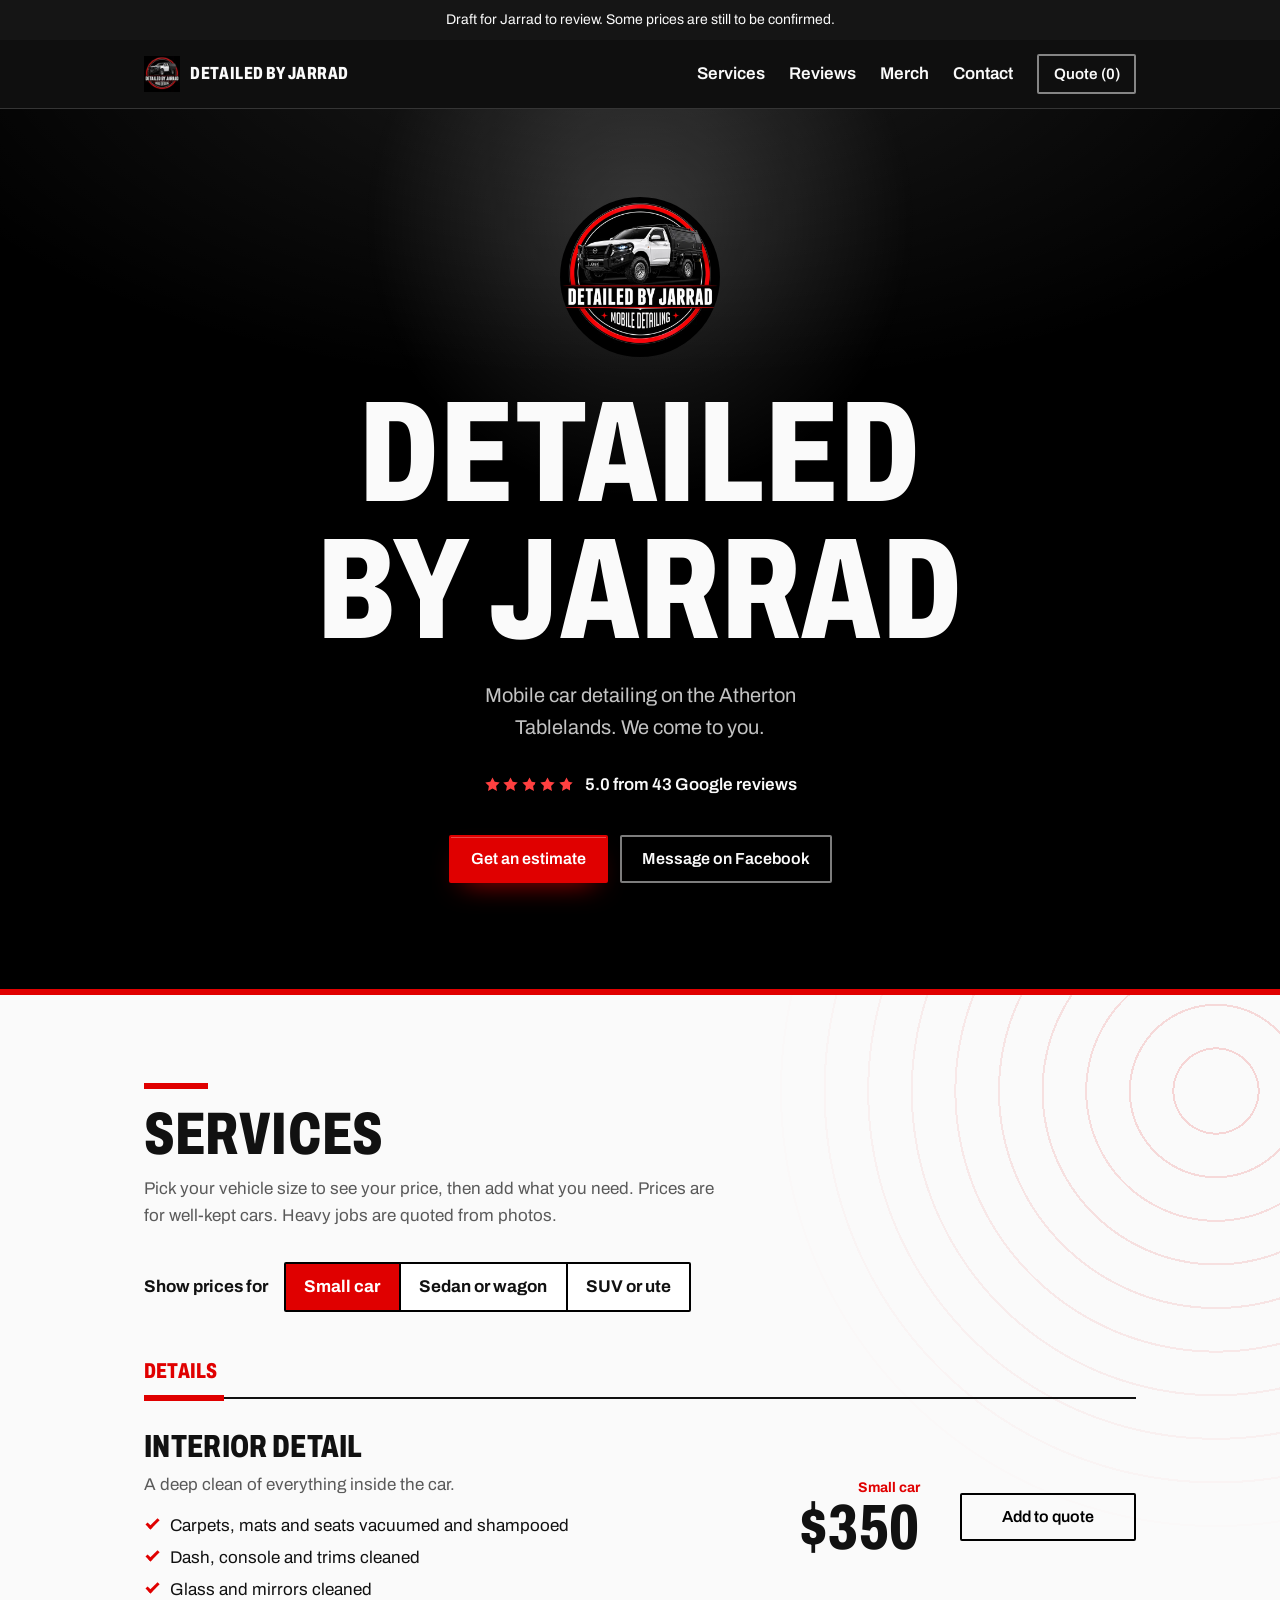
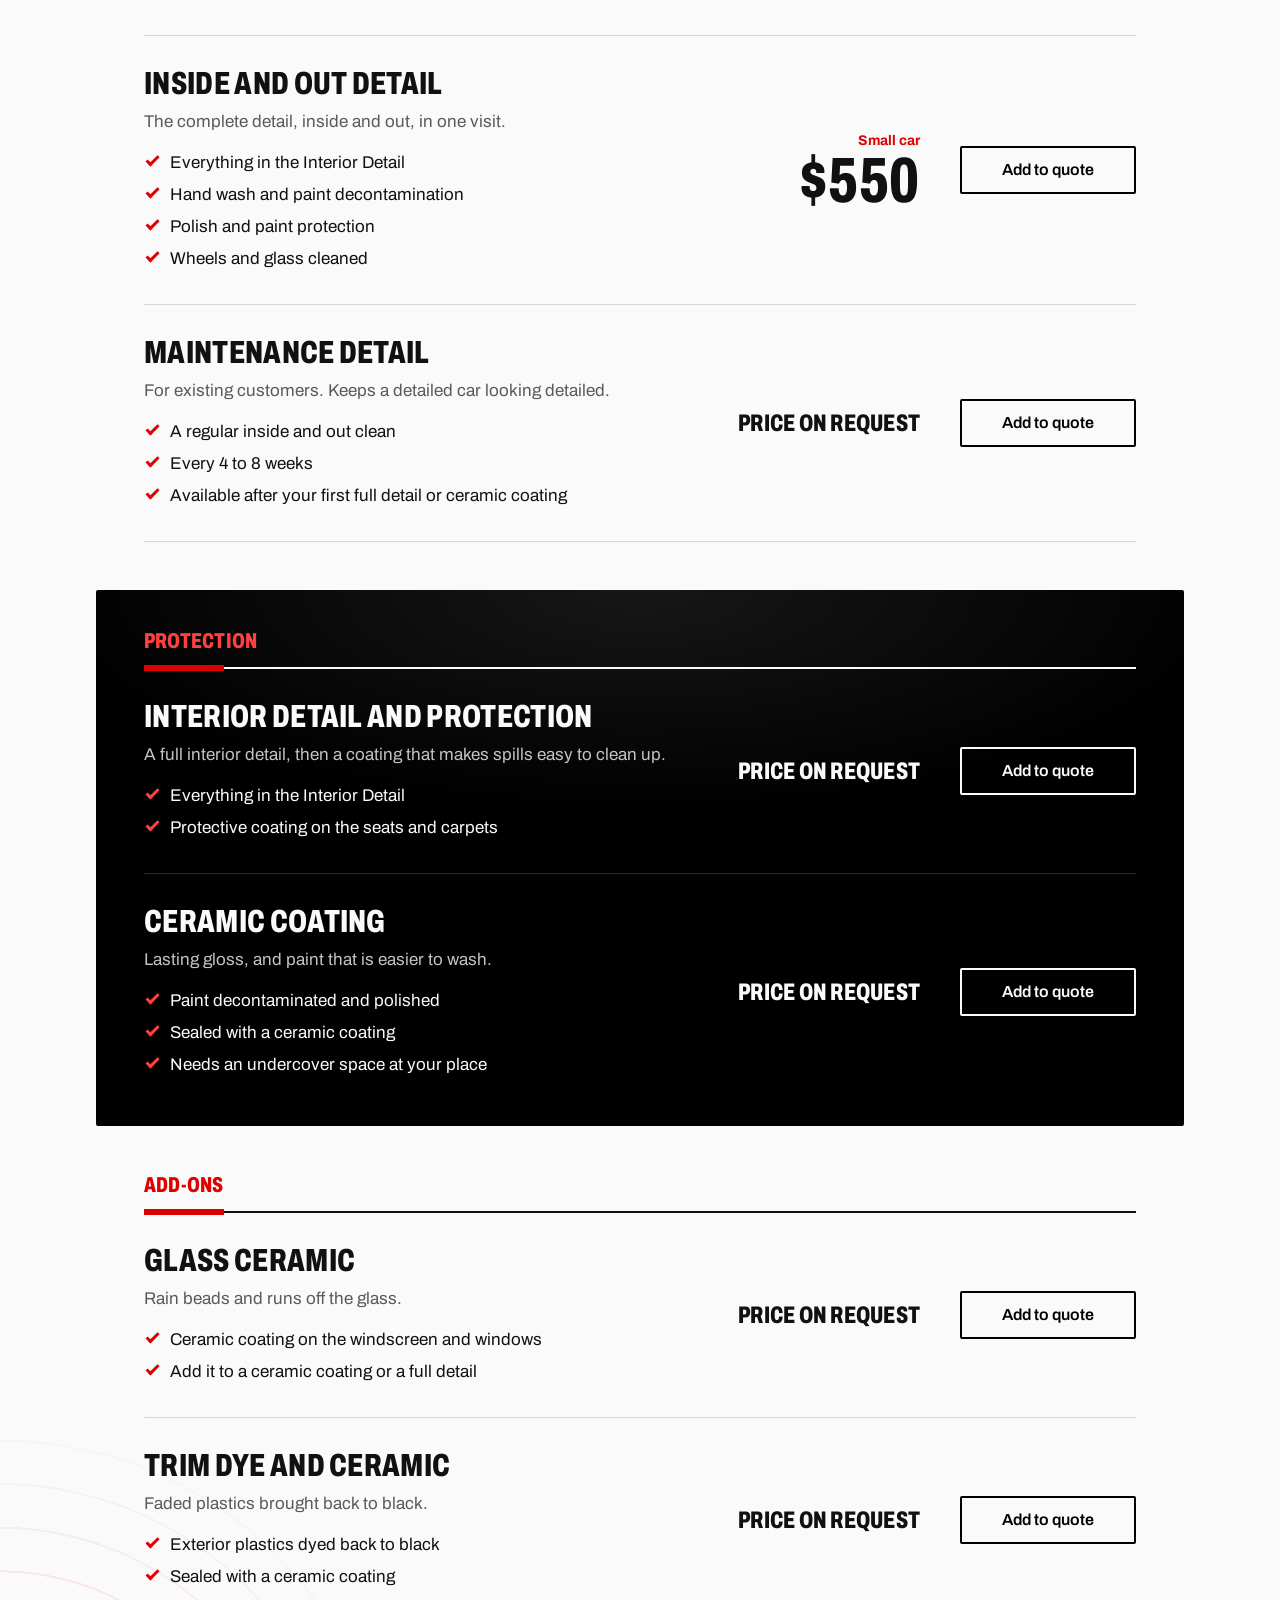
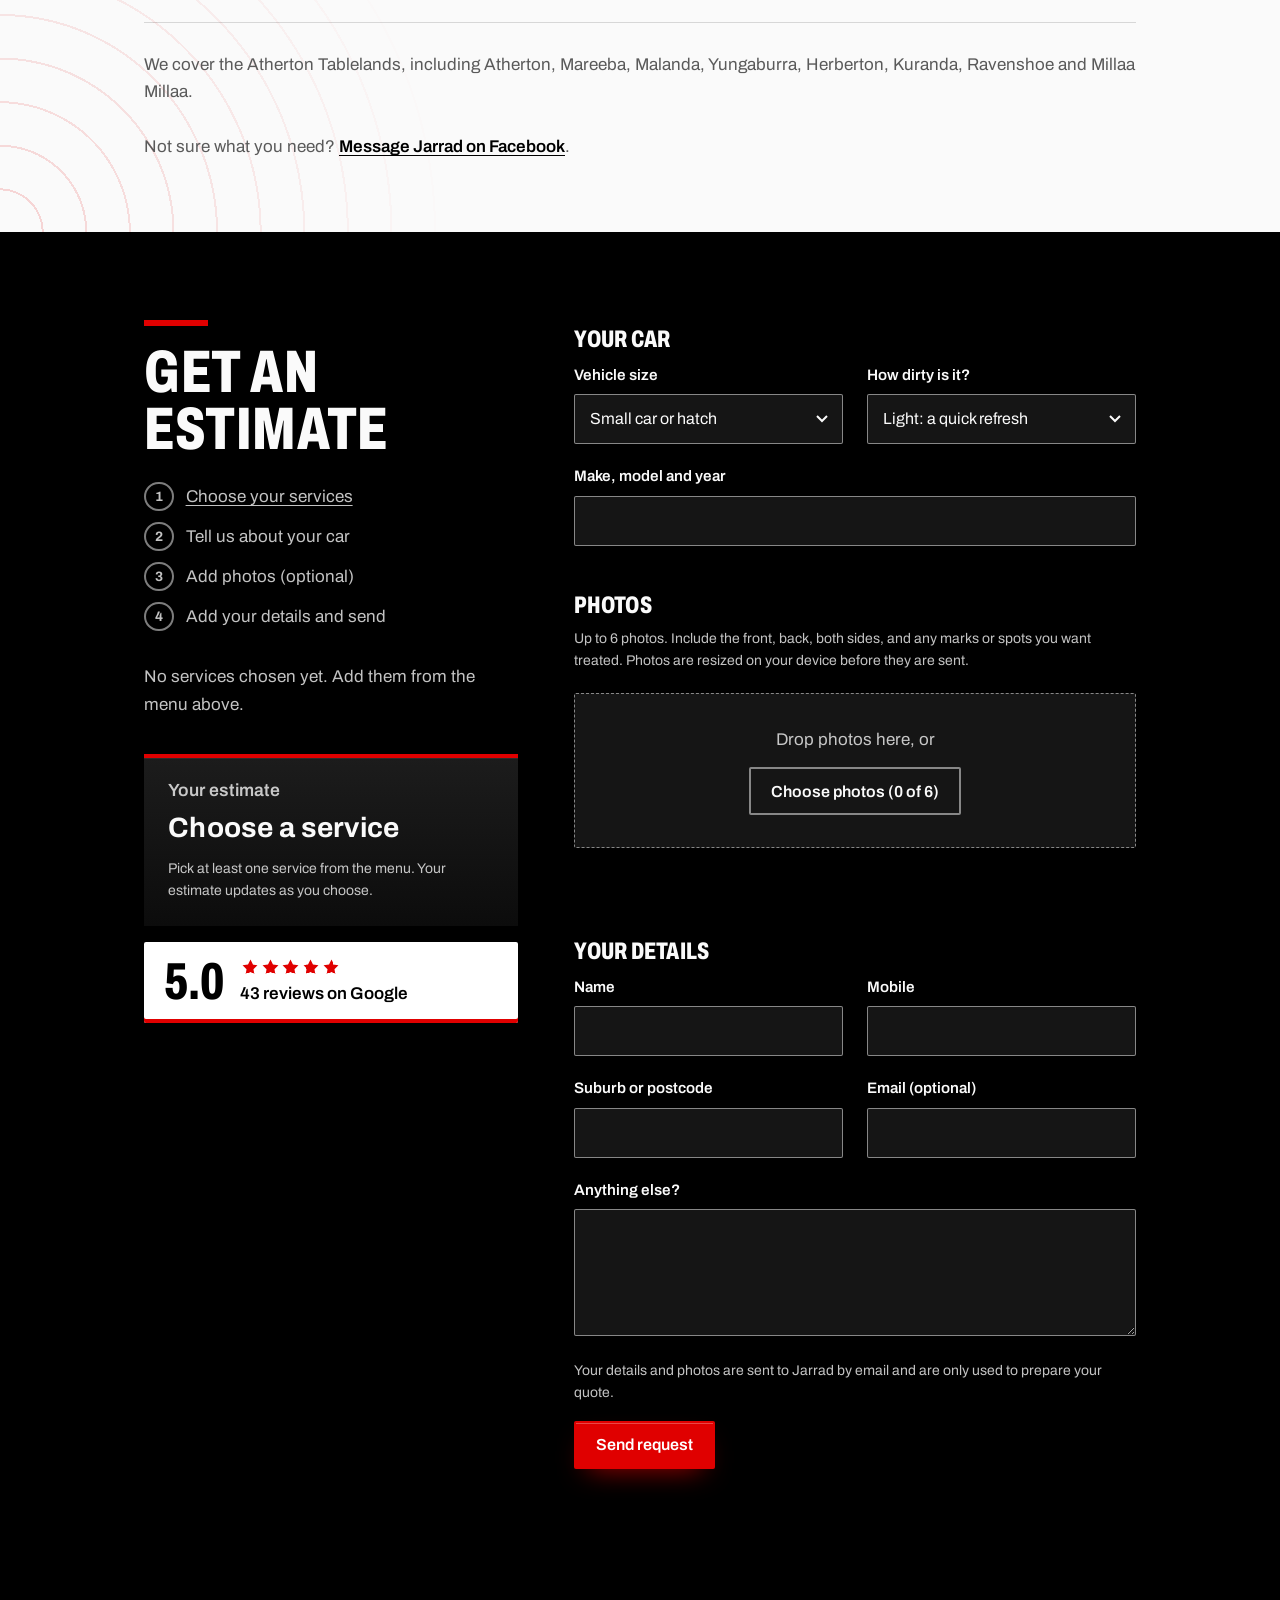
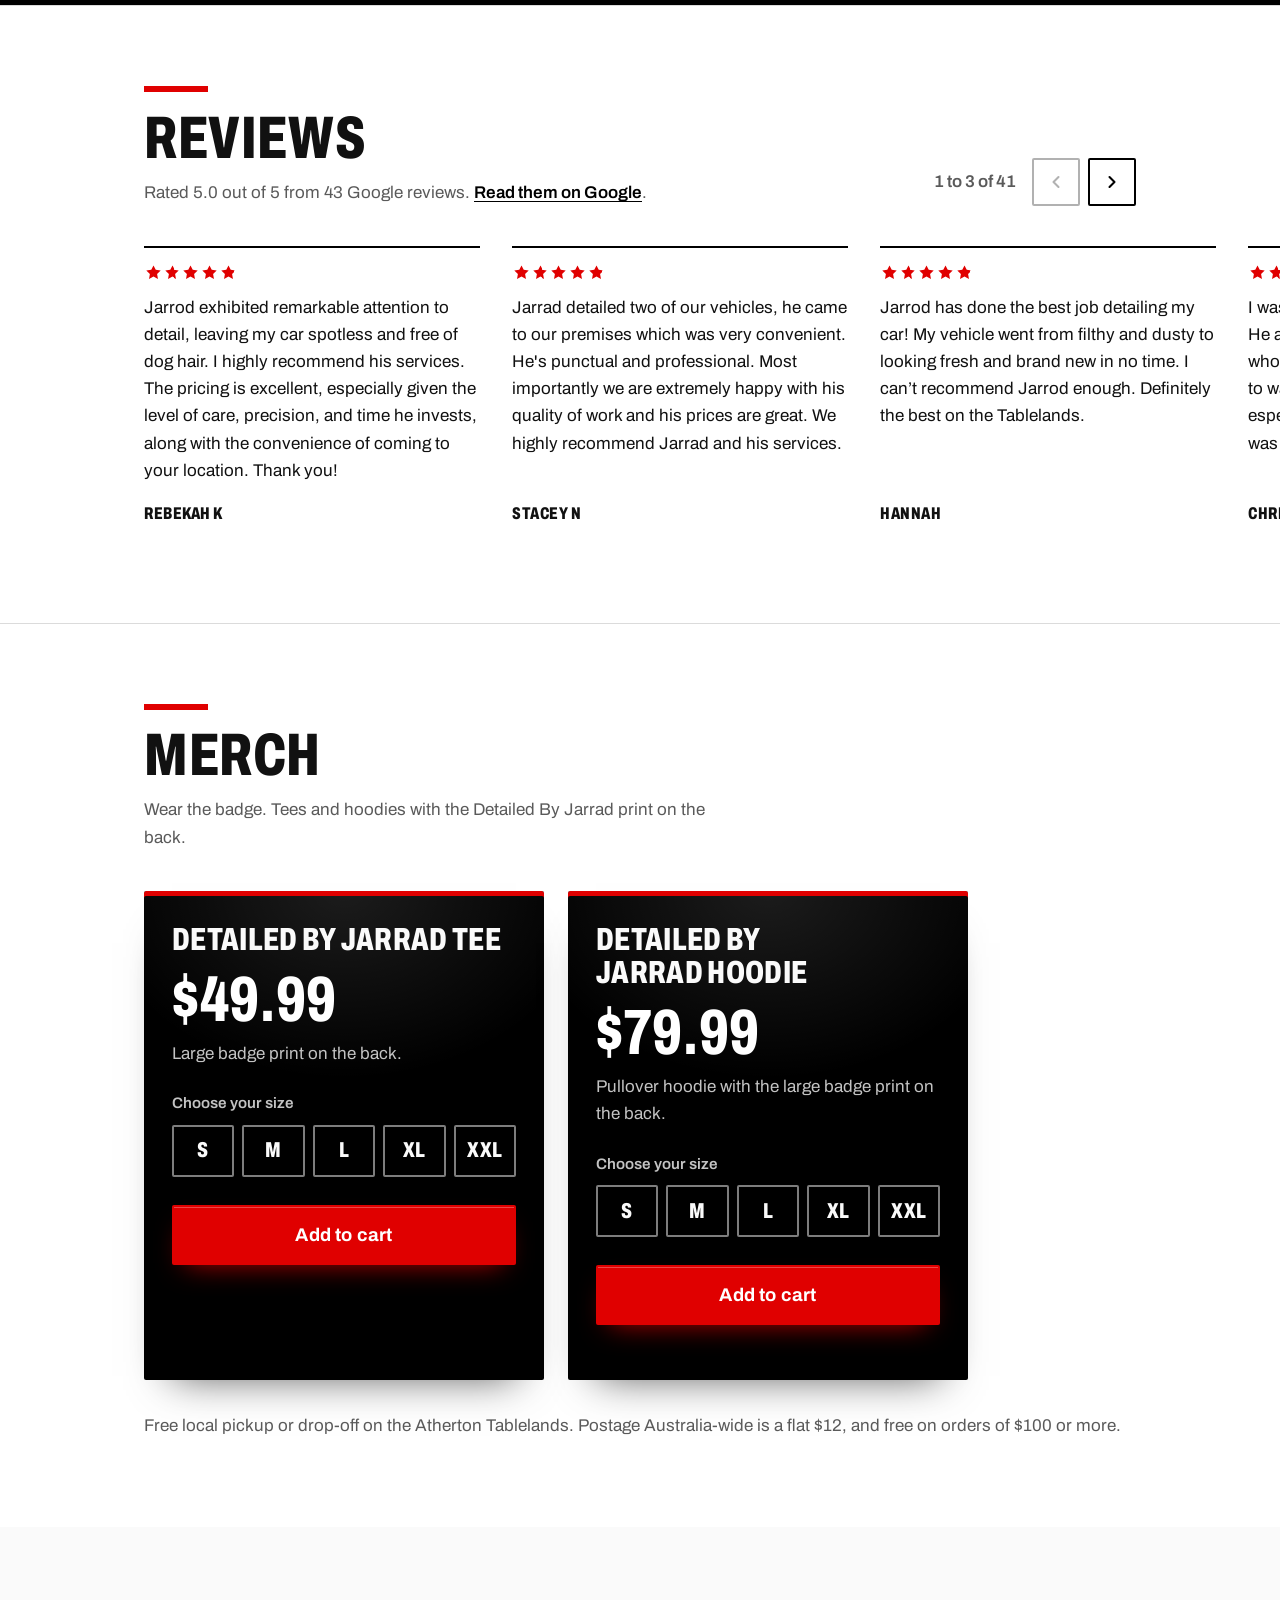
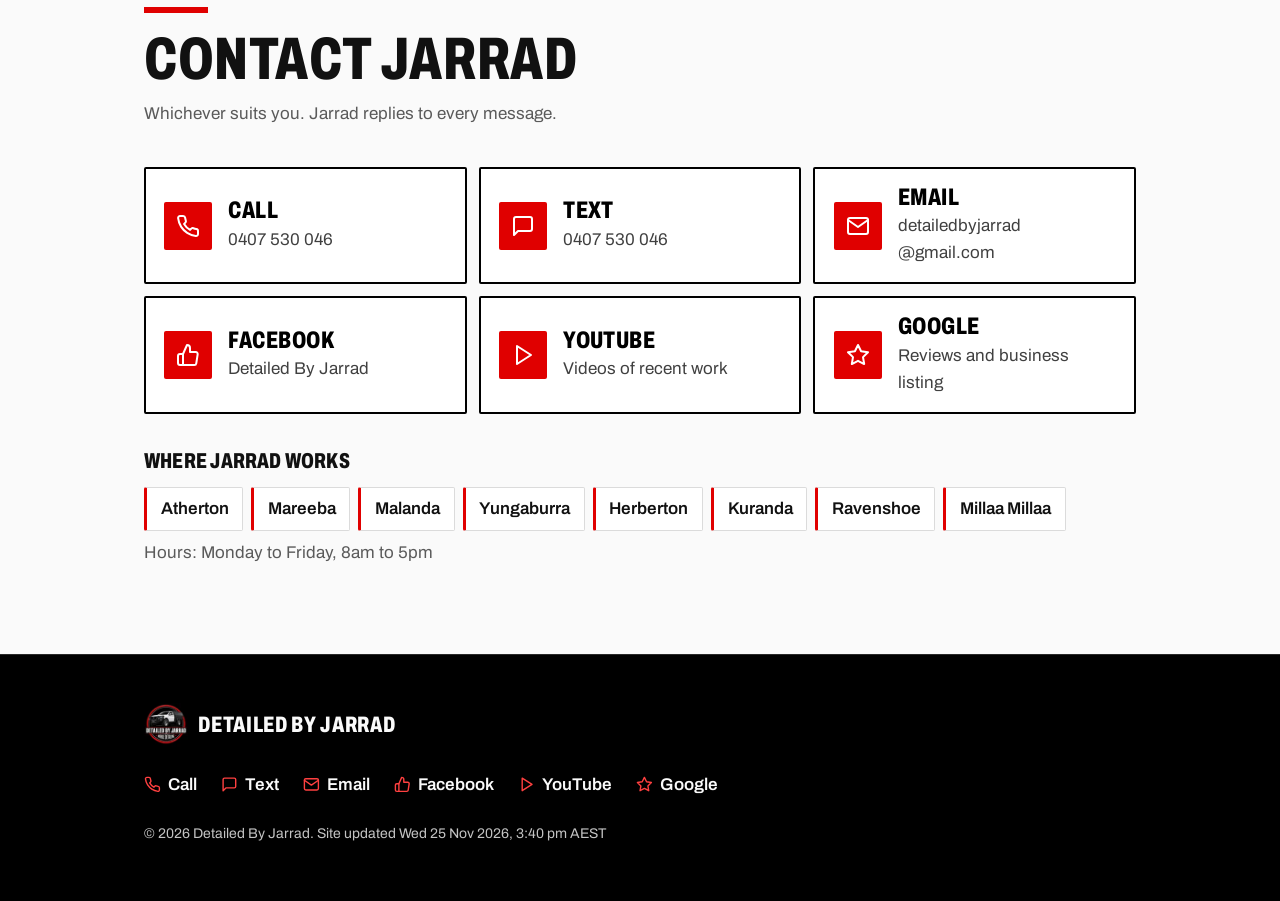
==== index.html @ 6f3851d8 "Remove the Meet Jarrad section and its three photos Co-Authored-By: Claude Fable 5.2 <noreply@anthro" ====
<!doctype html>
<html lang="en-AU">
<head>
<meta charset="utf-8">
<meta name="viewport" content="width=device-width, initial-scale=1">
<title>Detailed By Jarrad | Mobile car detailing, Atherton Tablelands</title>
<meta name="description" content="Mobile car detailing on the Atherton Tablelands by Jarrad. Choose your services, add photos of your car and get an estimate.">
<meta name="theme-color" content="#000000">
<meta property="og:type" content="website">
<meta property="og:url" content="https://detailedbyjarrad.com.au/">
<meta property="og:image" content="https://detailedbyjarrad.com.au/img/og.jpg">
<meta property="og:image:width" content="1200">
<meta property="og:image:height" content="630">
<meta name="twitter:card" content="summary_large_image">
<link rel="canonical" href="https://detailedbyjarrad.com.au/">
<meta property="og:title" content="Detailed By Jarrad">
<meta property="og:description" content="Mobile car detailing on the Atherton Tablelands by Jarrad. We come to you.">
<meta name="robots" content="noindex, nofollow">
<link rel="icon" type="image/png" sizes="64x64" href="[data-uri]">
<link rel="apple-touch-icon" sizes="180x180" href="[data-uri]">
<script type="application/ld+json">{
  "@context": "https://schema.org",
  "@type": "AutomotiveBusiness",
  "name": "Detailed By Jarrad",
  "description": "Mobile car detailing on the Atherton Tablelands. We come to you.",
  "sameAs": [
    "https://www.facebook.com/p/Detailed-By-Jarrad-61566429890680/",
    "https://www.youtube.com/channel/UCBm45BoEaUpCr5qCiUiTulg",
    "https://www.google.com.au/maps/place/Detailed+By+Jarrad/@-17.0990467,145.0296002,10z/data=!3m1!4b1!4m6!3m5!1s0x86856b624474c15:0x244f8d8d50b05dca!8m2!3d-17.0993132!4d145.3592438!16s%2Fg%2F11y7k8p_wx"
  ],
  "makesOffer": [
    {
      "@type": "Offer",
      "itemOffered": {
        "@type": "Service",
        "name": "Interior Detail"
      }
    },
    {
      "@type": "Offer",
      "itemOffered": {
        "@type": "Service",
        "name": "Inside and Out Detail"
      }
    },
    {
      "@type": "Offer",
      "itemOffered": {
        "@type": "Service",
        "name": "Maintenance Detail"
      }
    },
    {
      "@type": "Offer",
      "itemOffered": {
        "@type": "Service",
        "name": "Interior Detail and Protection"
      }
    },
    {
      "@type": "Offer",
      "itemOffered": {
        "@type": "Service",
        "name": "Ceramic Coating"
      }
    },
    {
      "@type": "Offer",
      "itemOffered": {
        "@type": "Service",
        "name": "Glass Ceramic"
      }
    },
    {
      "@type": "Offer",
      "itemOffered": {
        "@type": "Service",
        "name": "Trim Dye and Ceramic"
      }
    }
  ],
  "telephone": "0407 530 046",
  "email": "detailedbyjarrad@gmail.com",
  "areaServed": [
    "Atherton",
    "Mareeba",
    "Malanda",
    "Yungaburra",
    "Herberton",
    "Kuranda",
    "Ravenshoe",
    "Millaa Millaa"
  ],
  "openingHours": "Mo-Fr 08:00-17:00"
}</script>

<style>
/* Detailed By Jarrad. One stylesheet, inlined by build.py.
   Colours come from the logo: black, red and white. Headings use the
   condensed width of Archivo, in capitals, as the brand's voice. */

@font-face {
  font-family: "Archivo";
  src: url("[data-uri]") format("woff2");
  font-style: normal;
  font-weight: 100 900;
  font-stretch: 62% 125%;
  font-display: swap;
}

:root {
  --ink: #000000;
  --ink-raise: #151515;
  --paper: #fafafa;
  --red: #e00000;
  --red-hover: #b80000;
  --grey: #5a5a5a;
  --line-light: rgb(0 0 0 / 0.14);
  --line-dark: rgb(250 250 250 / 0.16);
  --line-dark-strong: rgb(250 250 250 / 0.5);
  --muted-dark: rgb(250 250 250 / 0.78);
  --ok: #9ff0b8;
  --alert: #ff8a80;

  --fs-small: 0.875rem;
  --fs-body: 1.0625rem;
  --fs-lead: 1.25rem;
  --fs-h3: 1.5rem;
  --fs-h2: clamp(2.25rem, 1.4rem + 3.2vw, 3.75rem);
  --fs-h1: clamp(3.25rem, 1.5rem + 11vw, 9rem);

  --pad: clamp(1.25rem, 4vw, 3rem);
  --max: 68rem;
  --radius: 2px;
  --fast: 120ms ease-out;
  --ease: cubic-bezier(0.2, 0.7, 0.2, 1);
}

*, *::before, *::after {
  box-sizing: border-box;
}

html {
  overflow-anchor: none;
  -webkit-text-size-adjust: 100%;
}

html.is-locked {
  overflow: hidden;
}

body {
  margin: 0;
  background: var(--paper);
  color: #111111;
  font-family: "Archivo", "Helvetica Neue", Arial, sans-serif;
  font-size: var(--fs-body);
  font-weight: 400;
  line-height: 1.6;
  overflow-wrap: break-word;
}

[hidden] {
  display: none !important;
}

h1,
h2,
h3,
p {
  margin: 0;
}

h1,
h2,
h3 {
  font-stretch: 70%;
  font-weight: 800;
  text-transform: uppercase;
  letter-spacing: 0.01em;
  line-height: 0.95;
  text-wrap: balance;
}

h1 {
  font-size: var(--fs-h1);
}

h2 {
  font-size: var(--fs-h2);
}

h3 {
  font-size: var(--fs-h3);
  line-height: 1.05;
}

a {
  color: inherit;
}

/* Anchors stop exactly under the sticky header (its height plus its border). */
section[id],
main[id] {
  scroll-margin-top: calc(4.25rem + 1px);
}

:focus-visible {
  outline: 3px solid var(--red);
  outline-offset: 3px;
}

#quote:focus {
  outline: none;
}

.skip-link {
  position: absolute;
  left: 1rem;
  top: -3rem;
  z-index: 50;
  padding: 0.6rem 1rem;
  border-radius: var(--radius);
  background: var(--red);
  color: #ffffff;
  font-weight: 600;
  text-decoration: none;
}

.skip-link:focus {
  top: 1rem;
}

.wrap {
  max-width: var(--max);
  margin: 0 auto;
  padding: 0 var(--pad);
}

.on-dark {
  background: var(--ink);
  color: var(--paper);
  color-scheme: dark;
}

/* Buttons. Red is the action colour: a red fill with white text. */

.btn {
  position: relative;
  overflow: hidden;
  isolation: isolate;
  display: inline-flex;
  align-items: center;
  justify-content: center;
  min-height: 3rem;
  padding: 0.7rem 1.25rem;
  border: 2px solid transparent;
  border-radius: var(--radius);
  font: inherit;
  font-size: 1rem;
  font-weight: 600;
  line-height: 1.2;
  text-align: center;
  text-decoration: none;
  cursor: pointer;
  transition: background-color var(--fast), color var(--fast), border-color var(--fast);
}

.btn-primary {
  background: var(--red);
  color: #ffffff;
  box-shadow: inset 0 1px 0 rgb(255 255 255 / 0.28), 0 12px 28px -14px rgb(224 0 0 / 0.9);
}

.btn-primary:hover {
  background: var(--red-hover);
}

/* A single sheen crosses the button on hover. Transform-free: only the position moves. */
.btn::before {
  content: "";
  position: absolute;
  top: 0;
  bottom: 0;
  left: -75%;
  width: 50%;
  background: linear-gradient(100deg, transparent, rgb(255 255 255 / 0.32), transparent);
  transform: skewX(-18deg);
  transition: left 700ms cubic-bezier(0.2, 0.7, 0.2, 1);
  pointer-events: none;
  z-index: -1;
}

.btn:hover::before {
  left: 130%;
}

.btn-ghost {
  background: transparent;
  color: var(--paper);
  border-color: var(--line-dark-strong);
}

.btn-ghost:hover {
  border-color: var(--paper);
}

.btn-line {
  background: transparent;
  color: #000000;
  border-color: #000000;
}

.btn-line:hover,
.btn-line[aria-pressed="true"] {
  background: #000000;
  color: var(--paper);
}

.btn:disabled {
  opacity: 0.55;
  cursor: not-allowed;
}

.btn-sm {
  min-height: 2.5rem;
  padding: 0.45rem 0.9rem;
  font-size: 0.95rem;
}

/* Header */

.site-head {
  position: sticky;
  top: 0;
  z-index: 20;
  background: rgb(0 0 0 / 0.94);
  -webkit-backdrop-filter: blur(14px) saturate(140%);
  backdrop-filter: blur(14px) saturate(140%);
  color: var(--paper);
  border-bottom: 1px solid var(--line-dark);
}

.site-head__inner {
  display: flex;
  align-items: center;
  justify-content: space-between;
  gap: 1rem;
  min-height: 4.25rem;
  max-width: var(--max);
  margin: 0 auto;
  padding: 0 var(--pad);
}

.wordmark {
  display: inline-flex;
  align-items: center;
  gap: 0.65rem;
  font-stretch: 70%;
  font-weight: 800;
  font-size: 1.1rem;
  text-transform: uppercase;
  letter-spacing: 0.03em;
  color: inherit;
  text-decoration: none;
  white-space: nowrap;
}

.wordmark__badge {
  display: block;
  width: 2.25rem;
  height: 2.25rem;
}

.site-nav {
  display: flex;
  align-items: center;
  gap: 1.5rem;
}

.site-nav > a {
  font-weight: 600;
  text-decoration: none;
}

/* A red line marks the link under the pointer and the section in view. */
.site-nav > a:not(.head-call) {
  position: relative;
}

.site-nav > a:not(.head-call)::after {
  content: "";
  position: absolute;
  left: 0;
  right: 0;
  bottom: 0.4rem;
  height: 2px;
  background: var(--red);
  transform: scaleX(0);
  transform-origin: left center;
  transition: transform 220ms var(--ease);
}

.site-nav > a:not(.head-call):hover::after,
.site-nav > a[aria-current="true"]::after {
  transform: none;
}

@media (min-width: 40.01rem) {
  .site-nav > a:not(.head-call) {
    display: inline-flex;
    align-items: center;
    min-height: 2.75rem;
  }
}

/* Hero: the logo, the name in capitals, and a red edge that echoes the badge. */

.hero {
  position: relative;
  isolation: isolate;
  overflow: hidden;
  display: flex;
  align-items: center;
  justify-content: center;
  min-height: 34rem;
  min-height: min(92svh, 46rem);
  padding: 5.5rem var(--pad) 7rem;
  background:
    radial-gradient(90% 60% at 50% -10%, rgb(255 255 255 / 0.11), transparent 70%),
    var(--ink);
  color: var(--paper);
  text-align: center;
}

.hero::after {
  content: "";
  position: absolute;
  left: 0;
  right: 0;
  bottom: 0;
  height: 6px;
  background: var(--red);
  transform-origin: left center;
  animation: edge-in 1.1s cubic-bezier(0.2, 0.7, 0.2, 1) both;
}

/* Load sequence: the logo, then the name, tagline and actions, then the red edge.
   One sequence only, and every effect moves transform or opacity only. */

@keyframes lift-in {
  from {
    opacity: 0;
    transform: translateY(14px);
  }
  to {
    opacity: 1;
    transform: none;
  }
}

@keyframes edge-in {
  from {
    transform: scaleX(0);
  }
  to {
    transform: scaleX(1);
  }
}

@keyframes sheen {
  from {
    transform: translateX(-120%);
  }
  to {
    transform: translateX(120%);
  }
}

.hero__inner > * {
  animation: lift-in 800ms cubic-bezier(0.2, 0.7, 0.2, 1) both;
}

.hero__inner > :nth-child(2) {
  animation-delay: 140ms;
}

.hero__inner > :nth-child(3) {
  animation-delay: 260ms;
}

.hero__inner > :nth-child(4) {
  animation-delay: 380ms;
}

.hero__inner > :nth-child(5) {
  animation-delay: 480ms;
}

.hero__inner {
  display: grid;
  justify-items: center;
  gap: 1.25rem;
  max-width: 56rem;
}

.hero__mark {
  position: relative;
  width: clamp(7rem, 5.5rem + 6vw, 10rem);
  margin-bottom: 0.5rem;
  border-radius: 50%;
  overflow: hidden;
}

/* One light sweep across the badge, after it has settled. */
.hero__mark::after {
  content: "";
  position: absolute;
  inset: 0;
  background: linear-gradient(105deg, transparent 40%, rgb(255 255 255 / 0.4) 50%, transparent 60%);
  transform: translateX(-120%);
  animation: sheen 1.5s ease-in-out 1s both;
  pointer-events: none;
}

.hero__badge {
  display: block;
  width: 100%;
  height: auto;
}

.lead {
  max-width: 34rem;
  text-wrap: balance;
  font-size: var(--fs-lead);
  color: var(--muted-dark);
}

.actions {
  display: flex;
  flex-wrap: wrap;
  justify-content: center;
  gap: 0.75rem;
  margin-top: 0.5rem;
}

/* Services: a price board. Black rules, one per item. */

.services {
  position: relative;
  isolation: isolate;
  overflow: hidden;
  padding: 5.5rem 0 4.5rem;
  background: var(--paper);
}

/* Red rings echoing the badge, spreading from two corners and fading out.
   Pure CSS, no image, and it sits behind the content. */
.services::before,
.services::after {
  content: "";
  position: absolute;
  z-index: -1;
  width: 60rem;
  height: 60rem;
  pointer-events: none;
  background: repeating-radial-gradient(circle at center, transparent 0 2.6rem, rgb(224 0 0 / 0.16) 2.6rem calc(2.6rem + 2px));
  -webkit-mask-image: radial-gradient(circle at center, #000 0, transparent 68%);
  mask-image: radial-gradient(circle at center, #000 0, transparent 68%);
}

.services::before {
  top: -24rem;
  right: -26rem;
}

.services::after {
  bottom: -30rem;
  left: -30rem;
}

/* On phones the rings sit further off the corner, so they stay clear of the text. */
@media (max-width: 40rem) {
  .services::before {
    top: -39rem;
    right: -40rem;
  }

  .services::after {
    bottom: -40rem;
    left: -42rem;
  }
}

.intro {
  max-width: 36rem;
  margin-top: 0.75rem;
  color: var(--grey);
}

.menu-group {
  margin-top: 3rem;
}

.menu-group--dark {
  margin-left: calc(var(--pad) * -1);
  margin-right: calc(var(--pad) * -1);
  padding: 2.5rem var(--pad) 1rem;
  border-radius: var(--radius);
  background:
    radial-gradient(80% 60% at 50% 0%, rgb(255 255 255 / 0.09), transparent 70%),
    var(--ink);
  color: var(--paper);
  color-scheme: dark;
}

.menu__group {
  color: var(--red);
  font-size: 1.35rem;
}

.menu-group--dark .menu__group {
  color: #ff4040;
}

.menu {
  position: relative;
  margin: 0.9rem 0 0;
  padding: 0;
  list-style: none;
  border-top: 2px solid currentColor;
}

/* The rule under each group heading starts with a red block. */
.menu::before {
  content: "";
  position: absolute;
  left: 0;
  top: -4px;
  width: 5rem;
  height: 6px;
  background: var(--red);
}

.menu__item {
  position: relative;
  display: grid;
  grid-template-columns: minmax(0, 1fr) auto auto;
  align-items: center;
  gap: 1rem 2.5rem;
  padding: 2rem 0;
  border-bottom: 1px solid var(--line-light);
}

.menu-group--dark .menu__item {
  border-bottom-color: var(--line-dark);
}

.menu-group--dark .menu__item:last-child {
  border-bottom: 0;
}

.menu__text {
  display: grid;
  gap: 0.5rem;
}

.menu__text h4 {
  margin: 0;
  font-stretch: 70%;
  font-weight: 800;
  font-size: 2rem;
  line-height: 1;
  text-transform: uppercase;
  letter-spacing: 0.01em;
}

.menu__text p {
  max-width: 38rem;
  color: var(--grey);
}

.menu-group--dark .menu__text p {
  color: var(--muted-dark);
}

/* What you get: short lines with a red tick. */
.menu__includes {
  display: grid;
  gap: 0.3rem;
  margin: 0.35rem 0 0;
  padding: 0;
  list-style: none;
}

.menu__includes li {
  position: relative;
  padding-left: 1.6rem;
}

.menu__includes li::before {
  content: "";
  position: absolute;
  left: 0.15rem;
  top: 0.42em;
  width: 0.8rem;
  height: 0.42rem;
  border-left: 3px solid var(--red);
  border-bottom: 3px solid var(--red);
  transform: rotate(-45deg);
}

.menu-group--dark .menu__includes li::before {
  border-color: #ff4040;
}

/* The headline price: the loudest thing in the row. */
.menu__price {
  display: grid;
  justify-items: end;
  min-width: 8.5rem;
  text-align: right;
}

.menu__from {
  font-size: var(--fs-small);
  font-weight: 700;
  color: var(--red);
}

.menu__figure {
  font-stretch: 70%;
  font-weight: 800;
  font-size: 4rem;
  line-height: 0.9;
  letter-spacing: 0.01em;
}

.menu__figure--ask {
  font-size: 1.5rem;
  line-height: 1.1;
  text-transform: uppercase;
}

.menu__add {
  min-width: 11rem;
}

.menu-group--dark .btn-line {
  color: var(--paper);
  border-color: var(--paper);
}

.menu-group--dark .btn-line:hover,
.menu-group--dark .btn-line[aria-pressed="true"] {
  background: var(--paper);
  color: #000000;
}

.menu-group--dark :focus-visible {
  outline-color: #ffffff;
}

/* A red rule grows down the left edge of the item being looked at. */
.menu__item::before {
  content: "";
  position: absolute;
  left: -1rem;
  top: 0;
  bottom: 0;
  width: 3px;
  background: var(--red);
  transform: scaleY(0);
  transform-origin: top;
  transition: transform 240ms ease-out;
}

.menu__item:hover::before,
.menu__item:focus-within::before {
  transform: scaleY(1);
}

.areas,
.note {
  margin-top: 1.75rem;
  color: var(--grey);
}

.services a,
.reviews .intro a {
  color: #000000;
  font-weight: 600;
  text-decoration: underline;
  text-decoration-thickness: 1px;
  text-underline-offset: 0.2em;
}

/* Reviews: one row to swipe or step through. Every review is in it. */

.reviews {
  container-type: inline-size;
  padding: 5rem 0 5.5rem;
  background: #ffffff;
  border-top: 1px solid var(--line-light);
}

.reviews__head {
  display: flex;
  flex-wrap: wrap;
  align-items: flex-end;
  justify-content: space-between;
  gap: 1.25rem 2rem;
}

.reviews__controls {
  display: none;
  align-items: center;
  gap: 0.5rem;
}

.js .reviews__controls {
  display: flex;
}

.reviews__count {
  margin-right: 0.5rem;
  color: var(--grey);
  font-weight: 600;
  font-variant-numeric: tabular-nums;
}

.reviews__btn {
  width: 3rem;
  min-height: 3rem;
  padding: 0;
}

.reviews__btn:disabled {
  opacity: 0.3;
  cursor: default;
}

.reviews__track {
  --edge: max(var(--pad), calc((100vw - var(--max)) / 2 + var(--pad)));
  --edge: max(var(--pad), calc((100cqw - var(--max)) / 2 + var(--pad)));
  display: grid;
  grid-auto-flow: column;
  grid-auto-columns: clamp(16.5rem, 29cqw, 21rem);
  gap: 2rem;
  margin: 2.5rem 0 0;
  padding: 0 var(--edge) 0.5rem;
  list-style: none;
  overflow-x: auto;
  overscroll-behavior-x: contain;
  scroll-snap-type: x proximity;
  scroll-padding-inline: var(--edge);
  scrollbar-width: none;
}

.reviews__track::-webkit-scrollbar {
  display: none;
}

.reviews__track:focus-visible {
  outline-offset: -3px;
}

.review {
  display: grid;
  grid-template-rows: auto 1fr auto;
  align-content: start;
  margin: 0;
  padding-top: 1rem;
  border-top: 2px solid #000000;
  scroll-snap-align: start;
}

.review blockquote {
  margin: 0.8rem 0 1rem;
}

.review__name {
  font-stretch: 70%;
  font-weight: 800;
  text-transform: uppercase;
  letter-spacing: 0.03em;
}

@media (max-width: 40rem) {
  .reviews__track {
    grid-auto-columns: min(80cqw, 20rem);
    gap: 1.25rem;
  }
}

/* Merch: a small product grid. Appears only when merch.json has products. */

.merch {
  padding: 5rem 0 5.5rem;
  background: #ffffff;
  border-top: 1px solid var(--line-light);
}

.products {
  display: grid;
  grid-template-columns: repeat(auto-fill, minmax(17rem, 25rem));
  gap: 1.5rem;
  margin: 2.5rem 0 0;
  padding: 0;
  list-style: none;
}

/* Each product is a black card: name, big price, size chips, one large button. */
.product {
  display: grid;
  grid-template-rows: auto 1fr;
  overflow: hidden;
  border-radius: var(--radius);
  background:
    radial-gradient(90% 55% at 50% 0%, rgb(255 255 255 / 0.11), transparent 70%),
    var(--ink);
  color: var(--paper);
  box-shadow: inset 0 5px 0 var(--red), 0 24px 40px -28px rgb(0 0 0 / 0.7);
}

.product__img {
  display: block;
  width: 100%;
  height: auto;
  aspect-ratio: 1 / 1;
  object-fit: cover;
  background: #ececec;
}

.product__body {
  display: grid;
  gap: 0.5rem;
  align-content: start;
  padding: 2rem 1.75rem 1.5rem;
}

.product__body h3 {
  font-size: 2rem;
}

.product__body p {
  color: var(--muted-dark);
}

.product__body .product__price {
  margin: 0.4rem 0 0.2rem;
  color: #ffffff;
  font-stretch: 70%;
  font-weight: 800;
  font-size: 4rem;
  line-height: 0.9;
  letter-spacing: 0.01em;
}

.product__fact {
  font-size: var(--fs-small);
}

/* Size chips: tap one. The chosen size turns red. */
.sizes {
  min-width: 0;
  margin: 1rem 0 0;
  padding: 0;
  border: 0;
}

.sizes legend {
  padding: 0;
  margin-bottom: 0.6rem;
  font-size: 0.95rem;
  font-weight: 600;
  color: var(--muted-dark);
}

.sizes__row {
  display: flex;
  gap: 0.5rem;
}

.size-chip {
  position: relative;
  flex: 1 1 0;
  max-width: 4.5rem;
  cursor: pointer;
}

.size-chip input {
  position: absolute;
  inset: 0;
  width: 100%;
  height: 100%;
  margin: 0;
  opacity: 0;
  cursor: pointer;
}

.size-chip span {
  display: grid;
  place-items: center;
  min-width: 2.75rem;
  min-height: 3.25rem;
  padding: 0 0.3rem;
  border: 2px solid var(--line-dark-strong);
  border-radius: var(--radius);
  font-stretch: 70%;
  font-weight: 800;
  font-size: 1.35rem;
  letter-spacing: 0.02em;
  transition: background-color var(--fast), border-color var(--fast), color var(--fast), transform var(--fast);
}

.size-chip:hover span {
  border-color: #ffffff;
}

.size-chip input:checked + span {
  border-color: var(--red);
  background: var(--red);
  color: #ffffff;
  transform: translateY(-2px);
  box-shadow: 0 10px 20px -10px rgb(224 0 0 / 0.9);
}

.size-chip input:focus-visible + span {
  outline: 3px solid #ffffff;
  outline-offset: 3px;
}

.sizes.is-missing .size-chip span {
  border-color: #ff6b61;
}

.product__add {
  width: 100%;
  min-height: 3.75rem;
  margin-top: 1.25rem;
  font-size: 1.15rem;
  font-weight: 700;
  letter-spacing: 0.01em;
}

.product__add.is-added {
  background: #ffffff;
  color: #000000;
  box-shadow: none;
}

.product__add.is-off {
  opacity: 0.55;
  cursor: default;
}

.product__body .product__msg {
  min-height: 1.4rem;
  font-size: var(--fs-small);
  color: #ff8a80;
}

.product__body .product__msg[data-tone="ok"] {
  color: var(--ok);
}

.visually-hidden {
  position: absolute;
  width: 1px;
  height: 1px;
  overflow: hidden;
  clip-path: inset(50%);
  white-space: nowrap;
}

/* Cart: a floating button once something is in it, and a drawer. */

.cart-fab {
  position: fixed;
  right: 1rem;
  bottom: 1rem;
  z-index: 40;
  min-height: 3rem;
  padding: 0.6rem 1.2rem;
  border: 2px solid #ffffff;
  border-radius: var(--radius);
  background: var(--red);
  color: #ffffff;
  font: inherit;
  font-weight: 700;
  cursor: pointer;
  box-shadow: 0 10px 30px -10px rgb(0 0 0 / 0.6);
}

@keyframes cart-bump {
  0% {
    transform: scale(1);
  }
  40% {
    transform: scale(1.14);
  }
  100% {
    transform: scale(1);
  }
}

.cart-fab.is-bumped {
  animation: cart-bump 380ms ease-out;
}

.cart-items {
  display: grid;
  margin: 0;
  padding: 0;
  list-style: none;
}

.cart-items li {
  display: grid;
  grid-template-columns: minmax(0, 1fr) auto;
  gap: 0.4rem 1rem;
  align-items: center;
  padding: 0.9rem 0;
  border-bottom: 1px solid var(--line-dark);
}

.cart-line__name {
  font-weight: 600;
}

.cart-line__price {
  font-weight: 700;
  text-align: right;
}

.cart-line__controls {
  display: flex;
  align-items: center;
  gap: 0.4rem;
  grid-column: 1 / -1;
}

.cart-line__controls span {
  min-width: 1.6rem;
  text-align: center;
  font-weight: 700;
}

.cart-qty {
  width: 2.5rem;
  min-height: 2.5rem;
  border: 1px solid var(--line-dark-strong);
  border-radius: var(--radius);
  background: transparent;
  color: var(--paper);
  font: inherit;
  font-size: 1.1rem;
  font-weight: 700;
  cursor: pointer;
}

.cart-qty:hover {
  border-color: var(--paper);
}

.cart-line__controls .chip-remove {
  margin-left: auto;
}

.cart-delivery {
  display: grid;
  gap: 0.6rem;
  margin: 0.25rem 0 0;
  padding: 0;
  border: 0;
}

.cart-delivery legend {
  padding: 0;
  margin-bottom: 0.5rem;
  font-weight: 700;
}

.cart-delivery label {
  display: flex;
  gap: 0.6rem;
  align-items: flex-start;
  cursor: pointer;
}

.cart-delivery input {
  width: 1.15rem;
  height: 1.15rem;
  margin-top: 0.2rem;
  accent-color: var(--red);
}

.cart-totals {
  display: grid;
  gap: 0.35rem;
  margin: 1.25rem 0 0;
}

.cart-totals div {
  display: flex;
  justify-content: space-between;
  gap: 1rem;
}

.cart-totals dd {
  margin: 0;
  font-weight: 600;
}

.cart-totals .cart-total {
  margin-top: 0.4rem;
  padding-top: 0.7rem;
  border-top: 2px solid var(--paper);
  font-stretch: 70%;
  font-weight: 800;
  font-size: 1.9rem;
  text-transform: uppercase;
}

.cart-totals .cart-total dd {
  font-weight: 800;
}

#cart-checkout .help {
  margin-top: 1rem;
}

.cart-actions {
  display: flex;
  flex-wrap: wrap;
  gap: 0.6rem;
  margin-top: 1rem;
}

.merch .note {
  margin-top: 2rem;
}

/* Contact: every way to reach the owner, as large tap targets. */

.contact {
  padding: 5rem 0 5.5rem;
  background: var(--paper);
}

.ways {
  display: grid;
  grid-template-columns: repeat(auto-fill, minmax(15rem, 1fr));
  gap: 0.75rem;
  margin: 2.5rem 0 0;
  padding: 0;
  list-style: none;
}

.way {
  display: flex;
  align-items: center;
  gap: 1rem;
  min-height: 5.25rem;
  height: 100%;
  padding: 1rem 1.15rem;
  border: 2px solid #000000;
  border-radius: var(--radius);
  background: #ffffff;
  color: #000000;
  text-decoration: none;
  transition: background-color var(--fast), color var(--fast);
}

.way:hover {
  background: #000000;
  color: var(--paper);
}

/* Symbol tile: red with a white line icon. */
.way__badge {
  display: grid;
  place-items: center;
  flex: none;
  width: 3rem;
  height: 3rem;
  border-radius: var(--radius);
  background: var(--red);
  color: #ffffff;
}

.way__icon {
  display: block;
  width: 1.5rem;
  height: 1.5rem;
}

.way__words {
  display: grid;
  gap: 0.2rem;
  min-width: 0;
}

.foot-links a {
  display: inline-flex;
  align-items: center;
  gap: 0.45rem;
}

.foot-links .way__icon {
  width: 1.05rem;
  height: 1.05rem;
  color: #ff4040;
}

.way__label {
  font-stretch: 70%;
  font-weight: 800;
  font-size: 1.5rem;
  line-height: 1;
  text-transform: uppercase;
  letter-spacing: 0.02em;
}

.way__detail {
  color: inherit;
  opacity: 0.75;
  overflow-wrap: anywhere;
}

.contact .areas {
  max-width: 44rem;
}

.contact .small {
  margin-top: 0.5rem;
  font-size: var(--fs-body);
  color: var(--grey);
}

.head-call {
  display: none;
}

/* Quote: summary and estimate on the left, the form on the right. */

.quote {
  padding: 5.5rem 0 6rem;
  background: var(--ink);
  color: var(--paper);
}

.quote .intro {
  color: var(--muted-dark);
}

.quote__layout {
  display: grid;
  grid-template-columns: minmax(0, 1fr) minmax(0, 1.5fr);
  gap: 3.5rem;
  align-items: start;
}

.quote__summary {
  display: grid;
  gap: 0;
}

/* On roomy screens the summary stays in view while the form is filled in. */
@media (min-width: 52.01rem) and (min-height: 50rem) {
  .quote__summary {
    position: sticky;
    top: 5.75rem;
  }
}

.chosen {
  display: flex;
  flex-wrap: wrap;
  align-items: center;
  gap: 0.6rem;
  min-height: 2.5rem;
  margin-top: 2rem;
}

.chosen-empty {
  color: var(--muted-dark);
}

.chip {
  display: inline-flex;
  align-items: center;
  gap: 0.5rem;
  padding: 0.3rem 0.3rem 0.3rem 0.85rem;
  border: 1px solid var(--line-dark-strong);
  border-radius: var(--radius);
  background: var(--ink-raise);
}

.chip-remove {
  min-height: 2.25rem;
  padding: 0.2rem 0.7rem;
  border: 0;
  border-radius: var(--radius);
  background: transparent;
  color: var(--paper);
  font: inherit;
  font-size: 0.9rem;
  font-weight: 600;
  cursor: pointer;
}

.chip-remove:hover {
  background: rgb(250 250 250 / 0.12);
}

/* Estimate: the figure is the largest type on the page after the name. */

.estimate {
  margin-top: 2.25rem;
  padding: 1.5rem;
  background: linear-gradient(180deg, #1c1c1c 0%, #0c0c0c 100%);
  box-shadow: inset 0 1px 0 rgb(255 255 255 / 0.07);
  border-top: 4px solid var(--red);
}

.estimate h3 {
  font-size: 1.1rem;
  font-stretch: 100%;
  font-weight: 600;
  text-transform: none;
  letter-spacing: 0;
  color: var(--muted-dark);
}

.estimate__figure {
  margin-top: 0.6rem;
  font-stretch: 70%;
  font-weight: 800;
  font-size: clamp(3rem, 2rem + 4vw, 4.5rem);
  line-height: 1;
  letter-spacing: 0.01em;
  text-transform: uppercase;
}

.estimate__figure.is-pending {
  font-size: 1.75rem;
  font-stretch: 100%;
  font-weight: 700;
  text-transform: none;
  line-height: 1.25;
}

.estimate__note {
  margin-top: 0.8rem;
  font-size: var(--fs-small);
  color: var(--muted-dark);
}

/* Google rating: a small white card under the estimate. */

.rating {
  display: flex;
  align-items: center;
  gap: 1rem;
  margin-top: 1rem;
  padding: 1rem 1.25rem;
  border-radius: var(--radius);
  background: #ffffff;
  color: #000000;
  text-decoration: none;
  box-shadow: inset 0 -4px 0 var(--red);
}

a.rating:hover .rating__count {
  text-decoration: underline;
}

.rating__score {
  font-stretch: 70%;
  font-weight: 800;
  font-size: 3.25rem;
  line-height: 0.9;
}

.rating__text {
  display: grid;
  gap: 0.2rem;
}

.rating__stars {
  color: var(--red);
  font-size: 1.15rem;
  letter-spacing: 0.15em;
  line-height: 1;
}

.rating__count {
  font-weight: 600;
}

/* Form */

.quote-form {
  display: grid;
  gap: 2.5rem;
  margin: 0;
}

.group {
  display: grid;
  gap: 1.25rem;
  min-width: 0;
  margin: 0;
  padding: 0;
  border: 0;
}

.group legend {
  padding: 0;
  margin-bottom: 0.25rem;
  font-stretch: 70%;
  font-weight: 800;
  font-size: 1.5rem;
  text-transform: uppercase;
  letter-spacing: 0.01em;
}

.group__grid {
  display: grid;
  grid-template-columns: repeat(2, minmax(0, 1fr));
  gap: 1.25rem 1.5rem;
}

.field {
  display: grid;
  gap: 0.45rem;
  min-width: 0;
}

.field--wide {
  grid-column: 1 / -1;
}

.field label {
  font-size: 0.95rem;
  font-weight: 600;
}

.field input,
.field select,
.field textarea {
  width: 100%;
  min-height: 3rem;
  padding: 0.7rem 0.9rem;
  border: 1px solid var(--line-dark-strong);
  border-radius: var(--radius);
  background-color: var(--ink-raise);
  color: var(--paper);
  font: inherit;
  font-size: 1rem;
}

.field select {
  appearance: none;
  padding-right: 2.6rem;
  background-image: url("data:image/svg+xml,%3Csvg xmlns='http://www.w3.org/2000/svg' viewBox='0 0 12 8'%3E%3Cpath d='M1 1l5 5 5-5' fill='none' stroke='%23fafafa' stroke-width='2'/%3E%3C/svg%3E");
  background-repeat: no-repeat;
  background-position: right 0.9rem center;
  background-size: 0.75rem auto;
  cursor: pointer;
}

.field select option {
  background: #000000;
  color: var(--paper);
}

.field textarea {
  min-height: 6.5rem;
  resize: vertical;
}

.field input:focus,
.field select:focus,
.field textarea:focus {
  outline: none;
  border-color: var(--red);
  box-shadow: 0 0 0 3px rgb(224 0 0 / 0.35);
}

/* Photo dropbox */

.help {
  color: var(--muted-dark);
  font-size: var(--fs-small);
}

.dropzone {
  display: grid;
  justify-items: center;
  gap: 0.9rem;
  padding: 2rem 1.25rem;
  text-align: center;
  border: 1px dashed var(--line-dark-strong);
  border-radius: var(--radius);
  background: var(--ink-raise);
}

.dropzone.is-over {
  border-style: solid;
  border-color: var(--red);
  background: #1d1d1d;
}

.dropzone p {
  color: var(--muted-dark);
}

.photos {
  display: grid;
  grid-template-columns: repeat(3, minmax(0, 1fr));
  gap: 0.6rem;
  margin: 0;
  padding: 0;
  list-style: none;
}

.photos li {
  position: relative;
}

.photos img {
  display: block;
  width: 100%;
  aspect-ratio: 4 / 3;
  object-fit: cover;
  border-radius: var(--radius);
  background: var(--ink-raise);
}

.photo-remove {
  position: absolute;
  top: 0.4rem;
  right: 0.4rem;
  min-height: 2.25rem;
  padding: 0.2rem 0.65rem;
  border: 0;
  border-radius: var(--radius);
  background: #000000;
  color: var(--paper);
  font: inherit;
  font-size: 0.85rem;
  font-weight: 600;
  cursor: pointer;
}

.photo-remove:hover {
  background: var(--red);
}

.form-end {
  display: grid;
  gap: 1rem;
  margin-top: -1rem;
}

.form-actions {
  display: flex;
  flex-wrap: wrap;
  align-items: center;
  gap: 1rem;
}

.status {
  min-height: 1.5rem;
  color: var(--paper);
}

.status[data-tone="ok"] {
  color: var(--ok);
}

.status[data-tone="error"] {
  color: var(--alert);
}

.status[data-tone="info"] {
  color: var(--muted-dark);
}

/* Footer */

.site-foot {
  padding: 3rem 0 3.5rem;
  background: var(--ink);
  color: var(--paper);
  border-top: 1px solid var(--line-dark);
}

.site-foot__inner {
  display: grid;
  gap: 1rem;
}

.wordmark--foot {
  font-size: 1.4rem;
}

.wordmark--foot .wordmark__badge {
  width: 2.75rem;
  height: 2.75rem;
}

.foot-links {
  display: flex;
  flex-wrap: wrap;
  gap: 0.5rem 1.5rem;
  margin: 0;
  padding: 0;
  list-style: none;
}

.foot-links a {
  font-weight: 600;
  text-decoration: none;
}

.foot-links a:hover {
  text-decoration: underline;
  text-decoration-color: var(--red);
  text-decoration-thickness: 2px;
  text-underline-offset: 0.3em;
}

.site-foot__inner > .small:first-of-type {
  margin-top: 0.5rem;
}

.site-foot .small {
  font-size: var(--fs-small);
  color: var(--muted-dark);
}

/* Quote list drawer */

.drawer {
  width: min(36rem, calc(100vw - 2rem));
  max-height: min(82vh, 42rem);
  margin: auto;
  padding: 0;
  border: 0;
  border-radius: var(--radius);
  background: var(--ink);
  color: var(--paper);
  color-scheme: dark;
  overflow: auto;
}

.drawer::backdrop {
  background: rgb(0 0 0 / 0.75);
}

.drawer__inner {
  display: grid;
  gap: 1.25rem;
  padding: 1.5rem;
}

.drawer__head {
  display: flex;
  align-items: center;
  justify-content: space-between;
  gap: 1rem;
}

.drawer__head h2 {
  font-size: var(--fs-h3);
}

.ql-items {
  display: grid;
  margin: 0;
  padding: 0;
  list-style: none;
}

.ql-items li {
  display: flex;
  align-items: center;
  justify-content: space-between;
  gap: 1rem;
  padding: 0.85rem 0;
  border-bottom: 1px solid var(--line-dark);
}

.drawer .note {
  margin-top: 0;
  color: var(--muted-dark);
}

.drawer__actions {
  display: flex;
  justify-content: flex-end;
}

/* Narrow phones with a Call button: the header shows the badge only; the hero carries the name. */
@media (max-width: 25rem) {
  .site-head:has(.head-call) .wordmark__name {
    display: none;
  }

  .site-head:has(.head-call) .wordmark__badge {
    width: 2.5rem;
    height: 2.5rem;
  }
}

/* Quick actions only show on phones; the phone block below sets them to grid. */

.sticky-bar {
  display: none;
}

/* Tablet and below: the quote stacks, the summary is no longer sticky. */

@media (max-width: 52rem) {
  .quote__layout {
    grid-template-columns: minmax(0, 1fr);
    gap: 2.5rem;
  }
}

/* Phone: stacked menu, single-column fields, sticky quick actions. */

@media (max-width: 40rem) {
  .site-nav > a {
    display: none;
  }

  .site-nav {
    gap: 0.5rem;
  }

  .site-nav .btn,
  .site-nav > a.head-call {
    white-space: nowrap;
  }

  .site-nav > a.head-call {
    display: inline-flex;
    align-items: center;
    min-height: 2.5rem;
    padding: 0 0.9rem;
    border-radius: var(--radius);
    background: var(--red);
    color: #ffffff;
  }

  .wordmark {
    font-size: 0.95rem;
    min-width: 0;
  }

  .wordmark__badge {
    width: 2rem;
    height: 2rem;
  }

  .menu__item {
    grid-template-columns: minmax(0, 1fr) auto;
    gap: 1.25rem 1rem;
  }

  .menu__text {
    grid-column: 1 / -1;
  }

  .menu__price {
    justify-items: start;
    min-width: 0;
    text-align: left;
  }

  .menu__figure {
    font-size: 3.25rem;
  }

  .menu__figure--ask {
    font-size: 1.3rem;
  }

  .menu__add {
    min-width: 0;
  }

  .menu__sizes div {
    min-width: 0;
    flex: 1 1 0;
  }

  .group__grid {
    grid-template-columns: minmax(0, 1fr);
  }

  .photos {
    grid-template-columns: repeat(2, minmax(0, 1fr));
  }
}

@media (max-width: 47.99rem) {
  body {
    padding-bottom: 5rem;
  }

  .cart-fab {
    bottom: 5.25rem;
  }

  .sticky-bar {
    position: fixed;
    left: 0;
    right: 0;
    bottom: 0;
    z-index: 30;
    display: grid;
    grid-template-columns: repeat(2, minmax(0, 1fr));
    gap: 0.5rem;
    padding: 0.6rem 0.75rem calc(0.6rem + env(safe-area-inset-bottom));
    background: var(--ink);
    border-top: 1px solid var(--line-dark);
  }

  .sticky-bar .btn {
    min-height: 2.75rem;
    padding: 0.5rem 0.75rem;
  }
}

/* Draft preview only. */

.draft-bar {
  padding: 0.55rem var(--pad);
  background: var(--ink-raise);
  color: var(--paper);
  font-size: var(--fs-small);
  text-align: center;
}

/* ---------------------------------------------------------------------------
   Interaction layer. One rhythm for everything: quick, eased, transform-only.
   --------------------------------------------------------------------------- */

a,
button,
select,
summary,
label {
  touch-action: manipulation;
}

@media (prefers-reduced-motion: no-preference) {
  html {
    scroll-behavior: smooth;
  }
}

.btn {
  transition: background-color var(--fast), color var(--fast), border-color var(--fast), transform 120ms var(--ease);
}

.btn:active {
  transform: scale(0.97);
}

.btn:disabled:active,
.btn.is-off:active {
  transform: none;
}

/* Five stars, drawn as one shape. */
.stars {
  display: inline-block;
  flex: none;
  width: 5.5em;
  height: 1em;
  background: var(--red);
  -webkit-mask: url("data:image/svg+xml,%3Csvg xmlns='http://www.w3.org/2000/svg' viewBox='0 0 24 24'%3E%3Cpath d='M12 2l3.09 6.26L22 9.27l-5 4.87 1.18 6.88L12 17.77l-6.18 3.25L7 14.14 2 9.27l6.91-1.01z'/%3E%3C/svg%3E") left center / 1.1em 1em repeat-x;
  mask: url("data:image/svg+xml,%3Csvg xmlns='http://www.w3.org/2000/svg' viewBox='0 0 24 24'%3E%3Cpath d='M12 2l3.09 6.26L22 9.27l-5 4.87 1.18 6.88L12 17.77l-6.18 3.25L7 14.14 2 9.27l6.91-1.01z'/%3E%3C/svg%3E") left center / 1.1em 1em repeat-x;
}

/* Header: reading progress, and the running total once a price is known. */
.scroll-line {
  position: absolute;
  left: 0;
  right: 0;
  bottom: -2px;
  height: 3px;
  background: var(--red);
  transform: scaleX(0);
  transform-origin: left center;
  pointer-events: none;
}

.quote-total {
  margin-left: 0.5rem;
  padding: 0.1rem 0.4rem;
  border-radius: var(--radius);
  background: var(--red);
  color: #ffffff;
  font-weight: 700;
  font-variant-numeric: tabular-nums;
}

/* Hero: a soft light on the black, like a lamp over polished paint. It drifts
   on its own and follows a mouse. */
.hero__light {
  position: absolute;
  z-index: -1;
  left: 0;
  top: 0;
  width: 48rem;
  height: 48rem;
  margin: -24rem 0 0 -24rem;
  border-radius: 50%;
  background: radial-gradient(closest-side, rgb(255 255 255 / 0.17), rgb(255 255 255 / 0.06) 45%, transparent 72%);
  transform: translate3d(50vw, 7rem, 0);
  pointer-events: none;
  animation: light-drift 16s ease-in-out infinite alternate;
}

@keyframes light-drift {
  from {
    transform: translate3d(20vw, 4rem, 0);
  }
  to {
    transform: translate3d(80vw, 22rem, 0);
  }
}

.hero__light.is-tracking {
  animation: none;
  transition: transform 260ms var(--ease);
}

.hero.is-off .hero__light {
  animation-play-state: paused;
}

.hero__rating {
  display: inline-flex;
  align-items: center;
  gap: 0.65rem;
  min-height: 2.75rem;
  color: var(--paper);
  font-weight: 600;
  text-decoration: none;
}

.hero__rating .stars {
  background: #ff4040;
  font-size: 1.05rem;
}

.hero__rating:hover span:last-child {
  text-decoration: underline;
  text-underline-offset: 0.25em;
}

/* Section headings: a red bar draws in as the section arrives. */
main h2::before {
  content: "";
  display: block;
  width: 4rem;
  height: 6px;
  margin-bottom: 1.1rem;
  background: var(--red);
  transform-origin: left center;
}

.js main h2::before {
  transform: scaleX(0);
  transition: transform 650ms var(--ease) 60ms;
}

.js main h2.is-in::before {
  transform: none;
}

/* Vehicle size switch. */
.size-switch {
  display: flex;
  flex-wrap: wrap;
  align-items: center;
  gap: 0.75rem 1rem;
  margin-top: 2rem;
}

.size-switch__label {
  font-weight: 700;
}

.seg-group {
  display: inline-flex;
  border: 2px solid #000000;
  border-radius: var(--radius);
  background: #ffffff;
}

.seg {
  position: relative;
  cursor: pointer;
}

.seg + .seg {
  border-left: 2px solid #000000;
}

.seg input {
  position: absolute;
  inset: 0;
  width: 100%;
  height: 100%;
  margin: 0;
  opacity: 0;
  cursor: pointer;
}

.seg span {
  display: grid;
  place-items: center;
  min-height: 2.9rem;
  padding: 0 1.15rem;
  font-weight: 700;
  text-align: center;
  transition: background-color var(--fast), color var(--fast);
}

.seg:hover span {
  background: #f0f0f0;
}

.seg input:checked + span {
  background: var(--red);
  color: #ffffff;
}

.seg input:focus-visible + span {
  outline: 3px solid #000000;
  outline-offset: 3px;
}

.menu__figure {
  font-variant-numeric: tabular-nums;
}

@media (max-width: 40rem) {
  .size-switch {
    display: grid;
  }

  .seg-group {
    display: grid;
    grid-template-columns: repeat(3, minmax(0, 1fr));
  }

  .seg span {
    min-height: 3.25rem;
    padding: 0.3rem 0.4rem;
    font-size: 0.95rem;
    line-height: 1.2;
  }
}

/* Estimate steps: each one turns red and ticks itself off. */
.steps {
  display: grid;
  gap: 0.65rem;
  margin: 1.5rem 0 0;
  padding: 0;
  list-style: none;
  counter-reset: step;
}

.steps li {
  display: flex;
  align-items: center;
  gap: 0.75rem;
  color: var(--muted-dark);
  counter-increment: step;
  transition: color var(--fast);
}

.steps a {
  color: inherit;
  text-underline-offset: 0.2em;
}

.steps__dot {
  display: grid;
  place-items: center;
  flex: none;
  width: 1.85rem;
  height: 1.85rem;
  border: 2px solid var(--line-dark-strong);
  border-radius: 50%;
  font-size: 0.85rem;
  font-weight: 700;
  transition: background-color 200ms var(--ease), border-color 200ms var(--ease);
}

.steps__dot::before {
  content: counter(step);
}

.steps li[data-done="true"] {
  color: #ffffff;
}

.steps li[data-done="true"] .steps__dot {
  border-color: var(--red);
  background: var(--red);
}

.steps li[data-done="true"] .steps__dot::before {
  content: "";
  width: 0.7rem;
  height: 0.38rem;
  margin-top: -0.15rem;
  border-left: 2.5px solid #ffffff;
  border-bottom: 2.5px solid #ffffff;
  transform: rotate(-45deg);
}

/* Towns covered. */
.towns-block {
  margin-top: 2.25rem;
}

.towns-title {
  font-size: 1.35rem;
}

.towns {
  display: flex;
  flex-wrap: wrap;
  gap: 0.5rem;
  margin: 0.9rem 0 0;
  padding: 0;
  list-style: none;
}

.towns li {
  padding: 0.45rem 0.85rem;
  border: 1px solid var(--line-light);
  border-left: 3px solid var(--red);
  border-radius: var(--radius);
  background: #ffffff;
  font-weight: 600;
}

/* Tap targets: footer links and the logo link are at least 44px tall. */
.foot-links a {
  min-height: 2.75rem;
}

.site-head .wordmark {
  min-width: 2.75rem;
  min-height: 2.75rem;
}

@media (prefers-reduced-motion: reduce) {
  *,
  *::before,
  *::after {
    animation: none !important;
    transition: none !important;
  }
}

</style>
</head>
<body>
<div class="draft-bar" role="note">Draft for Jarrad to review. Some prices are still to be confirmed.</div>
<a class="skip-link" href="#services">Skip to services</a>

<header class="site-head">
  <div class="site-head__inner">
    <a class="wordmark" href="#top" aria-label="Detailed By Jarrad, back to top"><img class="wordmark__badge" src="[data-uri]" alt="" width="36" height="36"><span class="wordmark__name">Detailed By Jarrad</span></a>
    <nav class="site-nav" aria-label="Main">
      <a href="#services">Services</a>
      <a href="#reviews">Reviews</a>
      <a href="#merch">Merch</a>
      <a href="#contact">Contact</a>
      <a class="head-call" href="tel:0407530046">Call</a>
      <button class="btn btn-ghost btn-sm" id="quote-open" type="button" aria-haspopup="dialog"><span id="quote-count">Quote (0)</span><span class="quote-total" id="quote-total" hidden></span></button>
    </nav>
  </div>
  <div class="scroll-line" id="scroll-line" aria-hidden="true"></div>
</header>

<main id="top">
  <section class="hero">
    <div class="hero__light" aria-hidden="true"></div>
    <div class="hero__inner">
      <div class="hero__mark"><img class="hero__badge" src="[data-uri]" alt="Detailed By Jarrad logo" width="560" height="560"></div>
      <h1>Detailed By Jarrad</h1>
      <p class="lead">Mobile car detailing on the Atherton Tablelands. We come to you.</p>
      <a class="hero__rating" href="#reviews" aria-label="Rated 5.0 out of 5 from 43 reviews on Google. Read the reviews"><span class="stars" aria-hidden="true"></span><span>5.0 from 43 Google reviews</span></a>
      <div class="actions">
        <a class="btn btn-primary" href="#quote">Get an estimate</a>
        <a class="btn btn-ghost" href="https://www.facebook.com/p/Detailed-By-Jarrad-61566429890680/" target="_blank" rel="noopener">Message on Facebook</a>
      </div>
    </div>
  </section>

  <section class="services" id="services" aria-labelledby="services-title">
    <div class="wrap">
      <h2 id="services-title">Services</h2>
      <p class="intro">Pick your vehicle size to see your price, then add what you need. Prices are for well-kept cars. Heavy jobs are quoted from photos.</p>
      <div class="size-switch"><span class="size-switch__label" id="size-switch-label">Show prices for</span><div class="seg-group" role="radiogroup" aria-labelledby="size-switch-label"><label class="seg"><input type="radio" name="menu-size" value="small" checked><span>Small car</span></label><label class="seg"><input type="radio" name="menu-size" value="medium"><span>Sedan or wagon</span></label><label class="seg"><input type="radio" name="menu-size" value="large"><span>SUV or ute</span></label></div></div>
      <div class="menu-group"><h3 class="menu__group">Details</h3>
      <ul class="menu">
      <li class="menu__item"><div class="menu__text"><h4>Interior Detail</h4><p>A deep clean of everything inside the car.</p><ul class="menu__includes"><li>Carpets, mats and seats vacuumed and shampooed</li><li>Dash, console and trims cleaned</li><li>Glass and mirrors cleaned</li></ul></div><div class="menu__price" data-prices="{&quot;small&quot;: 350, &quot;medium&quot;: 450, &quot;large&quot;: 550}"><span class="menu__from">Small car</span><span class="menu__figure" data-value="350">$350</span></div><button class="btn btn-line menu__add" type="button" data-service="interior" data-name="Interior Detail" aria-pressed="false">Add to quote</button></li>
      <li class="menu__item"><div class="menu__text"><h4>Inside and Out Detail</h4><p>The complete detail, inside and out, in one visit.</p><ul class="menu__includes"><li>Everything in the Interior Detail</li><li>Hand wash and paint decontamination</li><li>Polish and paint protection</li><li>Wheels and glass cleaned</li></ul></div><div class="menu__price" data-prices="{&quot;small&quot;: 550, &quot;medium&quot;: 650, &quot;large&quot;: 750}"><span class="menu__from">Small car</span><span class="menu__figure" data-value="550">$550</span></div><button class="btn btn-line menu__add" type="button" data-service="full" data-name="Inside and Out Detail" aria-pressed="false">Add to quote</button></li>
      <li class="menu__item"><div class="menu__text"><h4>Maintenance Detail</h4><p>For existing customers. Keeps a detailed car looking detailed.</p><ul class="menu__includes"><li>A regular inside and out clean</li><li>Every 4 to 8 weeks</li><li>Available after your first full detail or ceramic coating</li></ul></div><div class="menu__price"><span class="menu__figure menu__figure--ask">Price on request</span></div><button class="btn btn-line menu__add" type="button" data-service="maintenance" data-name="Maintenance Detail" aria-pressed="false">Add to quote</button></li>
      </ul></div>
      <div class="menu-group menu-group--dark"><h3 class="menu__group">Protection</h3>
      <ul class="menu">
      <li class="menu__item"><div class="menu__text"><h4>Interior Detail and Protection</h4><p>A full interior detail, then a coating that makes spills easy to clean up.</p><ul class="menu__includes"><li>Everything in the Interior Detail</li><li>Protective coating on the seats and carpets</li></ul></div><div class="menu__price"><span class="menu__figure menu__figure--ask">Price on request</span></div><button class="btn btn-line menu__add" type="button" data-service="interior-protect" data-name="Interior Detail and Protection" aria-pressed="false">Add to quote</button></li>
      <li class="menu__item"><div class="menu__text"><h4>Ceramic Coating</h4><p>Lasting gloss, and paint that is easier to wash.</p><ul class="menu__includes"><li>Paint decontaminated and polished</li><li>Sealed with a ceramic coating</li><li>Needs an undercover space at your place</li></ul></div><div class="menu__price"><span class="menu__figure menu__figure--ask">Price on request</span></div><button class="btn btn-line menu__add" type="button" data-service="ceramic" data-name="Ceramic Coating" aria-pressed="false">Add to quote</button></li>
      </ul></div>
      <div class="menu-group"><h3 class="menu__group">Add-ons</h3>
      <ul class="menu">
      <li class="menu__item"><div class="menu__text"><h4>Glass Ceramic</h4><p>Rain beads and runs off the glass.</p><ul class="menu__includes"><li>Ceramic coating on the windscreen and windows</li><li>Add it to a ceramic coating or a full detail</li></ul></div><div class="menu__price"><span class="menu__figure menu__figure--ask">Price on request</span></div><button class="btn btn-line menu__add" type="button" data-service="glass" data-name="Glass Ceramic" aria-pressed="false">Add to quote</button></li>
      <li class="menu__item"><div class="menu__text"><h4>Trim Dye and Ceramic</h4><p>Faded plastics brought back to black.</p><ul class="menu__includes"><li>Exterior plastics dyed back to black</li><li>Sealed with a ceramic coating</li></ul></div><div class="menu__price"><span class="menu__figure menu__figure--ask">Price on request</span></div><button class="btn btn-line menu__add" type="button" data-service="trim" data-name="Trim Dye and Ceramic" aria-pressed="false">Add to quote</button></li>
      </ul></div>
      <p class="areas">We cover the Atherton Tablelands, including Atherton, Mareeba, Malanda, Yungaburra, Herberton, Kuranda, Ravenshoe and Millaa Millaa.</p>
      <p class="note">Not sure what you need? <a href="https://www.facebook.com/p/Detailed-By-Jarrad-61566429890680/" target="_blank" rel="noopener">Message Jarrad on Facebook</a>.</p>
    </div>
  </section>

  <section class="quote" id="quote" tabindex="-1" aria-labelledby="quote-title">
    <div class="wrap quote__layout">
      <div class="quote__summary">
        <h2 id="quote-title">Get an estimate</h2>
        <ol class="steps" id="steps" aria-label="Steps to get your estimate">
          <li data-step="services"><span class="steps__dot" aria-hidden="true"></span><span><span class="visually-hidden steps__state"></span><a href="#services">Choose your services</a></span></li>
          <li data-step="car"><span class="steps__dot" aria-hidden="true"></span><span><span class="visually-hidden steps__state"></span>Tell us about your car</span></li>
          <li data-step="photos"><span class="steps__dot" aria-hidden="true"></span><span><span class="visually-hidden steps__state"></span>Add photos (optional)</span></li>
          <li data-step="details"><span class="steps__dot" aria-hidden="true"></span><span><span class="visually-hidden steps__state"></span>Add your details and send</span></li>
        </ol>
        <div class="chosen" id="chosen"></div>
        <section class="estimate" aria-labelledby="est-title">
          <h3 id="est-title">Your estimate</h3>
          <p class="estimate__figure" id="est-figure" aria-live="polite"></p>
          <p class="estimate__note" id="est-note"></p>
        </section>
        <a class="rating" href="https://www.google.com.au/maps/place/Detailed+By+Jarrad/@-17.0990467,145.0296002,10z/data=!3m1!4b1!4m6!3m5!1s0x86856b624474c15:0x244f8d8d50b05dca!8m2!3d-17.0993132!4d145.3592438!16s%2Fg%2F11y7k8p_wx" target="_blank" rel="noopener" aria-label="Rated 5.0 out of 5 from 43 reviews on Google. Read them on Google"><span class="rating__score">5.0</span><span class="rating__text"><span class="stars rating__stars" aria-hidden="true"></span><span class="rating__count">43 reviews on Google</span></span></a>


      </div>

      <div class="quote__form">
        <form class="quote-form" id="quote-form" method="post">
          <fieldset class="group">
            <legend>Your car</legend>
            <div class="group__grid">
              <div class="field">
                <label for="f-vehicle">Vehicle size</label>
                <select id="f-vehicle" name="vehicle"><option value="small">Small car or hatch</option><option value="medium">Sedan or wagon</option><option value="large">SUV, ute or people mover</option></select>
              </div>
              <div class="field">
                <label for="f-dirt">How dirty is it?</label>
                <select id="f-dirt" name="dirt"><option value="light">Light: a quick refresh</option><option value="normal">Normal: everyday dirt</option><option value="heavy">Heavy: pet hair, mud or sand</option></select>
              </div>
              <div class="field field--wide">
                <label for="f-car">Make, model and year</label>
                <input id="f-car" name="car" type="text" autocomplete="off" required>
              </div>
            </div>
          </fieldset>

          <fieldset class="group">
            <legend>Photos</legend>
            <p class="help">Up to 6 photos. Include the front, back, both sides, and any marks or spots you want treated. Photos are resized on your device before they are sent.</p>
            <div class="dropzone" id="dropzone">
              <p>Drop photos here, or</p>
              <button class="btn btn-ghost" type="button" id="photo-pick">Choose photos</button>
              <input type="file" id="f-photos" accept="image/*" multiple hidden aria-label="Choose photos of your car">
            </div>
            <ul class="photos" id="photos" hidden></ul>
            <p class="status" id="photo-status" role="status" aria-live="polite"></p>
          </fieldset>

          <fieldset class="group">
            <legend>Your details</legend>
            <div class="group__grid">
              <div class="field">
                <label for="f-name">Name</label>
                <input id="f-name" name="name" type="text" autocomplete="name" required>
              </div>
              <div class="field">
                <label for="f-mobile">Mobile</label>
                <input id="f-mobile" name="mobile" type="tel" autocomplete="tel" required>
              </div>
              <div class="field">
                <label for="f-suburb">Suburb or postcode</label>
                <input id="f-suburb" name="suburb" type="text" autocomplete="address-level2">
              </div>
              <div class="field">
                <label for="f-email">Email (optional)</label>
                <input id="f-email" name="email" type="email" autocomplete="email">
              </div>
              <div class="field field--wide">
                <label for="f-message">Anything else?</label>
                <textarea id="f-message" name="message" rows="4"></textarea>
              </div>
            </div>
          </fieldset>

          <input type="hidden" id="f-services" name="services" value="">
          <div class="form-end">
            <p class="help">Your details and photos are sent to Jarrad by email and are only used to prepare your quote.</p>
            <div class="form-actions">
              <button class="btn btn-primary" type="submit">Send request</button>
            </div>
            <p class="status" id="form-status" role="status" aria-live="polite"></p>
          </div>
        </form>
        <noscript><p class="chosen-empty">Turn on JavaScript to send a quote request, or message Jarrad on Facebook.</p></noscript>
      </div>
    </div>
  </section>

  <section class="reviews" id="reviews" aria-labelledby="reviews-title">
    <div class="wrap reviews__head">
      <div>
        <h2 id="reviews-title">Reviews</h2>
        <p class="intro">Rated 5.0 out of 5 from 43 Google reviews. <a href="https://www.google.com.au/maps/place/Detailed+By+Jarrad/@-17.0990467,145.0296002,10z/data=!3m1!4b1!4m6!3m5!1s0x86856b624474c15:0x244f8d8d50b05dca!8m2!3d-17.0993132!4d145.3592438!16s%2Fg%2F11y7k8p_wx" target="_blank" rel="noopener">Read them on Google</a>.</p>
      </div>
      <div class="reviews__controls">
        <span class="reviews__count" id="reviews-count"></span>
        <button class="btn btn-line reviews__btn" type="button" id="reviews-prev" aria-label="Previous reviews"><svg viewBox="0 0 24 24" width="20" height="20" fill="none" stroke="currentColor" stroke-width="2.5" stroke-linecap="round" stroke-linejoin="round" aria-hidden="true"><path d="M15 18l-6-6 6-6"/></svg></button>
        <button class="btn btn-line reviews__btn" type="button" id="reviews-next" aria-label="Next reviews"><svg viewBox="0 0 24 24" width="20" height="20" fill="none" stroke="currentColor" stroke-width="2.5" stroke-linecap="round" stroke-linejoin="round" aria-hidden="true"><path d="M9 18l6-6-6-6"/></svg></button>
      </div>
    </div>
    <ul class="reviews__track" id="reviews-track" tabindex="0" aria-label="Customer reviews. Scroll sideways for more.">
      <li class="review"><span class="stars" role="img" aria-label="5 out of 5 stars"></span><blockquote>Jarrod exhibited remarkable attention to detail, leaving my car spotless and free of dog hair. I highly recommend his services. The pricing is excellent, especially given the level of care, precision, and time he invests, along with the convenience of coming to your location. Thank you!</blockquote><p class="review__name">Rebekah K</p></li>
      <li class="review"><span class="stars" role="img" aria-label="5 out of 5 stars"></span><blockquote>Jarrad detailed two of our vehicles, he came to our premises which was very convenient. He&#x27;s punctual and professional. Most importantly we are extremely happy with his quality of work and his prices are great. We highly recommend Jarrad and his services.</blockquote><p class="review__name">Stacey N</p></li>
      <li class="review"><span class="stars" role="img" aria-label="5 out of 5 stars"></span><blockquote>Jarrod has done the best job detailing my car! My vehicle went from filthy and dusty to looking fresh and brand new in no time. I can’t recommend Jarrod enough. Definitely the best on the Tablelands.</blockquote><p class="review__name">Hannah</p></li>
      <li class="review"><span class="stars" role="img" aria-label="5 out of 5 stars"></span><blockquote>I was very impressed in Detailed by Jarrad. He arrived on time. Worked solidly the whole time he was here. The detail he went to was way beyond my expectations especially after having other detailers. Price was very reasonable. Thank you.</blockquote><p class="review__name">Chris K</p></li>
      <li class="review"><span class="stars" role="img" aria-label="5 out of 5 stars"></span><blockquote>Jarrad did an amazing job on my work Ute made it look not only brand new but smell brand new highly recommend!</blockquote><p class="review__name">Oliver</p></li>
      <li class="review"><span class="stars" role="img" aria-label="5 out of 5 stars"></span><blockquote>HIGHLY RECOMMENDED- Had Jarrad do both mine and my daughter’s car and to say it was amazing is an understatement. Jarrad did an awesome job and paid so much attention to detail. His pricing is very reasonable and he is such a nice guy. Highly recommended.</blockquote><p class="review__name">Indra V</p></li>
      <li class="review"><span class="stars" role="img" aria-label="5 out of 5 stars"></span><blockquote>I’d heard great things about Jarrad’s car detailing expertise, and he didn’t disappoint! He made my father’s 16yo Toyota look like new—we were so impressed. His attention to detail and meticulous efforts are like no other.</blockquote><p class="review__name">Nikki W</p></li>
      <li class="review"><span class="stars" role="img" aria-label="5 out of 5 stars"></span><blockquote>My car was in desperate need of some attention and Jarrad did an incredible job! The transformation was amazing and I have had compliments from strangers on how clean my car is following his work!</blockquote><p class="review__name">Jade C</p></li>
      <li class="review"><span class="stars" role="img" aria-label="5 out of 5 stars"></span><blockquote>Jarrad does an excellent job and is such a pleasure to deal with!! My car looks amazing!! Thank you Jarrad 😊</blockquote><p class="review__name">Katie C</p></li>
      <li class="review"><span class="stars" role="img" aria-label="5 out of 5 stars"></span><blockquote>My car was covered in mould inside and Jarrad did a great job getting rid of the mould. I would definitely recommend him and have him back again.</blockquote><p class="review__name">Aj M</p></li>
      <li class="review"><span class="stars" role="img" aria-label="5 out of 5 stars"></span><blockquote>Jarrad did an amazing job. He was meticulous. The car looks fabulous and he is very reasonable so will definitely be booking the car in regularly.</blockquote><p class="review__name">Gail B</p></li>
      <li class="review"><span class="stars" role="img" aria-label="5 out of 5 stars"></span><blockquote>I had Jarrad do a pre sale detail for my car inside and out. He has amazing attention to detail and did an outstanding job! It&#x27;s never been so clean. And the turn around was fast (within a day).</blockquote><p class="review__name">Sharnie K</p></li>
      <li class="review"><span class="stars" role="img" aria-label="5 out of 5 stars"></span><blockquote>110 % Highly recommend Jarrad, amazing job, great communicator. Iam so so happy. Thank you Jarrad</blockquote><p class="review__name">Katrina M</p></li>
      <li class="review"><span class="stars" role="img" aria-label="5 out of 5 stars"></span><blockquote>Jarrad did a fantastic job detailing my car. He was thorough, professional and extremely friendly. I have an older vehicle and after Jarrad worked his magic it looked brand new again. Highly recommend Detailed by Jarrad!!!</blockquote><p class="review__name">Mel J</p></li>
      <li class="review"><span class="stars" role="img" aria-label="5 out of 5 stars"></span><blockquote>Jarrad did a great job of making my car look clean and fresh again. He was easy to deal with and took pride in ensuring he delivered a great service and a clean car! I would definitely recommend reaching out to Jarrad if your car needs a clean.</blockquote><p class="review__name">Cassy P</p></li>
      <li class="review"><span class="stars" role="img" aria-label="5 out of 5 stars"></span><blockquote>Jarrad is eager and very reliable when it comes to car detailing. He works around your working commitments to get his job done and does a great job every single time! Thank you Jarrad 😊</blockquote><p class="review__name">Shellie N</p></li>
      <li class="review"><span class="stars" role="img" aria-label="5 out of 5 stars"></span><blockquote>Thanks Jarrod. Very professional and great attention to detail as you peeled back several years of neglect with the Hilux outside without under cover storage. Also cleaned up all that Topaz red dirt mud buildup underneath.</blockquote><p class="review__name">Kevin H</p></li>
      <li class="review"><span class="stars" role="img" aria-label="5 out of 5 stars"></span><blockquote>Jarrad did an amazing job detailing my car inside and out, it looks like brand new. Jarrad was super friendly and professional. Would recommend</blockquote><p class="review__name">Sharon S</p></li>
      <li class="review"><span class="stars" role="img" aria-label="5 out of 5 stars"></span><blockquote>We were very impressed with Jarrad. He kept me updated on estimated time of arrival and worked hard for the time he was here. Very impressed with how much detail he put in. Looking at getting Jarrad back to do another car.</blockquote><p class="review__name">Allison G</p></li>
      <li class="review"><span class="stars" role="img" aria-label="5 out of 5 stars"></span><blockquote>Jarrad recently detailed two of our cars and did a brilliant job. Both cars look brand new, inside and out. The attention to detail is unmatched, and Jarrad was professional and friendly. Highly recommend!</blockquote><p class="review__name">Maddi K</p></li>
      <li class="review"><span class="stars" role="img" aria-label="5 out of 5 stars"></span><blockquote>Jarrad has done a fantastic job on detailing my car. Definitely recommend him. And a lovely young man. Thanks Jarrad.</blockquote><p class="review__name">Christine T</p></li>
      <li class="review"><span class="stars" role="img" aria-label="5 out of 5 stars"></span><blockquote>Did an excellent job for me couldnt have done better definitely saved me big time had some muddy passengers in the back but he brought it back to brand new. Couldnt recommend anyone better cheers jarrad.👍</blockquote><p class="review__name">Alexander E</p></li>
      <li class="review"><span class="stars" role="img" aria-label="5 out of 5 stars"></span><blockquote>Excellent work by Jarrad. He managed to turn our dear old Corolla into a thing of beauty. He was meticulous and thorough and was really pleasant to talk to. I highly recommend.</blockquote><p class="review__name">Ross R</p></li>
      <li class="review"><span class="stars" role="img" aria-label="5 out of 5 stars"></span><blockquote>Amazing service from a diligent friendly and honest young man. Very fair in his pricing. Always keen to do an excellent job. Goes above and beyond. We had him detail a 20yr old 4WD and he gave it a new life!</blockquote><p class="review__name">Julianne P</p></li>
      <li class="review"><span class="stars" role="img" aria-label="5 out of 5 stars"></span><blockquote>I had my car detailed by Jarrad, he did a brilliant job and his pricing is very reasonable. Thanks Jarrad, you&#x27;ve got my business from now on.</blockquote><p class="review__name">Mark A</p></li>
      <li class="review"><span class="stars" role="img" aria-label="5 out of 5 stars"></span><blockquote>Great work completed by Jarrad, really happy with the way the Ute turned out! He was great at organising a day that suited us both and worked in the heat to get the Ute sparkling clean again! Would highly recommend and will be using his services again!</blockquote><p class="review__name">Lillian B</p></li>
      <li class="review"><span class="stars" role="img" aria-label="5 out of 5 stars"></span><blockquote>Jarrad does some sweet detailing. He made my car look brand new fr.</blockquote><p class="review__name">Joshua-Tracy K</p></li>
      <li class="review"><span class="stars" role="img" aria-label="5 out of 5 stars"></span><blockquote>Highly Recommend! Jarrad did an amazing job of my car making it sparkle once again!! Will definitely use him again</blockquote><p class="review__name">Michelle R</p></li>
      <li class="review"><span class="stars" role="img" aria-label="5 out of 5 stars"></span><blockquote>Great service by Jarrad. Flexible to suit my timing. Car brilliantly clean when he’d finished.</blockquote><p class="review__name">Carrie L</p></li>
      <li class="review"><span class="stars" role="img" aria-label="5 out of 5 stars"></span><blockquote>Jarrad did an amazing job detailing my car. Highly recommend and will definately be back again.</blockquote><p class="review__name">Angela W</p></li>
      <li class="review"><span class="stars" role="img" aria-label="5 out of 5 stars"></span><blockquote>Had the pleasure of having Jarrod detail the inside of the car. Awesome work with such a friendly attitude 👏 would recommend Jarrod. Five star service.</blockquote><p class="review__name">Kay B</p></li>
      <li class="review"><span class="stars" role="img" aria-label="5 out of 5 stars"></span><blockquote>I cannot recommend anyone else for the job! Jarrod offers the best service and experience. He did an amazing job!!</blockquote><p class="review__name">Alisha R</p></li>
      <li class="review"><span class="stars" role="img" aria-label="5 out of 5 stars"></span><blockquote>Jarrad has made my car look new again. Very thorough job.</blockquote><p class="review__name">Cath T</p></li>
      <li class="review"><span class="stars" role="img" aria-label="5 out of 5 stars"></span><blockquote>Jarrad does fantastic job, very thorough and with a great work ethics. Absolutely recommended</blockquote><p class="review__name">Niilo G</p></li>
      <li class="review"><span class="stars" role="img" aria-label="5 out of 5 stars"></span><blockquote>Amazing service, very reasonable pricing and very professional. Easy to contact and book in for car detailing- flexible with days and times.</blockquote><p class="review__name">Monique P</p></li>
      <li class="review"><span class="stars" role="img" aria-label="5 out of 5 stars"></span><blockquote>Thanks Jarrad for saving my carpets in the back seat from all the oil that got spilt you did an exceptional job and I will definitely use your service again</blockquote><p class="review__name">Helen</p></li>
      <li class="review"><span class="stars" role="img" aria-label="5 out of 5 stars"></span><blockquote>Great service and a fantastic job. He has a good eye to detail. I highly recommend Jarrad.</blockquote><p class="review__name">Megan P</p></li>
      <li class="review"><span class="stars" role="img" aria-label="5 out of 5 stars"></span><blockquote>Fabulous job Jarrad. Very courteous, got straight back to me, nothing was a problem. Highly recommended 👏🏻</blockquote><p class="review__name">Jenni B</p></li>
      <li class="review"><span class="stars" role="img" aria-label="5 out of 5 stars"></span><blockquote>Great clean, efficient service.</blockquote><p class="review__name">Chris F</p></li>
      <li class="review"><span class="stars" role="img" aria-label="5 out of 5 stars"></span><blockquote>Highly recommend.</blockquote><p class="review__name">Hugo D</p></li>
      <li class="review"><span class="stars" role="img" aria-label="5 out of 5 stars"></span><blockquote>Best around !</blockquote><p class="review__name">Inscape Hair Artistry</p></li>
    </ul>
  </section>

  <section class="merch" id="merch" aria-labelledby="merch-title"><div class="wrap"><h2 id="merch-title">Merch</h2><p class="intro">Wear the badge. Tees and hoodies with the Detailed By Jarrad print on the back.</p><ul class="products"><li class="product" data-product="tee" data-name="Detailed By Jarrad Tee" data-price="4999"><div class="product__body"><h3>Detailed By Jarrad Tee</h3><p class="product__price">$49.99</p><p>Large badge print on the back.</p><fieldset class="sizes"><legend>Choose your size</legend><div class="sizes__row"><label class="size-chip"><input type="radio" name="size-tee" value="S"><span>S</span></label><label class="size-chip"><input type="radio" name="size-tee" value="M"><span>M</span></label><label class="size-chip"><input type="radio" name="size-tee" value="L"><span>L</span></label><label class="size-chip"><input type="radio" name="size-tee" value="XL"><span>XL</span></label><label class="size-chip"><input type="radio" name="size-tee" value="XXL"><span>XXL</span></label></div></fieldset><button class="btn btn-primary product__add" type="button">Add to cart</button><p class="product__msg" role="status" aria-live="polite"></p></div></li><li class="product" data-product="hoodie" data-name="Detailed By Jarrad Hoodie" data-price="7999"><div class="product__body"><h3>Detailed By Jarrad Hoodie</h3><p class="product__price">$79.99</p><p>Pullover hoodie with the large badge print on the back.</p><fieldset class="sizes"><legend>Choose your size</legend><div class="sizes__row"><label class="size-chip"><input type="radio" name="size-hoodie" value="S"><span>S</span></label><label class="size-chip"><input type="radio" name="size-hoodie" value="M"><span>M</span></label><label class="size-chip"><input type="radio" name="size-hoodie" value="L"><span>L</span></label><label class="size-chip"><input type="radio" name="size-hoodie" value="XL"><span>XL</span></label><label class="size-chip"><input type="radio" name="size-hoodie" value="XXL"><span>XXL</span></label></div></fieldset><button class="btn btn-primary product__add" type="button">Add to cart</button><p class="product__msg" role="status" aria-live="polite"></p></div></li></ul><p class="note">Free local pickup or drop-off on the Atherton Tablelands. Postage Australia-wide is a flat $12, and free on orders of $100 or more.</p></div></section>

  <section class="contact" id="contact" aria-labelledby="contact-title">
    <div class="wrap">
      <h2 id="contact-title">Contact Jarrad</h2>
      <p class="intro">Whichever suits you. Jarrad replies to every message.</p>
      <ul class="ways">
        <li><a class="way" href="tel:0407530046"><span class="way__badge"><svg class="way__icon" viewBox="0 0 24 24" width="24" height="24" fill="none" stroke="currentColor" stroke-width="2" stroke-linecap="round" stroke-linejoin="round" aria-hidden="true"><path d="M22 16.92v3a2 2 0 0 1-2.18 2 19.79 19.79 0 0 1-8.63-3.07 19.5 19.5 0 0 1-6-6 19.79 19.79 0 0 1-3.07-8.67A2 2 0 0 1 4.11 2h3a2 2 0 0 1 2 1.72c.13.96.36 1.9.7 2.81a2 2 0 0 1-.45 2.11L8.09 9.91a16 16 0 0 0 6 6l1.27-1.27a2 2 0 0 1 2.11-.45c.91.34 1.85.57 2.81.7A2 2 0 0 1 22 16.92z"/></svg></span><span class="way__words"><span class="way__label">Call</span><span class="way__detail">0407 530 046</span></span></a></li>
        <li><a class="way" href="sms:0407530046?&body=Hi%20Jarrad%2C%20I%27d%20like%20a%20quote%20for%20a%20car%20detail."><span class="way__badge"><svg class="way__icon" viewBox="0 0 24 24" width="24" height="24" fill="none" stroke="currentColor" stroke-width="2" stroke-linecap="round" stroke-linejoin="round" aria-hidden="true"><path d="M21 15a2 2 0 0 1-2 2H7l-4 4V5a2 2 0 0 1 2-2h14a2 2 0 0 1 2 2z"/></svg></span><span class="way__words"><span class="way__label">Text</span><span class="way__detail">0407 530 046</span></span></a></li>
        <li><a class="way" href="mailto:detailedbyjarrad@gmail.com?subject=Quote%20request"><span class="way__badge"><svg class="way__icon" viewBox="0 0 24 24" width="24" height="24" fill="none" stroke="currentColor" stroke-width="2" stroke-linecap="round" stroke-linejoin="round" aria-hidden="true"><rect x="2" y="4" width="20" height="16" rx="2"/><path d="M22 6l-10 7L2 6"/></svg></span><span class="way__words"><span class="way__label">Email</span><span class="way__detail">detailedbyjarrad<wbr>@gmail.com</span></span></a></li>
        <li><a class="way" href="https://www.facebook.com/p/Detailed-By-Jarrad-61566429890680/" target="_blank" rel="noopener"><span class="way__badge"><svg class="way__icon" viewBox="0 0 24 24" width="24" height="24" fill="none" stroke="currentColor" stroke-width="2" stroke-linecap="round" stroke-linejoin="round" aria-hidden="true"><path d="M14 9V5a3 3 0 0 0-3-3l-4 9v11h11.28a2 2 0 0 0 2-1.7l1.38-9a2 2 0 0 0-2-2.3z"/><path d="M7 22H4a2 2 0 0 1-2-2v-7a2 2 0 0 1 2-2h3"/></svg></span><span class="way__words"><span class="way__label">Facebook</span><span class="way__detail">Detailed By Jarrad</span></span></a></li>
        <li><a class="way" href="https://www.youtube.com/channel/UCBm45BoEaUpCr5qCiUiTulg" target="_blank" rel="noopener"><span class="way__badge"><svg class="way__icon" viewBox="0 0 24 24" width="24" height="24" fill="none" stroke="currentColor" stroke-width="2" stroke-linecap="round" stroke-linejoin="round" aria-hidden="true"><polygon points="6 3 20 12 6 21 6 3"/></svg></span><span class="way__words"><span class="way__label">YouTube</span><span class="way__detail">Videos of recent work</span></span></a></li>
        <li><a class="way" href="https://www.google.com.au/maps/place/Detailed+By+Jarrad/@-17.0990467,145.0296002,10z/data=!3m1!4b1!4m6!3m5!1s0x86856b624474c15:0x244f8d8d50b05dca!8m2!3d-17.0993132!4d145.3592438!16s%2Fg%2F11y7k8p_wx" target="_blank" rel="noopener"><span class="way__badge"><svg class="way__icon" viewBox="0 0 24 24" width="24" height="24" fill="none" stroke="currentColor" stroke-width="2" stroke-linecap="round" stroke-linejoin="round" aria-hidden="true"><polygon points="12 2 15.09 8.26 22 9.27 17 14.14 18.18 21.02 12 17.77 5.82 21.02 7 14.14 2 9.27 8.91 8.26 12 2"/></svg></span><span class="way__words"><span class="way__label">Google</span><span class="way__detail">Reviews and business listing</span></span></a></li>
      </ul>
      <div class="towns-block"><h3 class="towns-title">Where Jarrad works</h3><ul class="towns"><li>Atherton</li><li>Mareeba</li><li>Malanda</li><li>Yungaburra</li><li>Herberton</li><li>Kuranda</li><li>Ravenshoe</li><li>Millaa Millaa</li></ul></div>
      <p class="small">Hours: Monday to Friday, 8am to 5pm</p>
    </div>
  </section>
</main>

<footer class="site-foot">
  <div class="wrap site-foot__inner">
    <p class="wordmark wordmark--foot"><img class="wordmark__badge" src="[data-uri]" alt="" width="36" height="36">Detailed By Jarrad</p>
    <ul class="foot-links">
      <li><a href="tel:0407530046"><svg class="way__icon" viewBox="0 0 24 24" width="24" height="24" fill="none" stroke="currentColor" stroke-width="2" stroke-linecap="round" stroke-linejoin="round" aria-hidden="true"><path d="M22 16.92v3a2 2 0 0 1-2.18 2 19.79 19.79 0 0 1-8.63-3.07 19.5 19.5 0 0 1-6-6 19.79 19.79 0 0 1-3.07-8.67A2 2 0 0 1 4.11 2h3a2 2 0 0 1 2 1.72c.13.96.36 1.9.7 2.81a2 2 0 0 1-.45 2.11L8.09 9.91a16 16 0 0 0 6 6l1.27-1.27a2 2 0 0 1 2.11-.45c.91.34 1.85.57 2.81.7A2 2 0 0 1 22 16.92z"/></svg>Call</a></li>
      <li><a href="sms:0407530046?&body=Hi%20Jarrad%2C%20I%27d%20like%20a%20quote%20for%20a%20car%20detail."><svg class="way__icon" viewBox="0 0 24 24" width="24" height="24" fill="none" stroke="currentColor" stroke-width="2" stroke-linecap="round" stroke-linejoin="round" aria-hidden="true"><path d="M21 15a2 2 0 0 1-2 2H7l-4 4V5a2 2 0 0 1 2-2h14a2 2 0 0 1 2 2z"/></svg>Text</a></li>
      <li><a href="mailto:detailedbyjarrad@gmail.com?subject=Quote%20request"><svg class="way__icon" viewBox="0 0 24 24" width="24" height="24" fill="none" stroke="currentColor" stroke-width="2" stroke-linecap="round" stroke-linejoin="round" aria-hidden="true"><rect x="2" y="4" width="20" height="16" rx="2"/><path d="M22 6l-10 7L2 6"/></svg>Email</a></li>
      <li><a href="https://www.facebook.com/p/Detailed-By-Jarrad-61566429890680/" target="_blank" rel="noopener"><svg class="way__icon" viewBox="0 0 24 24" width="24" height="24" fill="none" stroke="currentColor" stroke-width="2" stroke-linecap="round" stroke-linejoin="round" aria-hidden="true"><path d="M14 9V5a3 3 0 0 0-3-3l-4 9v11h11.28a2 2 0 0 0 2-1.7l1.38-9a2 2 0 0 0-2-2.3z"/><path d="M7 22H4a2 2 0 0 1-2-2v-7a2 2 0 0 1 2-2h3"/></svg>Facebook</a></li>
      <li><a href="https://www.youtube.com/channel/UCBm45BoEaUpCr5qCiUiTulg" target="_blank" rel="noopener"><svg class="way__icon" viewBox="0 0 24 24" width="24" height="24" fill="none" stroke="currentColor" stroke-width="2" stroke-linecap="round" stroke-linejoin="round" aria-hidden="true"><polygon points="6 3 20 12 6 21 6 3"/></svg>YouTube</a></li>
      <li><a href="https://www.google.com.au/maps/place/Detailed+By+Jarrad/@-17.0990467,145.0296002,10z/data=!3m1!4b1!4m6!3m5!1s0x86856b624474c15:0x244f8d8d50b05dca!8m2!3d-17.0993132!4d145.3592438!16s%2Fg%2F11y7k8p_wx" target="_blank" rel="noopener"><svg class="way__icon" viewBox="0 0 24 24" width="24" height="24" fill="none" stroke="currentColor" stroke-width="2" stroke-linecap="round" stroke-linejoin="round" aria-hidden="true"><polygon points="12 2 15.09 8.26 22 9.27 17 14.14 18.18 21.02 12 17.77 5.82 21.02 7 14.14 2 9.27 8.91 8.26 12 2"/></svg>Google</a></li>
    </ul>
    <p class="small">&copy; 2026 Detailed By Jarrad. Site updated <time datetime="2026-11-25T15:40+10:00">Wed 25 Nov 2026, 3:40 pm AEST</time></p>
  </div>
</footer>

<nav class="sticky-bar" aria-label="Quick actions">
  <a class="btn btn-primary" href="#quote">Get an estimate</a>
  <a class="btn btn-ghost" href="tel:0407530046">Call</a>
</nav>

<button class="cart-fab" id="cart-fab" type="button" aria-haspopup="dialog" hidden>Cart (0)</button><dialog class="drawer" id="cart" aria-labelledby="cart-title"><div class="drawer__inner"><div class="drawer__head"><h2 id="cart-title">Your cart</h2><button class="btn btn-ghost btn-sm" type="button" data-close>Close</button></div><ul class="cart-items" id="cart-items"></ul><p class="note" id="cart-empty">Your cart is empty. Add a tee or hoodie from the Merch section.</p><div id="cart-checkout"><fieldset class="cart-delivery"><legend>Delivery</legend><label><input type="radio" name="cart-delivery" value="pickup" checked> Pickup or drop-off on the Atherton Tablelands (free)</label><label><input type="radio" name="cart-delivery" value="post"> Post, Australia-wide</label></fieldset><dl class="cart-totals"><div><dt>Items</dt><dd id="cart-sub"></dd></div><div><dt>Delivery</dt><dd id="cart-post"></dd></div><div class="cart-total"><dt>Total</dt><dd id="cart-total"></dd></div></dl><p class="help">Send your order to Jarrad. He replies to confirm it and arrange payment.</p><div class="cart-actions"><a class="btn btn-primary" id="cart-sms" href="#merch">Order by text</a><a class="btn btn-ghost" id="cart-email" href="#merch">Order by email</a></div></div></div></dialog>

<dialog class="drawer" id="quote-list" aria-labelledby="ql-title">
  <div class="drawer__inner">
    <div class="drawer__head">
      <h2 id="ql-title">Your services</h2>
      <button class="btn btn-ghost btn-sm" type="button" data-close>Close</button>
    </div>
    <ul class="ql-items" id="ql-items" hidden></ul>
    <p class="note" id="ql-empty">Nothing added yet. Add a service from the menu.</p>
    <div class="drawer__actions">
      <button class="btn btn-primary" type="button" id="ql-go">Get an estimate</button>
    </div>
  </div>
</dialog>

<script>window.SITE_CONFIG = {"owner": "Jarrad", "formEndpoint": "https://formsubmit.co/detailedbyjarrad@gmail.com", "formMode": "post", "email": "detailedbyjarrad@gmail.com", "currency": "$", "photoLimit": 6, "services": {"interior": {"small": 350, "medium": 450, "large": 550}, "full": {"small": 550, "medium": 650, "large": 750}, "maintenance": null, "interior-protect": null, "ceramic": null, "glass": null, "trim": null}, "dirts": [{"id": "light", "quote": false}, {"id": "normal", "quote": false}, {"id": "heavy", "quote": true}], "merch": {"postage": 1200, "freeOver": 10000, "phone": "0407530046", "area": "Atherton Tablelands"}};</script>
<script>
/* Detailed By Jarrad: menu picks, instant estimate, photo dropbox and the quote form.
   No dependencies, and no network calls until a request is sent. */
(function () {
  'use strict';

  var config = window.SITE_CONFIG || {};
  var root = document.documentElement;
  var reduceMotion = !!(window.matchMedia && window.matchMedia('(prefers-reduced-motion: reduce)').matches);
  root.classList.add('js');
  var picked = [];
  var photos = [];
  var photoLimit = config.photoLimit || 6;
  var maxSide = 1600;

  var prices = config.services || {};
  var dirts = config.dirts || [];
  var currency = config.currency || '$';

  var menuButtons = Array.prototype.slice.call(document.querySelectorAll('[data-service]'));
  var countButton = document.getElementById('quote-count');
  var quoteOpen = document.getElementById('quote-open');
  var quoteTotal = document.getElementById('quote-total');
  var chosenBox = document.getElementById('chosen');
  var form = document.getElementById('quote-form');
  var servicesField = document.getElementById('f-services');
  var vehicleField = document.getElementById('f-vehicle');
  var dirtField = document.getElementById('f-dirt');
  var messageField = document.getElementById('f-message');
  var statusLine = document.getElementById('form-status');
  var submitButton = form.querySelector('button[type="submit"]');
  var estFigure = document.getElementById('est-figure');
  var estNote = document.getElementById('est-note');
  var dropzone = document.getElementById('dropzone');
  var fileInput = document.getElementById('f-photos');
  var pickButton = document.getElementById('photo-pick');
  var photoList = document.getElementById('photos');
  var photoStatus = document.getElementById('photo-status');
  var drawer = document.getElementById('quote-list');
  var drawerItems = document.getElementById('ql-items');
  var drawerEmpty = document.getElementById('ql-empty');
  var drawerGo = document.getElementById('ql-go');
  var quoteSection = document.getElementById('quote');

  function byId(list, id) {
    for (var i = 0; i < list.length; i++) {
      if (list[i].id === id) {
        return list[i];
      }
    }
    return null;
  }

  function nameFor(id) {
    for (var i = 0; i < menuButtons.length; i++) {
      if (menuButtons[i].getAttribute('data-service') === id) {
        return menuButtons[i].getAttribute('data-name');
      }
    }
    return id;
  }

  function selectedLabel(select) {
    var option = select.options[select.selectedIndex];
    return option ? option.text : '';
  }

  function focusMenuButton(id) {
    menuButtons.forEach(function (button) {
      if (button.getAttribute('data-service') === id) {
        button.focus();
      }
    });
  }

  function isPicked(id) {
    return picked.indexOf(id) !== -1;
  }

  function pick(id) {
    if (!isPicked(id)) {
      picked.push(id);
    }
    render();
  }

  function unpick(id) {
    picked = picked.filter(function (item) {
      return item !== id;
    });
    render();
  }

  /* Estimate. A price stays pending (null) until Jarrad sets it in data.json. */

  function money(amount) {
    return currency + Math.round(amount).toLocaleString('en-AU');
  }

  function estimate() {
    if (picked.length === 0) {
      return { kind: 'empty' };
    }
    var dirt = byId(dirts, dirtField.value);
    if (dirt && dirt.quote) {
      return { kind: 'quote' };
    }
    var size = vehicleField.value;
    var total = 0;
    var pending = false;
    picked.forEach(function (id) {
      var price = prices[id] ? prices[id][size] : null;
      if (typeof price === 'number') {
        total += price;
      } else {
        pending = true;
      }
    });
    return pending ? { kind: 'pending' } : { kind: 'price', total: total };
  }

  function estimateSummary() {
    var state = estimate();
    if (state.kind === 'price') {
      return money(state.total) + ' (estimate, final price confirmed by ' + config.owner + ')';
    }
    if (state.kind === 'quote') {
      return 'Heavy job, to be quoted from photos by ' + config.owner;
    }
    return state.kind === 'pending' ? 'To be confirmed by ' + config.owner : 'No services chosen';
  }

  function renderEstimate() {
    var state = estimate();
    estFigure.classList.toggle('is-pending', state.kind !== 'price');
    if (state.kind === 'empty') {
      estFigure.textContent = 'Choose a service';
      estNote.textContent = 'Pick at least one service from the menu. Your estimate updates as you choose.';
    } else if (state.kind === 'quote') {
      estFigure.textContent = 'Quoted from your photos';
      estNote.textContent = 'Heavy jobs are priced one by one. Add photos and ' + config.owner + ' will send your price.';
    } else if (state.kind === 'pending') {
      estFigure.textContent = 'To be confirmed';
      estNote.textContent = 'One or more of your services is priced on request. ' + config.owner + ' will confirm your price.';
    } else {
      estFigure.textContent = money(state.total);
      estNote.textContent = 'Estimated total. ' + config.owner + ' confirms the final price after he reviews your photos.';
    }
    if (quoteTotal) {
      quoteTotal.hidden = state.kind !== 'price';
      quoteTotal.textContent = state.kind === 'price' ? money(state.total) : '';
    }
    updateSteps();
  }

  /* Drawer and header count */

  function removeButton(id) {
    var button = document.createElement('button');
    button.type = 'button';
    button.className = 'chip-remove';
    button.textContent = 'Remove';
    button.setAttribute('aria-label', 'Remove ' + nameFor(id) + ' from quote');
    button.addEventListener('click', function () {
      var inDrawer = drawer.open;
      unpick(id);
      if (inDrawer) {
        drawerGo.focus();
      } else {
        focusMenuButton(id);
      }
    });
    return button;
  }

  function render() {
    menuButtons.forEach(function (button) {
      var on = isPicked(button.getAttribute('data-service'));
      button.setAttribute('aria-pressed', on ? 'true' : 'false');
      button.textContent = on ? 'Remove from quote' : 'Add to quote';
    });

    countButton.textContent = 'Quote (' + picked.length + ')';

    drawerItems.textContent = '';
    picked.forEach(function (id) {
      var row = document.createElement('li');
      var label = document.createElement('span');
      label.textContent = nameFor(id);
      row.appendChild(label);
      row.appendChild(removeButton(id));
      drawerItems.appendChild(row);
    });
    drawerItems.hidden = picked.length === 0;
    drawerEmpty.hidden = picked.length > 0;

    chosenBox.textContent = '';
    if (picked.length === 0) {
      var empty = document.createElement('p');
      empty.className = 'chosen-empty';
      empty.textContent = 'No services chosen yet. Add them from the menu above.';
      chosenBox.appendChild(empty);
    } else {
      picked.forEach(function (id) {
        var chip = document.createElement('span');
        chip.className = 'chip';
        chip.appendChild(document.createTextNode(nameFor(id)));
        chip.appendChild(removeButton(id));
        chosenBox.appendChild(chip);
      });
    }

    servicesField.value = picked.map(nameFor).join(', ');
    renderEstimate();
  }

  menuButtons.forEach(function (button) {
    button.addEventListener('click', function () {
      var id = button.getAttribute('data-service');
      if (isPicked(id)) {
        unpick(id);
      } else {
        pick(id);
      }
    });
  });

  vehicleField.addEventListener('change', function () {
    applySize(false);
    renderEstimate();
  });
  dirtField.addEventListener('change', renderEstimate);

  quoteOpen.addEventListener('click', function () {
    if (typeof drawer.showModal === 'function') {
      drawer.showModal();
    } else {
      drawer.setAttribute('open', '');
    }
    root.classList.add('is-locked');
  });

  drawer.addEventListener('close', function () {
    root.classList.remove('is-locked');
  });

  Array.prototype.forEach.call(drawer.querySelectorAll('[data-close]'), function (button) {
    button.addEventListener('click', function () {
      drawer.close();
    });
  });

  drawerGo.addEventListener('click', function () {
    drawer.close();
    quoteSection.scrollIntoView();
    quoteSection.focus({ preventScroll: true });
  });

  /* Photo dropbox: resized on the device, then held in memory until sent. */

  function setPhotoStatus(text, tone) {
    photoStatus.textContent = text;
    photoStatus.setAttribute('data-tone', tone);
  }

  function isImageFile(file) {
    return file.type.indexOf('image/') === 0 || /\.(jpe?g|png|webp|gif|heic|heif)$/i.test(file.name || '');
  }

  function loadImage(file) {
    return new Promise(function (resolve, reject) {
      var url = URL.createObjectURL(file);
      var img = new Image();
      img.onload = function () {
        URL.revokeObjectURL(url);
        resolve(img);
      };
      img.onerror = function () {
        URL.revokeObjectURL(url);
        reject(new Error('Could not read the photo.'));
      };
      img.src = url;
    });
  }

  function resizePhoto(file) {
    return loadImage(file).then(function (img) {
      var width = img.naturalWidth;
      var height = img.naturalHeight;
      if (!width || !height) {
        throw new Error('Empty image.');
      }
      var scale = Math.min(1, maxSide / Math.max(width, height));
      var canvas = document.createElement('canvas');
      canvas.width = Math.max(1, Math.round(width * scale));
      canvas.height = Math.max(1, Math.round(height * scale));
      canvas.getContext('2d').drawImage(img, 0, 0, canvas.width, canvas.height);
      return new Promise(function (resolve, reject) {
        canvas.toBlob(function (blob) {
          if (blob) {
            resolve(blob);
          } else {
            reject(new Error('Could not encode the photo.'));
          }
        }, 'image/jpeg', 0.82);
      });
    }).then(function (blob) {
      return { blob: blob, url: URL.createObjectURL(blob) };
    }).catch(function () {
      return null;
    });
  }

  function renderPhotos() {
    photoList.textContent = '';
    photos.forEach(function (photo, index) {
      var item = document.createElement('li');
      var img = document.createElement('img');
      img.src = photo.url;
      img.alt = 'Car photo ' + (index + 1);
      var remove = document.createElement('button');
      remove.type = 'button';
      remove.className = 'photo-remove';
      remove.textContent = 'Remove';
      remove.setAttribute('aria-label', 'Remove car photo ' + (index + 1));
      remove.addEventListener('click', function () {
        URL.revokeObjectURL(photo.url);
        photos.splice(index, 1);
        renderPhotos();
        pickButton.focus();
      });
      item.appendChild(img);
      item.appendChild(remove);
      photoList.appendChild(item);
    });
    photoList.hidden = photos.length === 0;
    pickButton.disabled = photos.length >= photoLimit;
    pickButton.textContent = photos.length >= photoLimit
      ? 'All ' + photoLimit + ' photos added'
      : 'Choose photos (' + photos.length + ' of ' + photoLimit + ')';
    updateSteps();
  }

  function addFiles(fileList) {
    var files = Array.prototype.slice.call(fileList || []).filter(isImageFile);
    if (files.length === 0) {
      setPhotoStatus('Choose image files, such as JPEG, PNG or HEIC.', 'error');
      return;
    }
    var room = photoLimit - photos.length;
    if (room <= 0) {
      setPhotoStatus('You already have ' + photoLimit + ' photos. Remove one to add another.', 'error');
      return;
    }
    var chosen = files.slice(0, room);
    var extra = files.length - chosen.length;
    setPhotoStatus('Preparing ' + chosen.length + (chosen.length === 1 ? ' photo.' : ' photos.'), 'info');
    Promise.all(chosen.map(resizePhoto)).then(function (results) {
      var added = 0;
      results.forEach(function (photo) {
        if (photo) {
          photos.push(photo);
          added += 1;
        }
      });
      var failed = chosen.length - added;
      renderPhotos();
      var parts = [];
      if (added) {
        parts.push(added + (added === 1 ? ' photo added.' : ' photos added.'));
      }
      if (failed) {
        parts.push("Couldn't read " + failed + (failed === 1 ? ' photo' : ' photos') + '. Try a JPEG or PNG.');
      }
      if (extra) {
        parts.push('Only ' + photoLimit + ' photos fit. Remove one to add more.');
      }
      setPhotoStatus(parts.join(' '), failed || extra ? 'error' : 'ok');
    });
  }

  function clearPhotos() {
    photos.forEach(function (photo) {
      URL.revokeObjectURL(photo.url);
    });
    photos = [];
    renderPhotos();
    setPhotoStatus('', 'info');
  }

  pickButton.addEventListener('click', function () {
    fileInput.click();
  });

  fileInput.addEventListener('change', function () {
    addFiles(fileInput.files);
    fileInput.value = '';
  });

  ['dragenter', 'dragover'].forEach(function (type) {
    dropzone.addEventListener(type, function (event) {
      event.preventDefault();
      dropzone.classList.add('is-over');
    });
  });

  ['dragleave', 'drop'].forEach(function (type) {
    dropzone.addEventListener(type, function (event) {
      event.preventDefault();
      dropzone.classList.remove('is-over');
    });
  });

  dropzone.addEventListener('drop', function (event) {
    addFiles(event.dataTransfer && event.dataTransfer.files);
  });

  /* Sending */

  function buildRequest() {
    var values = new FormData(form);
    values.set('vehicle', selectedLabel(vehicleField));
    values.set('dirt', selectedLabel(dirtField));
    values.set('estimate', estimateSummary());
    values.set('photo_count', String(photos.length));
    photos.forEach(function (photo, index) {
      values.append('photos', photo.blob, 'car-photo-' + (index + 1) + '.jpg');
    });
    return values;
  }

  function requestText() {
    var values = new FormData(form);
    var lines = [
      'Quote request from the website',
      'Name: ' + values.get('name'),
      'Mobile: ' + values.get('mobile'),
      'Email: ' + values.get('email'),
      'Car: ' + values.get('car'),
      'Vehicle size: ' + selectedLabel(vehicleField),
      'How dirty: ' + selectedLabel(dirtField),
      'Suburb or postcode: ' + values.get('suburb'),
      'Services: ' + (picked.length ? picked.map(nameFor).join(', ') : 'none chosen'),
      'Estimate: ' + estimateSummary(),
      'Anything else: ' + values.get('message')
    ];
    if (photos.length) {
      lines.push('Photos: ' + photos.length + ' selected (not sent by this page, so attach them in your message)');
    }
    return lines.join('\n');
  }

  function sendToService() {
    submitButton.disabled = true;
    setStatus('Sending your request.', 'info');
    fetch(config.formEndpoint, {
      method: 'POST',
      headers: { Accept: 'application/json' },
      body: buildRequest()
    }).then(function (response) {
      if (!response.ok) {
        throw new Error('Send failed: ' + response.status);
      }
      form.reset();
      picked = [];
      clearPhotos();
      render();
      applySize(true);
      setStatus('Request sent. Thank you. ' + config.owner + ' will reply with your estimate.', 'ok');
    }).catch(function () {
      setStatus("Your request didn't send. Try again, or message " + config.owner + ' on Facebook.', 'error');
    }).then(function () {
      submitButton.disabled = false;
    });
  }

  /* Email delivery through a form-to-email service: a plain form post, so the
     photos travel as ordinary file attachments. The page returns with ?sent=1. */
  function sendByPost() {
    var total = photos.reduce(function (sum, photo) {
      return sum + photo.blob.size;
    }, 0);
    if (total > 9 * 1024 * 1024) {
      setStatus('Your photos are too large to send together. Remove one and try again.', 'error');
      return;
    }
    submitButton.disabled = true;
    setStatus('Sending your request.', 'info');
    var values = new FormData(form);
    var post = document.createElement('form');
    post.method = 'post';
    post.action = config.formEndpoint;
    post.enctype = 'multipart/form-data';
    post.hidden = true;
    function add(name, value) {
      var input = document.createElement('input');
      input.type = 'hidden';
      input.name = name;
      input.value = value === null || value === undefined ? '' : String(value);
      post.appendChild(input);
    }
    add('_subject', 'Quote request from ' + values.get('name'));
    add('_template', 'table');
    add('_captcha', 'false');
    add('_next', location.origin + location.pathname + '?sent=1#quote');
    add('Name', values.get('name'));
    add('Mobile', values.get('mobile'));
    if (String(values.get('email') || '').trim()) {
      add('email', values.get('email'));
    }
    add('Car', values.get('car'));
    add('Vehicle size', selectedLabel(vehicleField));
    add('Condition', selectedLabel(dirtField));
    add('Suburb or postcode', values.get('suburb'));
    add('Services', picked.length ? picked.map(nameFor).join(', ') : 'None chosen');
    add('Estimate', estimateSummary());
    add('Anything else', values.get('message'));
    var attached = 0;
    try {
      photos.forEach(function (photo, index) {
        var transfer = new DataTransfer();
        transfer.items.add(new File([photo.blob], 'car-photo-' + (index + 1) + '.jpg', { type: 'image/jpeg' }));
        var input = document.createElement('input');
        input.type = 'file';
        input.name = 'photo_' + (index + 1);
        input.files = transfer.files;
        if (input.files.length === 1) {
          post.appendChild(input);
          attached += 1;
        }
      });
    } catch (error) {
      attached = 0;
    }
    add('Photos', photos.length
      ? attached + ' of ' + photos.length + ' attached' + (attached < photos.length ? '. Ask the customer to text the rest.' : '')
      : 'None');
    document.body.appendChild(post);
    post.submit();
  }

  function setStatus(text, tone) {
    statusLine.textContent = text;
    statusLine.setAttribute('data-tone', tone);
  }

  function fallbackRequest() {
    var text = requestText();
    var copied = navigator.clipboard && navigator.clipboard.writeText
      ? navigator.clipboard.writeText(text)
      : Promise.reject(new Error('Clipboard unavailable'));
    var photoNote = photos.length
      ? ' Photos are not sent from this page yet, so attach them in the message.'
      : '';
    copied.then(function () {
      setStatus("Online quote requests aren't set up yet. Your details are copied. Paste them into a Facebook message to " + config.owner + '.' + photoNote, 'info');
    }, function () {
      setStatus("Online quote requests aren't set up yet. Message " + config.owner + ' on Facebook with your car and what you need.' + photoNote, 'info');
    });
  }

  form.addEventListener('submit', function (event) {
    event.preventDefault();
    var nothingChosen = picked.length === 0 && messageField.value.trim() === '' && photos.length === 0;
    messageField.setCustomValidity(nothingChosen ? 'Choose a service, add a photo, or describe what you need.' : '');
    if (!form.reportValidity()) {
      return;
    }
    if (config.formEndpoint && config.formMode === 'post') {
      sendByPost();
    } else if (config.formEndpoint) {
      sendToService();
    } else {
      fallbackRequest();
    }
  });

  /* Merch cart. Orders go to the owner by text or email; he confirms and arranges payment. */
  (function () {
    var dialog = document.getElementById('cart');
    if (!dialog) {
      return;
    }
    var shop = config.merch || {};
    var fab = document.getElementById('cart-fab');
    var list = document.getElementById('cart-items');
    var emptyNote = document.getElementById('cart-empty');
    var checkout = document.getElementById('cart-checkout');
    var subCell = document.getElementById('cart-sub');
    var postCell = document.getElementById('cart-post');
    var totalCell = document.getElementById('cart-total');
    var smsLink = document.getElementById('cart-sms');
    var emailLink = document.getElementById('cart-email');
    var deliveryInputs = Array.prototype.slice.call(dialog.querySelectorAll('input[name="cart-delivery"]'));
    var cards = Array.prototype.slice.call(document.querySelectorAll('[data-product]'));
    var catalogue = {};
    var cart = [];
    var KEY = 'dbj-cart-v1';

    cards.forEach(function (card) {
      catalogue[card.getAttribute('data-product')] = {
        name: card.getAttribute('data-name'),
        price: parseInt(card.getAttribute('data-price'), 10)
      };
    });

    function dollars(cents) {
      return currency + (cents / 100).toFixed(2);
    }

    function save() {
      try {
        localStorage.setItem(KEY, JSON.stringify(cart.map(function (line) {
          return { id: line.id, size: line.size, qty: line.qty };
        })));
      } catch (error) { /* storage is a convenience only */ }
    }

    function load() {
      try {
        var saved = JSON.parse(localStorage.getItem(KEY) || '[]');
        saved.forEach(function (line) {
          var qty = parseInt(line.qty, 10);
          if (catalogue[line.id] && qty > 0 && qty < 100) {
            cart.push({ id: String(line.id), size: String(line.size || ''), qty: qty });
          }
        });
      } catch (error) {
        cart = [];
      }
    }

    function delivery() {
      var chosen = deliveryInputs.filter(function (input) {
        return input.checked;
      })[0];
      return chosen ? chosen.value : 'pickup';
    }

    function totals() {
      var sub = 0;
      var count = 0;
      cart.forEach(function (line) {
        sub += catalogue[line.id].price * line.qty;
        count += line.qty;
      });
      var posting = delivery() === 'post';
      var postage = posting && sub < (shop.freeOver || Infinity) ? (shop.postage || 0) : 0;
      if (!shop.freeOver && posting) {
        postage = shop.postage || 0;
      }
      return { sub: sub, count: count, posting: posting, postage: postage, total: sub + postage };
    }

    function label(line) {
      return catalogue[line.id].name + (line.size ? ' (' + line.size + ')' : '');
    }

    function orderText() {
      var sum = totals();
      var lines = ['Hi ' + config.owner + ", I'd like to order:"];
      cart.forEach(function (line) {
        lines.push(line.qty + ' x ' + label(line) + ' ' + dollars(catalogue[line.id].price * line.qty));
      });
      lines.push('Delivery: ' + (sum.posting
        ? 'Post (' + (sum.postage ? dollars(sum.postage) : 'free') + ')'
        : 'Pickup or drop-off' + (shop.area ? ' on the ' + shop.area : '')));
      lines.push('Total: ' + dollars(sum.total));
      lines.push('My name: ');
      if (sum.posting) {
        lines.push('Post to: ');
      }
      return lines.join('\n');
    }

    function qtyButton(text, name, onClick) {
      var button = document.createElement('button');
      button.type = 'button';
      button.className = 'cart-qty';
      button.textContent = text;
      button.setAttribute('aria-label', name);
      button.addEventListener('click', onClick);
      return button;
    }

    function renderCart() {
      var sum = totals();
      fab.hidden = sum.count === 0;
      fab.textContent = 'Cart (' + sum.count + ')';
      list.textContent = '';
      cart.forEach(function (line, index) {
        var row = document.createElement('li');
        var name = document.createElement('span');
        name.className = 'cart-line__name';
        name.textContent = label(line);
        var price = document.createElement('span');
        price.className = 'cart-line__price';
        price.textContent = dollars(catalogue[line.id].price * line.qty);
        var controls = document.createElement('div');
        controls.className = 'cart-line__controls';
        var qty = document.createElement('span');
        qty.textContent = line.qty;
        controls.appendChild(qtyButton('\u2212', 'One fewer ' + label(line), function () {
          line.qty -= 1;
          if (line.qty < 1) {
            cart.splice(index, 1);
          }
          update();
        }));
        controls.appendChild(qty);
        controls.appendChild(qtyButton('+', 'One more ' + label(line), function () {
          if (line.qty < 20) {
            line.qty += 1;
          }
          update();
        }));
        var remove = document.createElement('button');
        remove.type = 'button';
        remove.className = 'chip-remove';
        remove.textContent = 'Remove';
        remove.setAttribute('aria-label', 'Remove ' + label(line) + ' from cart');
        remove.addEventListener('click', function () {
          cart.splice(index, 1);
          update();
        });
        controls.appendChild(remove);
        row.appendChild(name);
        row.appendChild(price);
        row.appendChild(controls);
        list.appendChild(row);
      });
      emptyNote.hidden = cart.length > 0;
      checkout.hidden = cart.length === 0;
      subCell.textContent = dollars(sum.sub);
      postCell.textContent = sum.posting ? (sum.postage ? dollars(sum.postage) : 'Free postage') : 'Free';
      totalCell.textContent = dollars(sum.total);
      var text = encodeURIComponent(orderText());
      smsLink.hidden = !shop.phone;
      smsLink.href = 'sms:' + shop.phone + '?&body=' + text;
      emailLink.hidden = !config.email;
      emailLink.href = 'mailto:' + config.email + '?subject=' + encodeURIComponent('Merch order') + '&body=' + text;
    }

    function update() {
      save();
      renderCart();
    }

    cards.forEach(function (card) {
      var button = card.querySelector('button.product__add');
      if (!button) {
        return;
      }
      var sizeGroup = card.querySelector('.sizes');
      var sizeInputs = Array.prototype.slice.call(card.querySelectorAll('.size-chip input'));
      var note = card.querySelector('.product__msg');
      var resetTimer = null;
      sizeInputs.forEach(function (input) {
        input.addEventListener('change', function () {
          sizeGroup.classList.remove('is-missing');
          note.textContent = '';
        });
      });
      button.addEventListener('click', function () {
        var id = card.getAttribute('data-product');
        var chosen = sizeInputs.filter(function (input) {
          return input.checked;
        })[0];
        var size = chosen ? chosen.value : '';
        if (sizeInputs.length && !size) {
          note.textContent = 'Choose a size first.';
          note.removeAttribute('data-tone');
          sizeGroup.classList.add('is-missing');
          sizeInputs[0].focus();
          return;
        }
        var existing = cart.filter(function (line) {
          return line.id === id && line.size === size;
        })[0];
        if (existing) {
          existing.qty = Math.min(20, existing.qty + 1);
        } else {
          cart.push({ id: id, size: size, qty: 1 });
        }
        note.textContent = 'Added to cart.';
        note.setAttribute('data-tone', 'ok');
        button.textContent = 'Added';
        button.classList.add('is-added');
        clearTimeout(resetTimer);
        resetTimer = setTimeout(function () {
          button.textContent = 'Add to cart';
          button.classList.remove('is-added');
        }, 1400);
        fab.classList.remove('is-bumped');
        void fab.offsetWidth;
        fab.classList.add('is-bumped');
        update();
      });
    });

    deliveryInputs.forEach(function (input) {
      input.addEventListener('change', renderCart);
    });

    fab.addEventListener('click', function () {
      if (typeof dialog.showModal === 'function') {
        dialog.showModal();
      } else {
        dialog.setAttribute('open', '');
      }
      root.classList.add('is-locked');
    });

    dialog.addEventListener('close', function () {
      root.classList.remove('is-locked');
    });

    Array.prototype.forEach.call(dialog.querySelectorAll('[data-close]'), function (button) {
      button.addEventListener('click', function () {
        dialog.close();
      });
    });

    load();
    renderCart();
  })();

  /* Vehicle size switch: reprices the menu and stays in step with the form. */
  var sizeInputs = Array.prototype.slice.call(document.querySelectorAll('input[name="menu-size"]'));
  var priceBlocks = Array.prototype.slice.call(document.querySelectorAll('.menu__price[data-prices]'));

  function sizeLabel(size) {
    for (var i = 0; i < sizeInputs.length; i++) {
      if (sizeInputs[i].value === size) {
        return sizeInputs[i].parentNode.textContent.trim();
      }
    }
    return '';
  }

  /* The final value is recorded at once; the count is only how it is shown. */
  function countTo(el, to, instant) {
    var from = parseFloat(el.getAttribute('data-value'));
    el.setAttribute('data-value', to);
    var token = (el.countToken || 0) + 1;
    el.countToken = token;
    if (instant || reduceMotion || isNaN(from) || from === to || !window.requestAnimationFrame) {
      el.textContent = money(to);
      return;
    }
    var start = null;
    function frame(now) {
      if (el.countToken !== token) {
        return;
      }
      if (start === null) {
        start = now;
      }
      var t = Math.min(1, (now - start) / 380);
      el.textContent = money(from + (to - from) * (1 - Math.pow(1 - t, 3)));
      if (t < 1) {
        window.requestAnimationFrame(frame);
      }
    }
    window.requestAnimationFrame(frame);
  }

  function applySize(instant) {
    var size = vehicleField.value;
    var label = sizeLabel(size);
    sizeInputs.forEach(function (input) {
      input.checked = input.value === size;
    });
    priceBlocks.forEach(function (block) {
      var table = {};
      try {
        table = JSON.parse(block.getAttribute('data-prices')) || {};
      } catch (error) {
        table = {};
      }
      if (typeof table[size] === 'number') {
        block.querySelector('.menu__from').textContent = label;
        countTo(block.querySelector('.menu__figure'), table[size], instant);
      }
    });
  }

  sizeInputs.forEach(function (input) {
    input.addEventListener('change', function () {
      if (input.checked) {
        vehicleField.value = input.value;
        applySize(false);
        renderEstimate();
      }
    });
  });

  /* Estimate steps tick off as each part is filled in. */
  var stepItems = Array.prototype.slice.call(document.querySelectorAll('#steps [data-step]'));

  function updateSteps() {
    if (!stepItems) {
      return;
    }
    var done = {
      services: picked.length > 0,
      car: form.elements.car.value.trim() !== '',
      photos: photos.length > 0,
      details: form.elements.name.value.trim() !== '' && form.elements.mobile.value.trim() !== ''
    };
    stepItems.forEach(function (item) {
      var isDone = !!done[item.getAttribute('data-step')];
      item.setAttribute('data-done', isDone ? 'true' : 'false');
      var state = item.querySelector('.steps__state');
      if (state) {
        state.textContent = isDone ? 'Done: ' : '';
      }
    });
  }

  form.addEventListener('input', updateSteps);

  /* Reviews row: previous and next, and a count of where you are. */
  (function () {
    var track = document.getElementById('reviews-track');
    var prev = document.getElementById('reviews-prev');
    var next = document.getElementById('reviews-next');
    var count = document.getElementById('reviews-count');
    if (!track || !prev || !next || !count || !track.children.length) {
      return;
    }
    var cards = track.children;
    var queued = false;

    function metrics() {
      var style = window.getComputedStyle(track);
      var gap = parseFloat(style.columnGap) || 0;
      var step = cards[0].getBoundingClientRect().width + gap;
      var room = track.clientWidth - (parseFloat(style.paddingLeft) || 0) + gap;
      return { step: step, visible: Math.max(1, Math.floor(room / step)) };
    }

    function paint() {
      queued = false;
      var m = metrics();
      var total = cards.length;
      var atEnd = track.scrollLeft + track.clientWidth >= track.scrollWidth - 4;
      var first = atEnd ? Math.max(1, total - m.visible + 1) : Math.min(total, Math.floor((track.scrollLeft + m.step / 2) / m.step) + 1);
      var last = Math.min(total, first + m.visible - 1);
      count.textContent = (first === last ? first : first + ' to ' + last) + ' of ' + total;
      prev.disabled = track.scrollLeft < 4;
      next.disabled = atEnd;
    }

    function move(direction) {
      var m = metrics();
      track.scrollBy({ left: direction * m.step * m.visible, behavior: reduceMotion ? 'auto' : 'smooth' });
    }

    prev.addEventListener('click', function () {
      move(-1);
    });
    next.addEventListener('click', function () {
      move(1);
    });
    track.addEventListener('scroll', function () {
      if (!queued) {
        queued = true;
        window.requestAnimationFrame(paint);
      }
    }, { passive: true });
    window.addEventListener('resize', paint);
    paint();
  })();

  /* Header: reading progress, and the section in view marked in the menu. */
  (function () {
    var line = document.getElementById('scroll-line');
    var links = Array.prototype.slice.call(document.querySelectorAll('.site-nav > a[href^="#"]'));
    var queued = false;

    function paint() {
      queued = false;
      var max = root.scrollHeight - window.innerHeight;
      var y = window.pageYOffset || root.scrollTop || 0;
      if (line) {
        line.style.transform = 'scaleX(' + (max > 0 ? Math.min(1, Math.max(0, y / max)) : 0) + ')';
      }
      var mark = window.innerHeight * 0.4;
      var current = '';
      links.forEach(function (link) {
        var target = document.getElementById(link.getAttribute('href').slice(1));
        if (target) {
          var box = target.getBoundingClientRect();
          if (box.top <= mark && box.bottom > mark) {
            current = link.getAttribute('href');
          }
        }
      });
      links.forEach(function (link) {
        if (link.getAttribute('href') === current) {
          link.setAttribute('aria-current', 'true');
        } else {
          link.removeAttribute('aria-current');
        }
      });
    }

    function request() {
      if (!queued) {
        queued = true;
        window.requestAnimationFrame(paint);
      }
    }

    window.addEventListener('scroll', request, { passive: true });
    window.addEventListener('resize', request);
    paint();
  })();

  /* Section headings: the red bar draws in once, when the heading arrives. */
  (function () {
    var heads = Array.prototype.slice.call(document.querySelectorAll('main h2'));
    if (!('IntersectionObserver' in window)) {
      heads.forEach(function (head) {
        head.classList.add('is-in');
      });
      return;
    }
    var watcher = new IntersectionObserver(function (entries) {
      entries.forEach(function (entry) {
        if (entry.isIntersecting) {
          entry.target.classList.add('is-in');
          watcher.unobserve(entry.target);
        }
      });
    }, { threshold: 0.6 });
    heads.forEach(function (head) {
      watcher.observe(head);
    });
  })();

  /* Hero light: follows a mouse; on touch screens it keeps its slow drift. */
  (function () {
    var hero = document.querySelector('.hero');
    var light = document.querySelector('.hero__light');
    if (!hero || !light || reduceMotion) {
      return;
    }
    var queued = false;
    var x = 0;
    var y = 0;
    hero.addEventListener('pointermove', function (event) {
      if (event.pointerType && event.pointerType !== 'mouse') {
        return;
      }
      var box = hero.getBoundingClientRect();
      x = event.clientX - box.left;
      y = event.clientY - box.top;
      if (!queued) {
        queued = true;
        window.requestAnimationFrame(function () {
          queued = false;
          light.classList.add('is-tracking');
          light.style.transform = 'translate3d(' + x + 'px,' + y + 'px,0)';
        });
      }
    });
    if ('IntersectionObserver' in window) {
      new IntersectionObserver(function (entries) {
        hero.classList.toggle('is-off', !entries[0].isIntersecting);
      }).observe(hero);
    }
  })();

  render();
  renderPhotos();
  applySize(true);

  if (/[?&]sent=1/.test(location.search)) {
    setStatus('Request sent. Thank you. ' + config.owner + ' will reply with your estimate.', 'ok');
    if (window.history && history.replaceState) {
      history.replaceState(null, '', location.pathname + '#quote');
    }
  }
})();

</script>
</body>
</html>
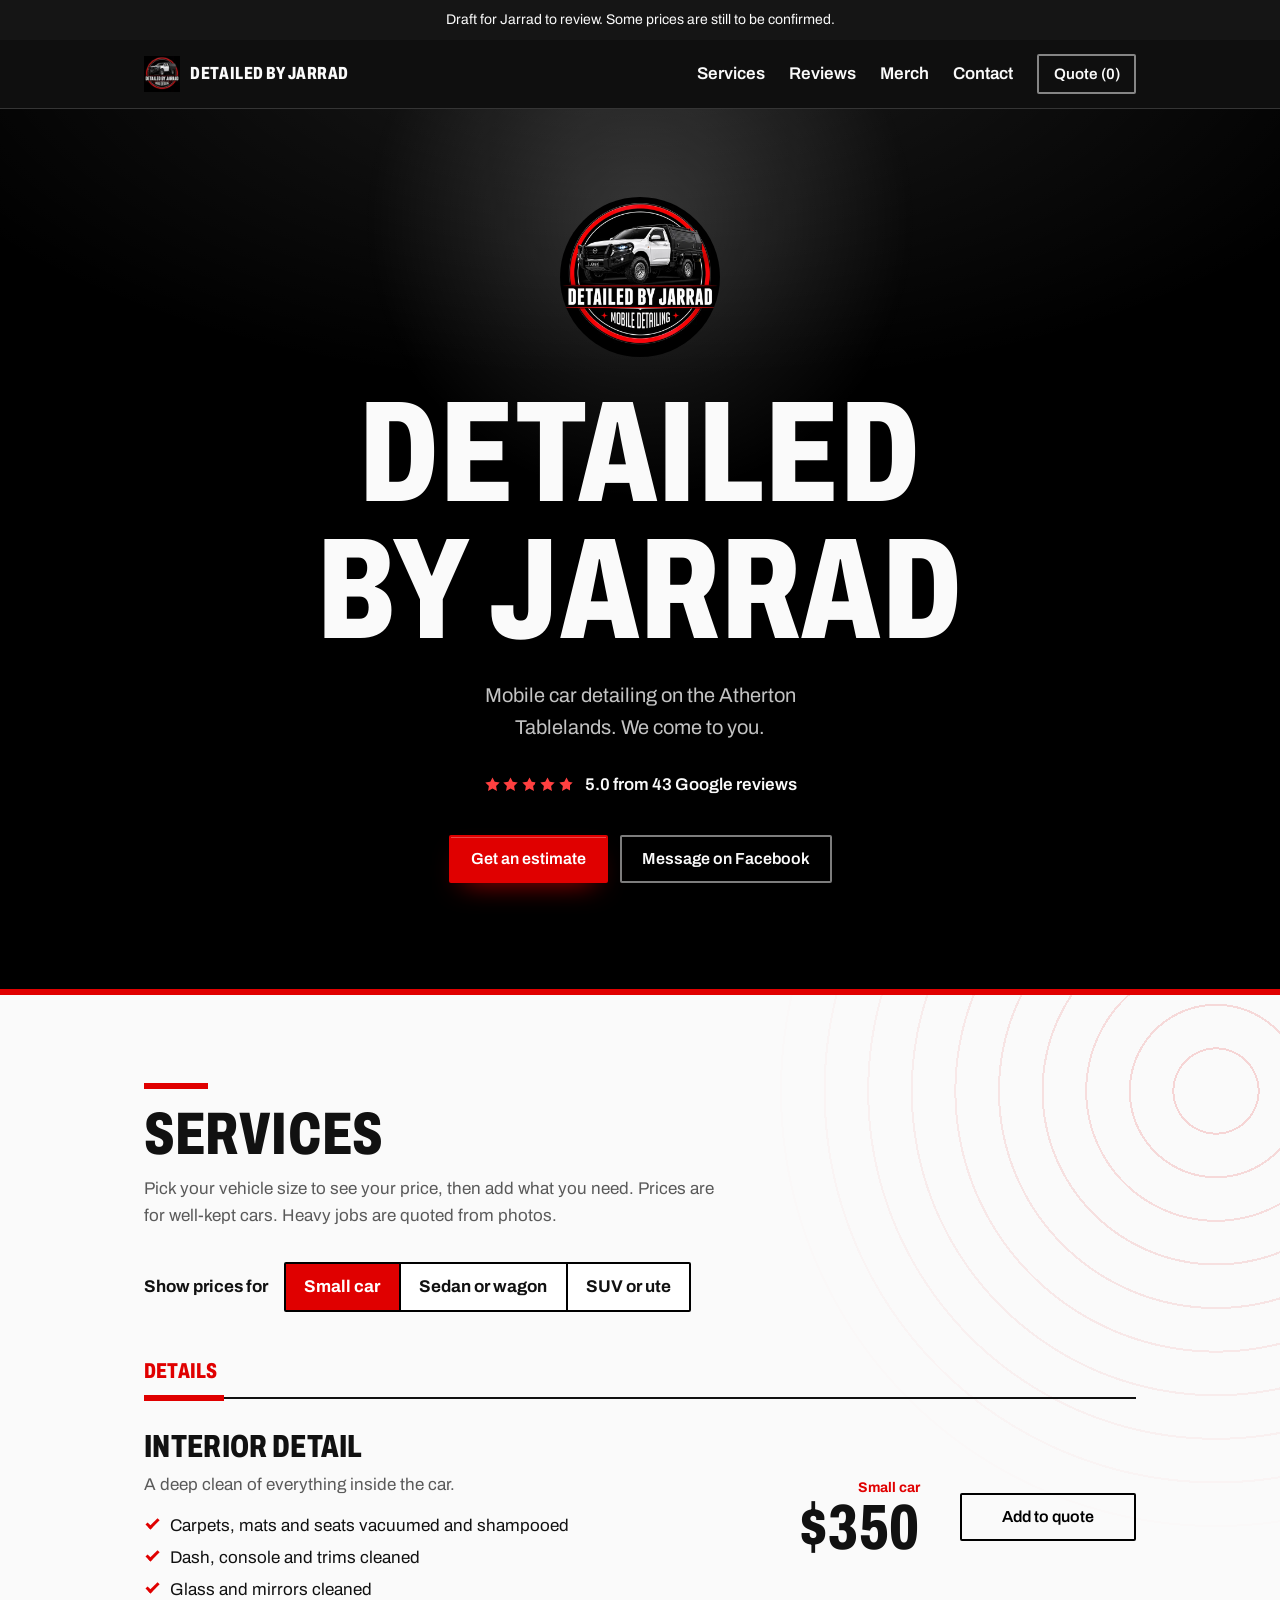
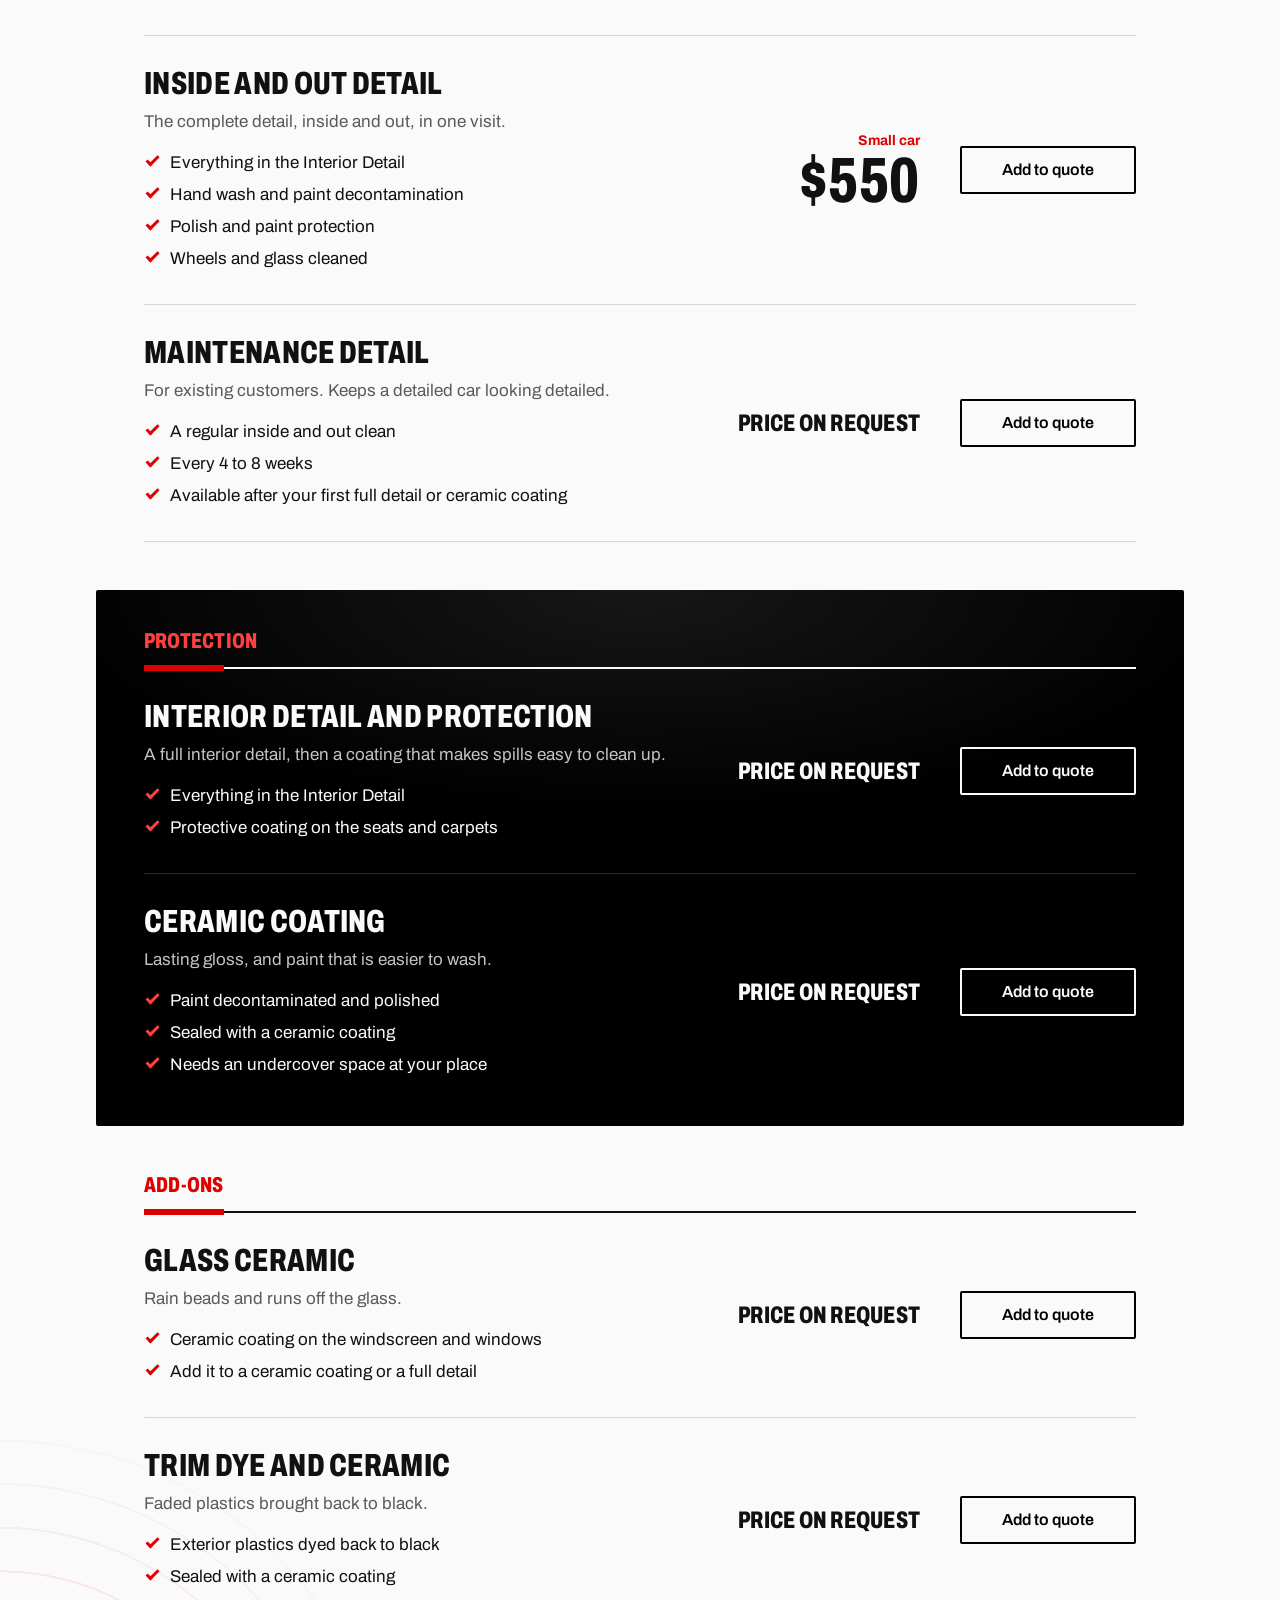
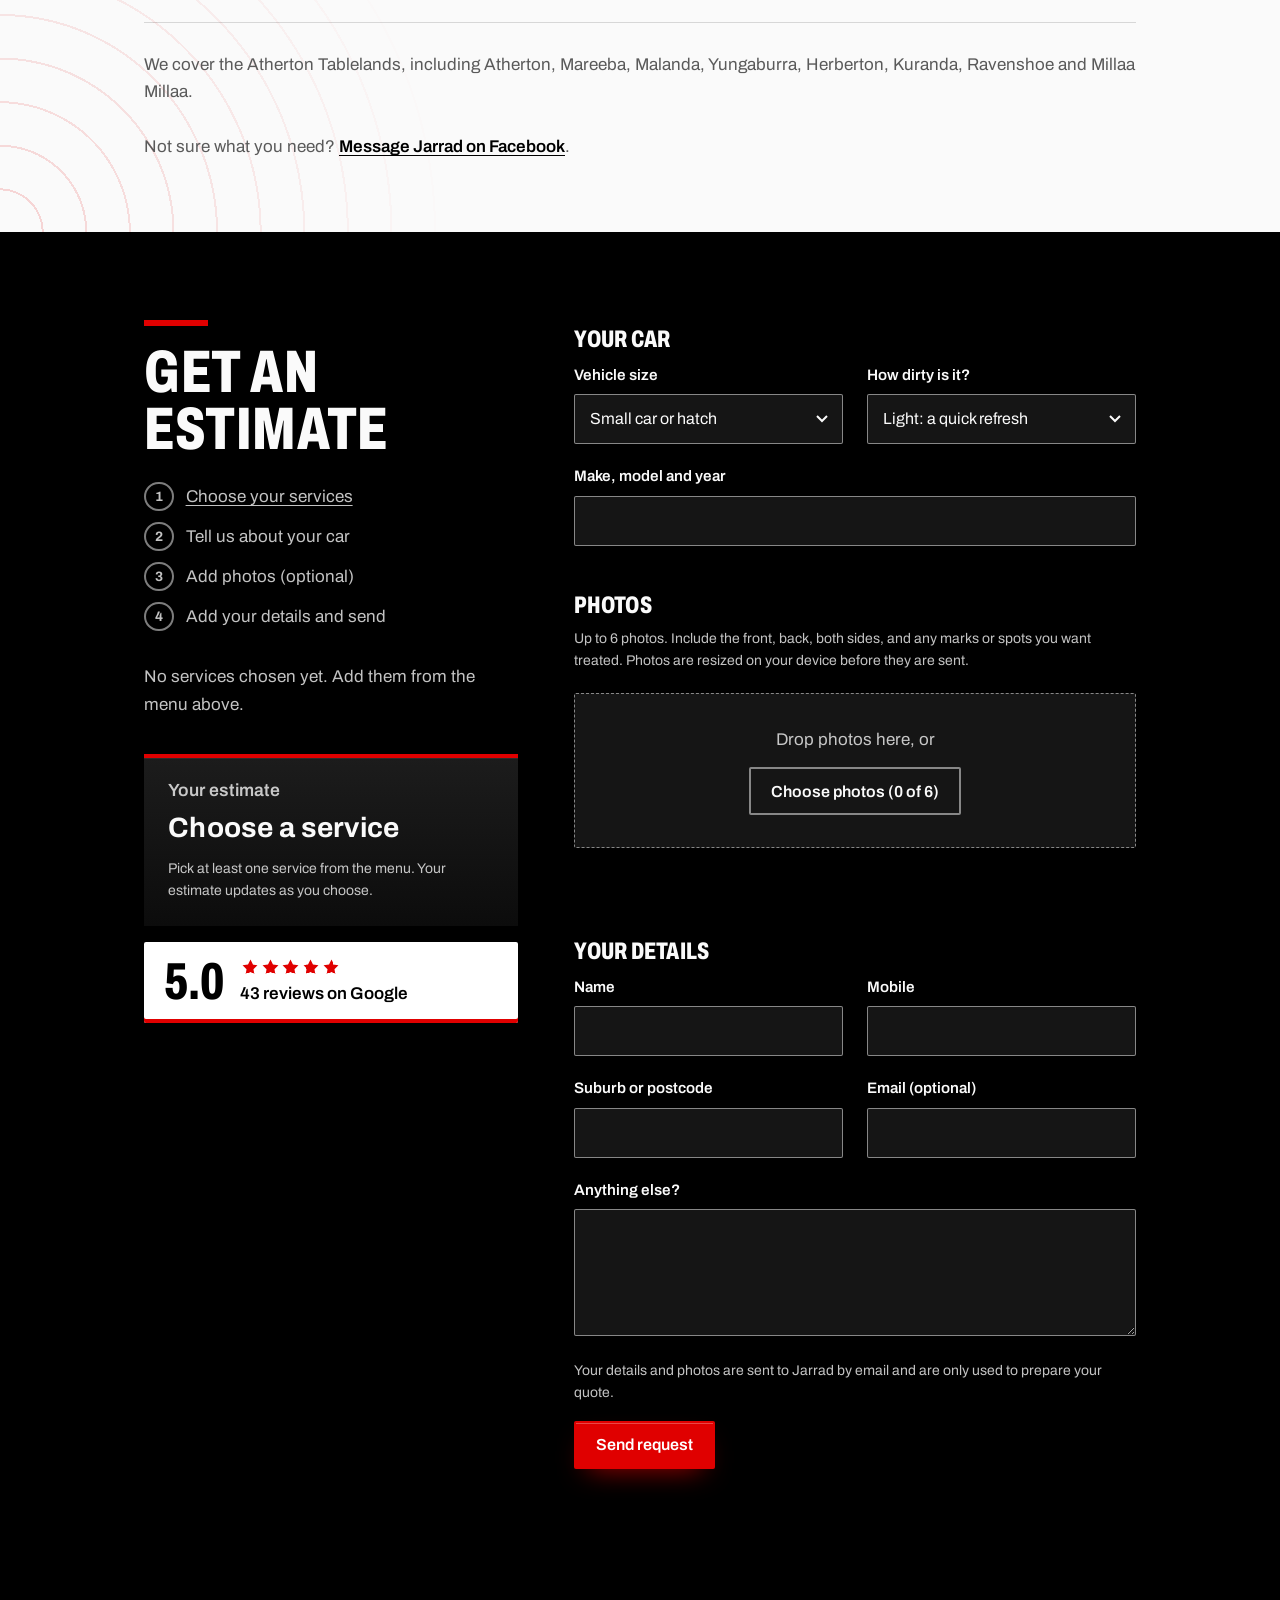
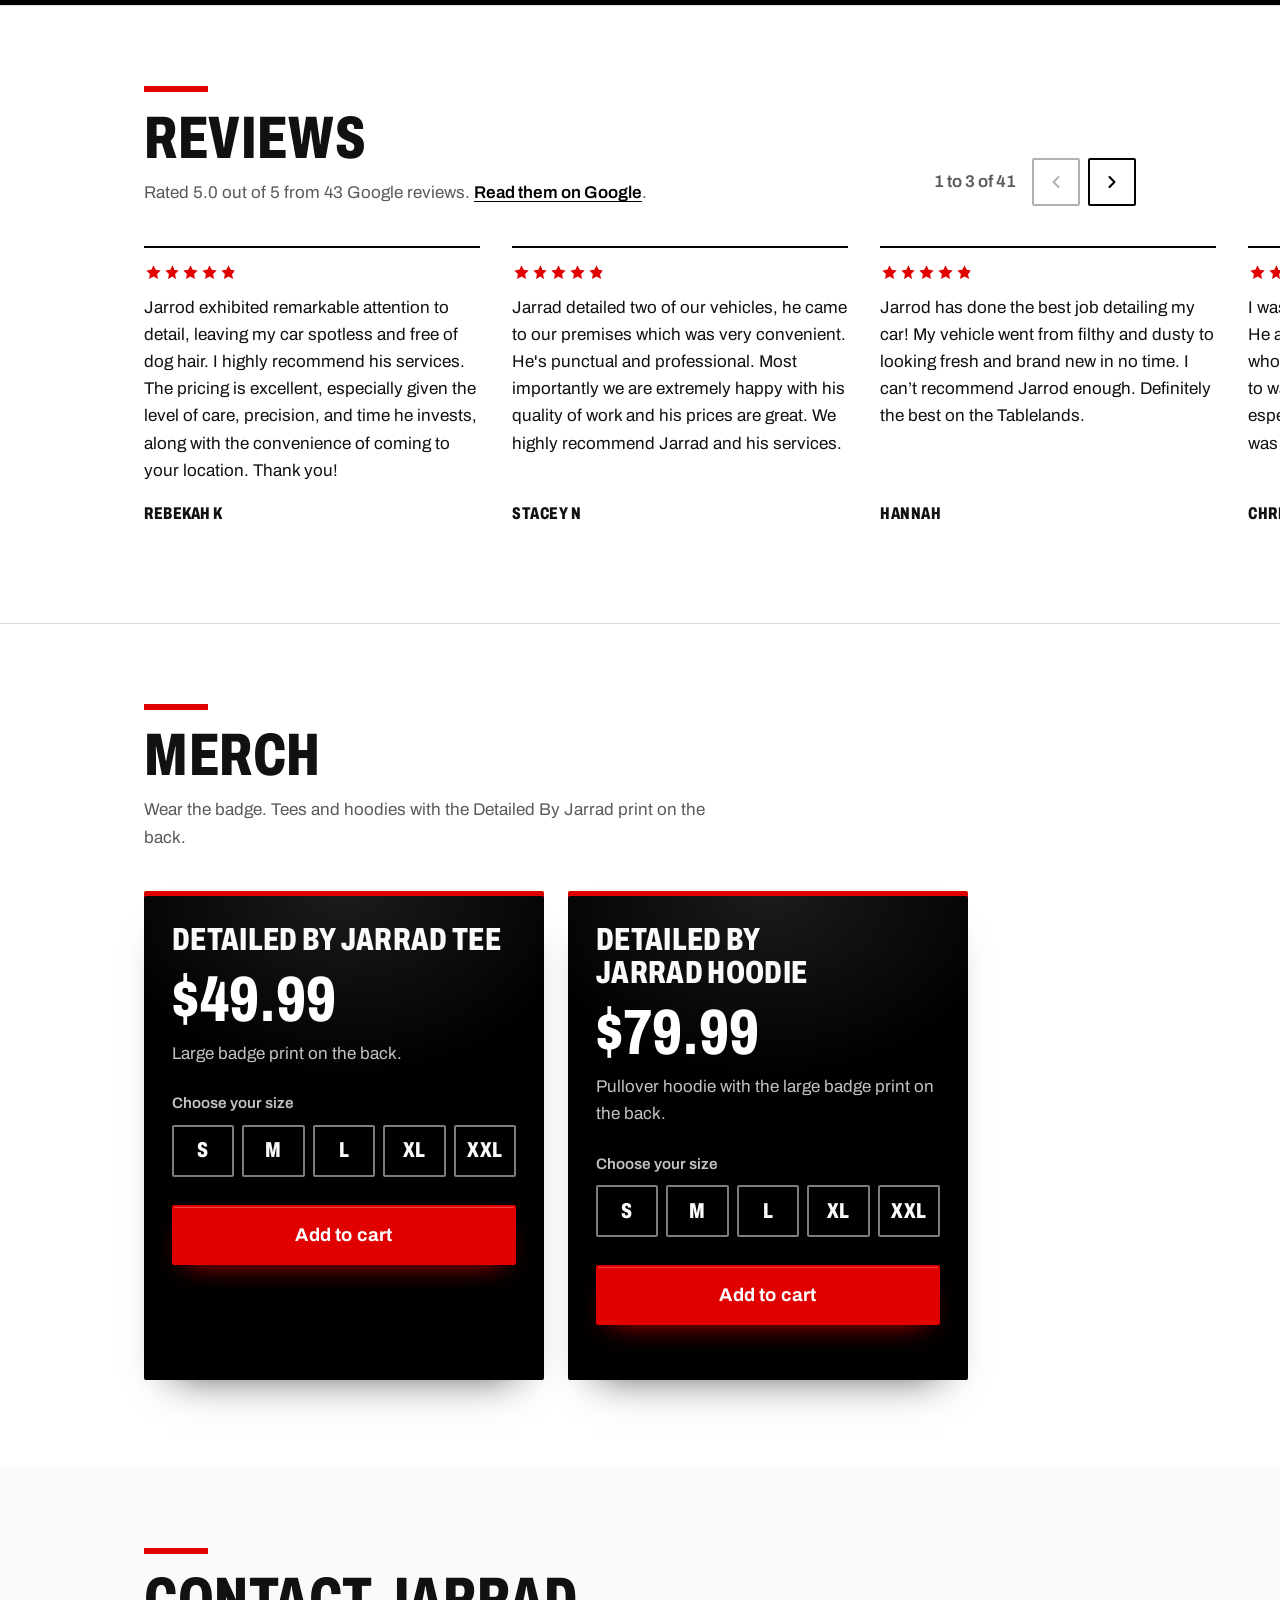
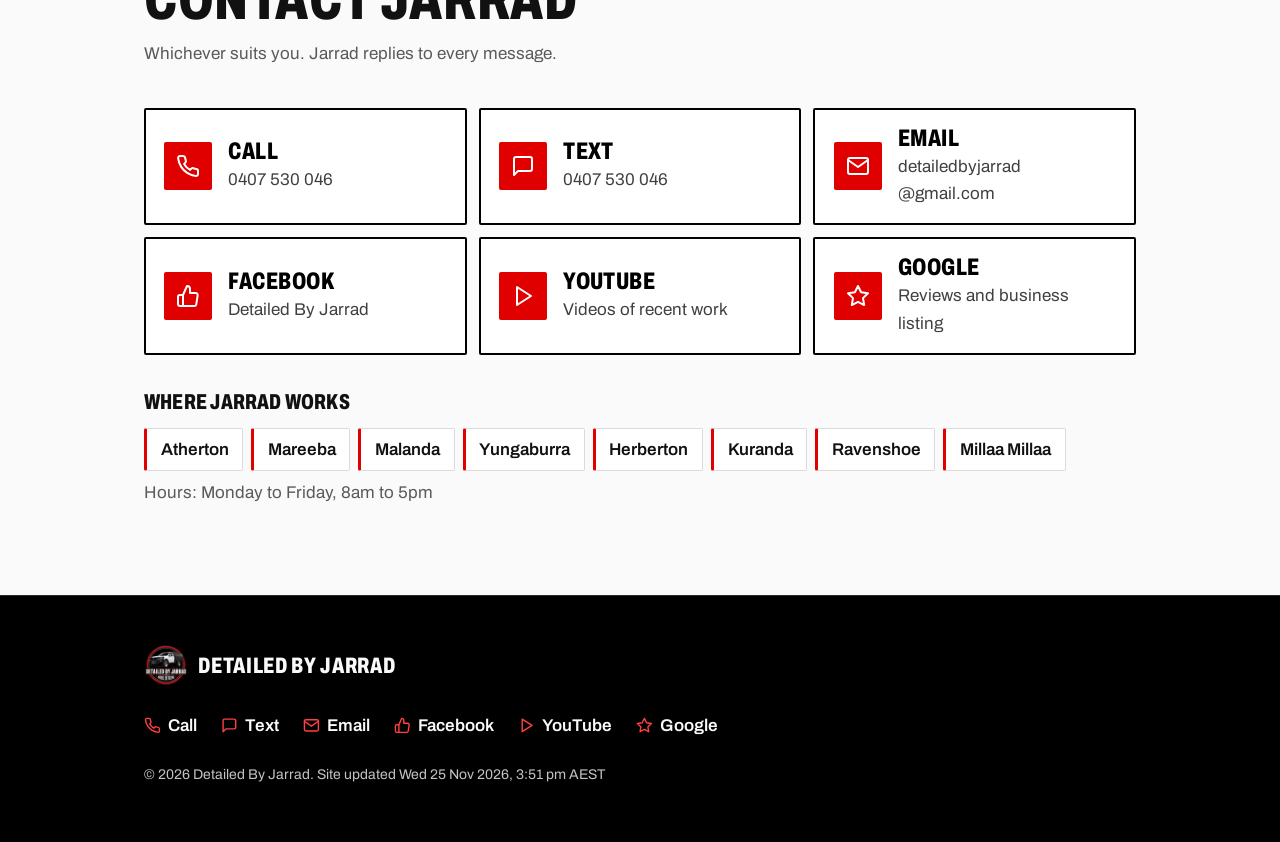
==== commit 49bed80e: "Merch: state postage rates in the cart only, not under the products Co-Authored-By: Claude Fable 5.2" ====
--- a/index.html
+++ b/index.html
@@ -2491,7 +2491,7 @@
     </ul>
   </section>
 
-  <section class="merch" id="merch" aria-labelledby="merch-title"><div class="wrap"><h2 id="merch-title">Merch</h2><p class="intro">Wear the badge. Tees and hoodies with the Detailed By Jarrad print on the back.</p><ul class="products"><li class="product" data-product="tee" data-name="Detailed By Jarrad Tee" data-price="4999"><div class="product__body"><h3>Detailed By Jarrad Tee</h3><p class="product__price">$49.99</p><p>Large badge print on the back.</p><fieldset class="sizes"><legend>Choose your size</legend><div class="sizes__row"><label class="size-chip"><input type="radio" name="size-tee" value="S"><span>S</span></label><label class="size-chip"><input type="radio" name="size-tee" value="M"><span>M</span></label><label class="size-chip"><input type="radio" name="size-tee" value="L"><span>L</span></label><label class="size-chip"><input type="radio" name="size-tee" value="XL"><span>XL</span></label><label class="size-chip"><input type="radio" name="size-tee" value="XXL"><span>XXL</span></label></div></fieldset><button class="btn btn-primary product__add" type="button">Add to cart</button><p class="product__msg" role="status" aria-live="polite"></p></div></li><li class="product" data-product="hoodie" data-name="Detailed By Jarrad Hoodie" data-price="7999"><div class="product__body"><h3>Detailed By Jarrad Hoodie</h3><p class="product__price">$79.99</p><p>Pullover hoodie with the large badge print on the back.</p><fieldset class="sizes"><legend>Choose your size</legend><div class="sizes__row"><label class="size-chip"><input type="radio" name="size-hoodie" value="S"><span>S</span></label><label class="size-chip"><input type="radio" name="size-hoodie" value="M"><span>M</span></label><label class="size-chip"><input type="radio" name="size-hoodie" value="L"><span>L</span></label><label class="size-chip"><input type="radio" name="size-hoodie" value="XL"><span>XL</span></label><label class="size-chip"><input type="radio" name="size-hoodie" value="XXL"><span>XXL</span></label></div></fieldset><button class="btn btn-primary product__add" type="button">Add to cart</button><p class="product__msg" role="status" aria-live="polite"></p></div></li></ul><p class="note">Free local pickup or drop-off on the Atherton Tablelands. Postage Australia-wide is a flat $12, and free on orders of $100 or more.</p></div></section>
+  <section class="merch" id="merch" aria-labelledby="merch-title"><div class="wrap"><h2 id="merch-title">Merch</h2><p class="intro">Wear the badge. Tees and hoodies with the Detailed By Jarrad print on the back.</p><ul class="products"><li class="product" data-product="tee" data-name="Detailed By Jarrad Tee" data-price="4999"><div class="product__body"><h3>Detailed By Jarrad Tee</h3><p class="product__price">$49.99</p><p>Large badge print on the back.</p><fieldset class="sizes"><legend>Choose your size</legend><div class="sizes__row"><label class="size-chip"><input type="radio" name="size-tee" value="S"><span>S</span></label><label class="size-chip"><input type="radio" name="size-tee" value="M"><span>M</span></label><label class="size-chip"><input type="radio" name="size-tee" value="L"><span>L</span></label><label class="size-chip"><input type="radio" name="size-tee" value="XL"><span>XL</span></label><label class="size-chip"><input type="radio" name="size-tee" value="XXL"><span>XXL</span></label></div></fieldset><button class="btn btn-primary product__add" type="button">Add to cart</button><p class="product__msg" role="status" aria-live="polite"></p></div></li><li class="product" data-product="hoodie" data-name="Detailed By Jarrad Hoodie" data-price="7999"><div class="product__body"><h3>Detailed By Jarrad Hoodie</h3><p class="product__price">$79.99</p><p>Pullover hoodie with the large badge print on the back.</p><fieldset class="sizes"><legend>Choose your size</legend><div class="sizes__row"><label class="size-chip"><input type="radio" name="size-hoodie" value="S"><span>S</span></label><label class="size-chip"><input type="radio" name="size-hoodie" value="M"><span>M</span></label><label class="size-chip"><input type="radio" name="size-hoodie" value="L"><span>L</span></label><label class="size-chip"><input type="radio" name="size-hoodie" value="XL"><span>XL</span></label><label class="size-chip"><input type="radio" name="size-hoodie" value="XXL"><span>XXL</span></label></div></fieldset><button class="btn btn-primary product__add" type="button">Add to cart</button><p class="product__msg" role="status" aria-live="polite"></p></div></li></ul></div></section>
 
   <section class="contact" id="contact" aria-labelledby="contact-title">
     <div class="wrap">
@@ -2522,7 +2522,7 @@
       <li><a href="https://www.youtube.com/channel/UCBm45BoEaUpCr5qCiUiTulg" target="_blank" rel="noopener"><svg class="way__icon" viewBox="0 0 24 24" width="24" height="24" fill="none" stroke="currentColor" stroke-width="2" stroke-linecap="round" stroke-linejoin="round" aria-hidden="true"><polygon points="6 3 20 12 6 21 6 3"/></svg>YouTube</a></li>
       <li><a href="https://www.google.com.au/maps/place/Detailed+By+Jarrad/@-17.0990467,145.0296002,10z/data=!3m1!4b1!4m6!3m5!1s0x86856b624474c15:0x244f8d8d50b05dca!8m2!3d-17.0993132!4d145.3592438!16s%2Fg%2F11y7k8p_wx" target="_blank" rel="noopener"><svg class="way__icon" viewBox="0 0 24 24" width="24" height="24" fill="none" stroke="currentColor" stroke-width="2" stroke-linecap="round" stroke-linejoin="round" aria-hidden="true"><polygon points="12 2 15.09 8.26 22 9.27 17 14.14 18.18 21.02 12 17.77 5.82 21.02 7 14.14 2 9.27 8.91 8.26 12 2"/></svg>Google</a></li>
     </ul>
-    <p class="small">&copy; 2026 Detailed By Jarrad. Site updated <time datetime="2026-11-25T15:40+10:00">Wed 25 Nov 2026, 3:40 pm AEST</time></p>
+    <p class="small">&copy; 2026 Detailed By Jarrad. Site updated <time datetime="2026-11-25T15:51+10:00">Wed 25 Nov 2026, 3:51 pm AEST</time></p>
   </div>
 </footer>
 
@@ -2531,7 +2531,7 @@
   <a class="btn btn-ghost" href="tel:0407530046">Call</a>
 </nav>
 
-<button class="cart-fab" id="cart-fab" type="button" aria-haspopup="dialog" hidden>Cart (0)</button><dialog class="drawer" id="cart" aria-labelledby="cart-title"><div class="drawer__inner"><div class="drawer__head"><h2 id="cart-title">Your cart</h2><button class="btn btn-ghost btn-sm" type="button" data-close>Close</button></div><ul class="cart-items" id="cart-items"></ul><p class="note" id="cart-empty">Your cart is empty. Add a tee or hoodie from the Merch section.</p><div id="cart-checkout"><fieldset class="cart-delivery"><legend>Delivery</legend><label><input type="radio" name="cart-delivery" value="pickup" checked> Pickup or drop-off on the Atherton Tablelands (free)</label><label><input type="radio" name="cart-delivery" value="post"> Post, Australia-wide</label></fieldset><dl class="cart-totals"><div><dt>Items</dt><dd id="cart-sub"></dd></div><div><dt>Delivery</dt><dd id="cart-post"></dd></div><div class="cart-total"><dt>Total</dt><dd id="cart-total"></dd></div></dl><p class="help">Send your order to Jarrad. He replies to confirm it and arrange payment.</p><div class="cart-actions"><a class="btn btn-primary" id="cart-sms" href="#merch">Order by text</a><a class="btn btn-ghost" id="cart-email" href="#merch">Order by email</a></div></div></div></dialog>
+<button class="cart-fab" id="cart-fab" type="button" aria-haspopup="dialog" hidden>Cart (0)</button><dialog class="drawer" id="cart" aria-labelledby="cart-title"><div class="drawer__inner"><div class="drawer__head"><h2 id="cart-title">Your cart</h2><button class="btn btn-ghost btn-sm" type="button" data-close>Close</button></div><ul class="cart-items" id="cart-items"></ul><p class="note" id="cart-empty">Your cart is empty. Add a tee or hoodie from the Merch section.</p><div id="cart-checkout"><fieldset class="cart-delivery"><legend>Delivery</legend><label><input type="radio" name="cart-delivery" value="pickup" checked> Pickup or drop-off on the Atherton Tablelands (free)</label><label><input type="radio" name="cart-delivery" value="post"> Post, Australia-wide ($12, free on orders of $100 or more)</label></fieldset><dl class="cart-totals"><div><dt>Items</dt><dd id="cart-sub"></dd></div><div><dt>Delivery</dt><dd id="cart-post"></dd></div><div class="cart-total"><dt>Total</dt><dd id="cart-total"></dd></div></dl><p class="help">Send your order to Jarrad. He replies to confirm it and arrange payment.</p><div class="cart-actions"><a class="btn btn-primary" id="cart-sms" href="#merch">Order by text</a><a class="btn btn-ghost" id="cart-email" href="#merch">Order by email</a></div></div></div></dialog>
 
 <dialog class="drawer" id="quote-list" aria-labelledby="ql-title">
   <div class="drawer__inner">
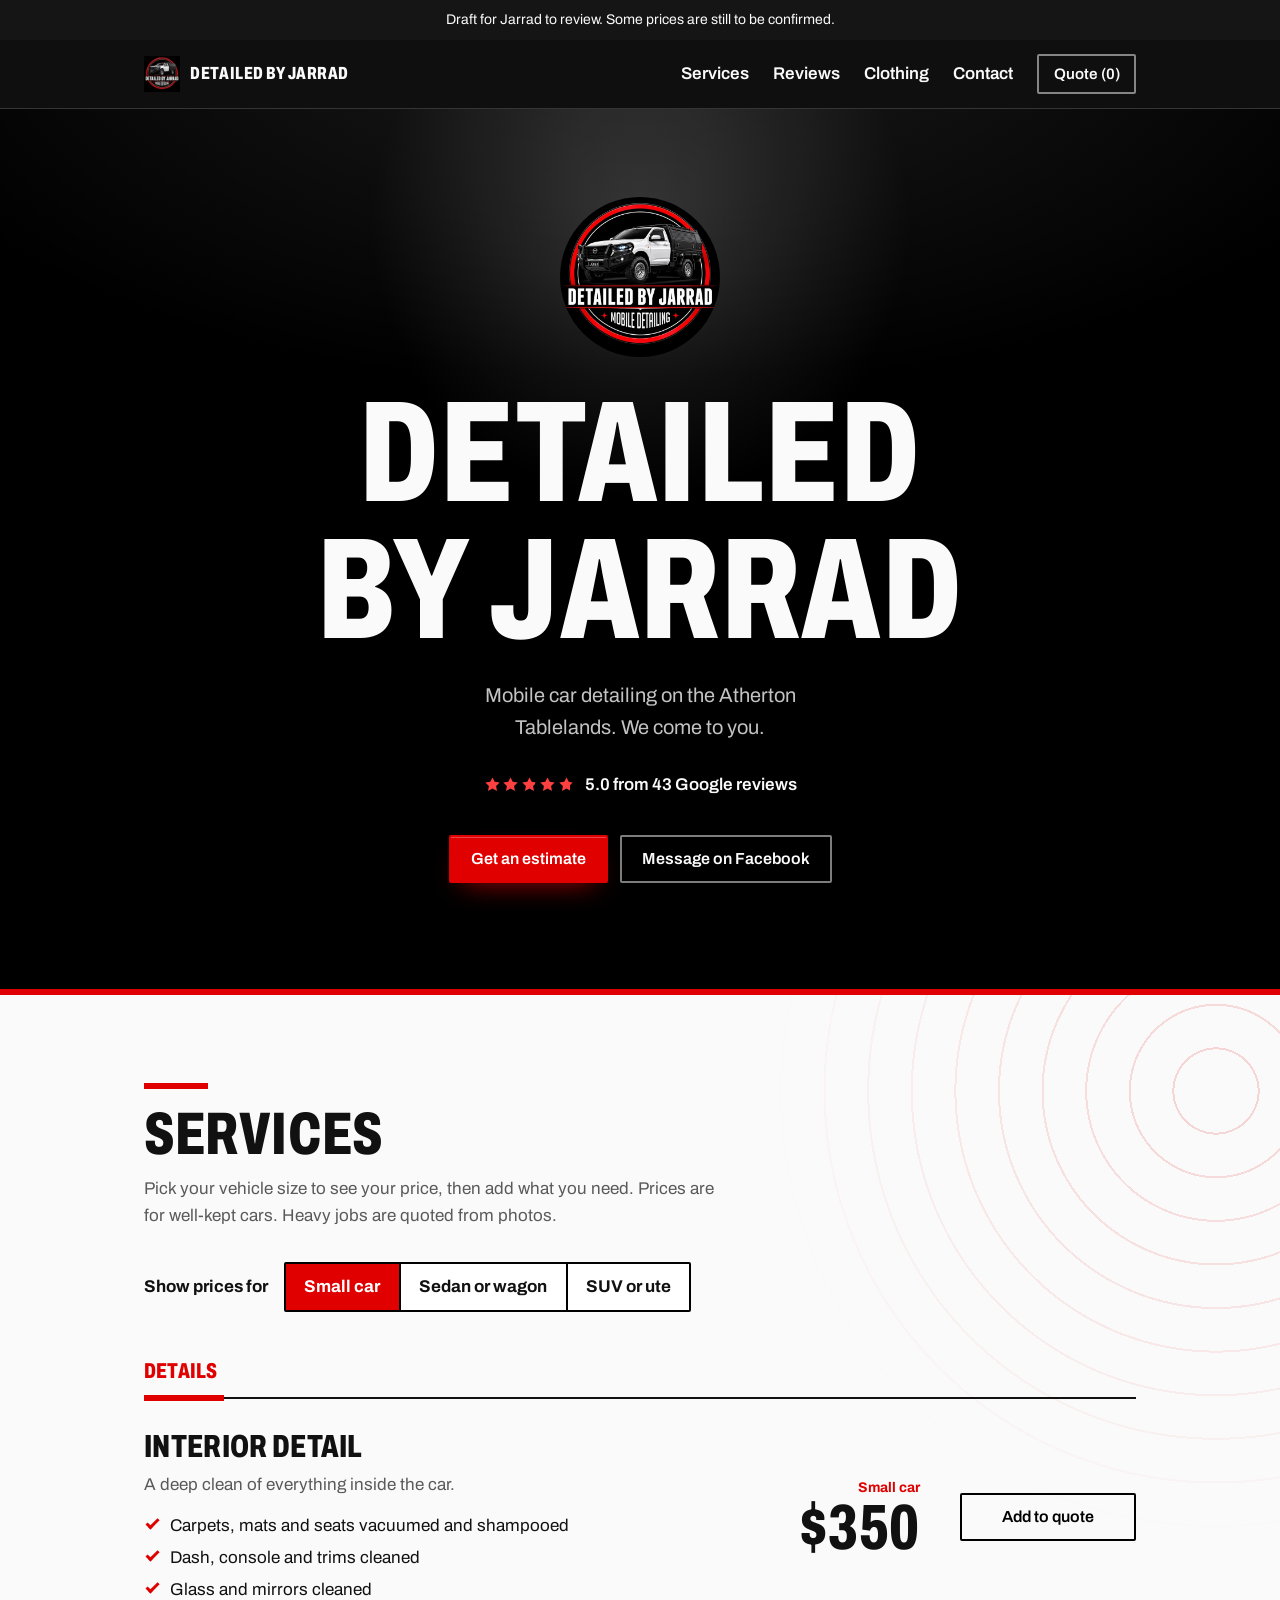
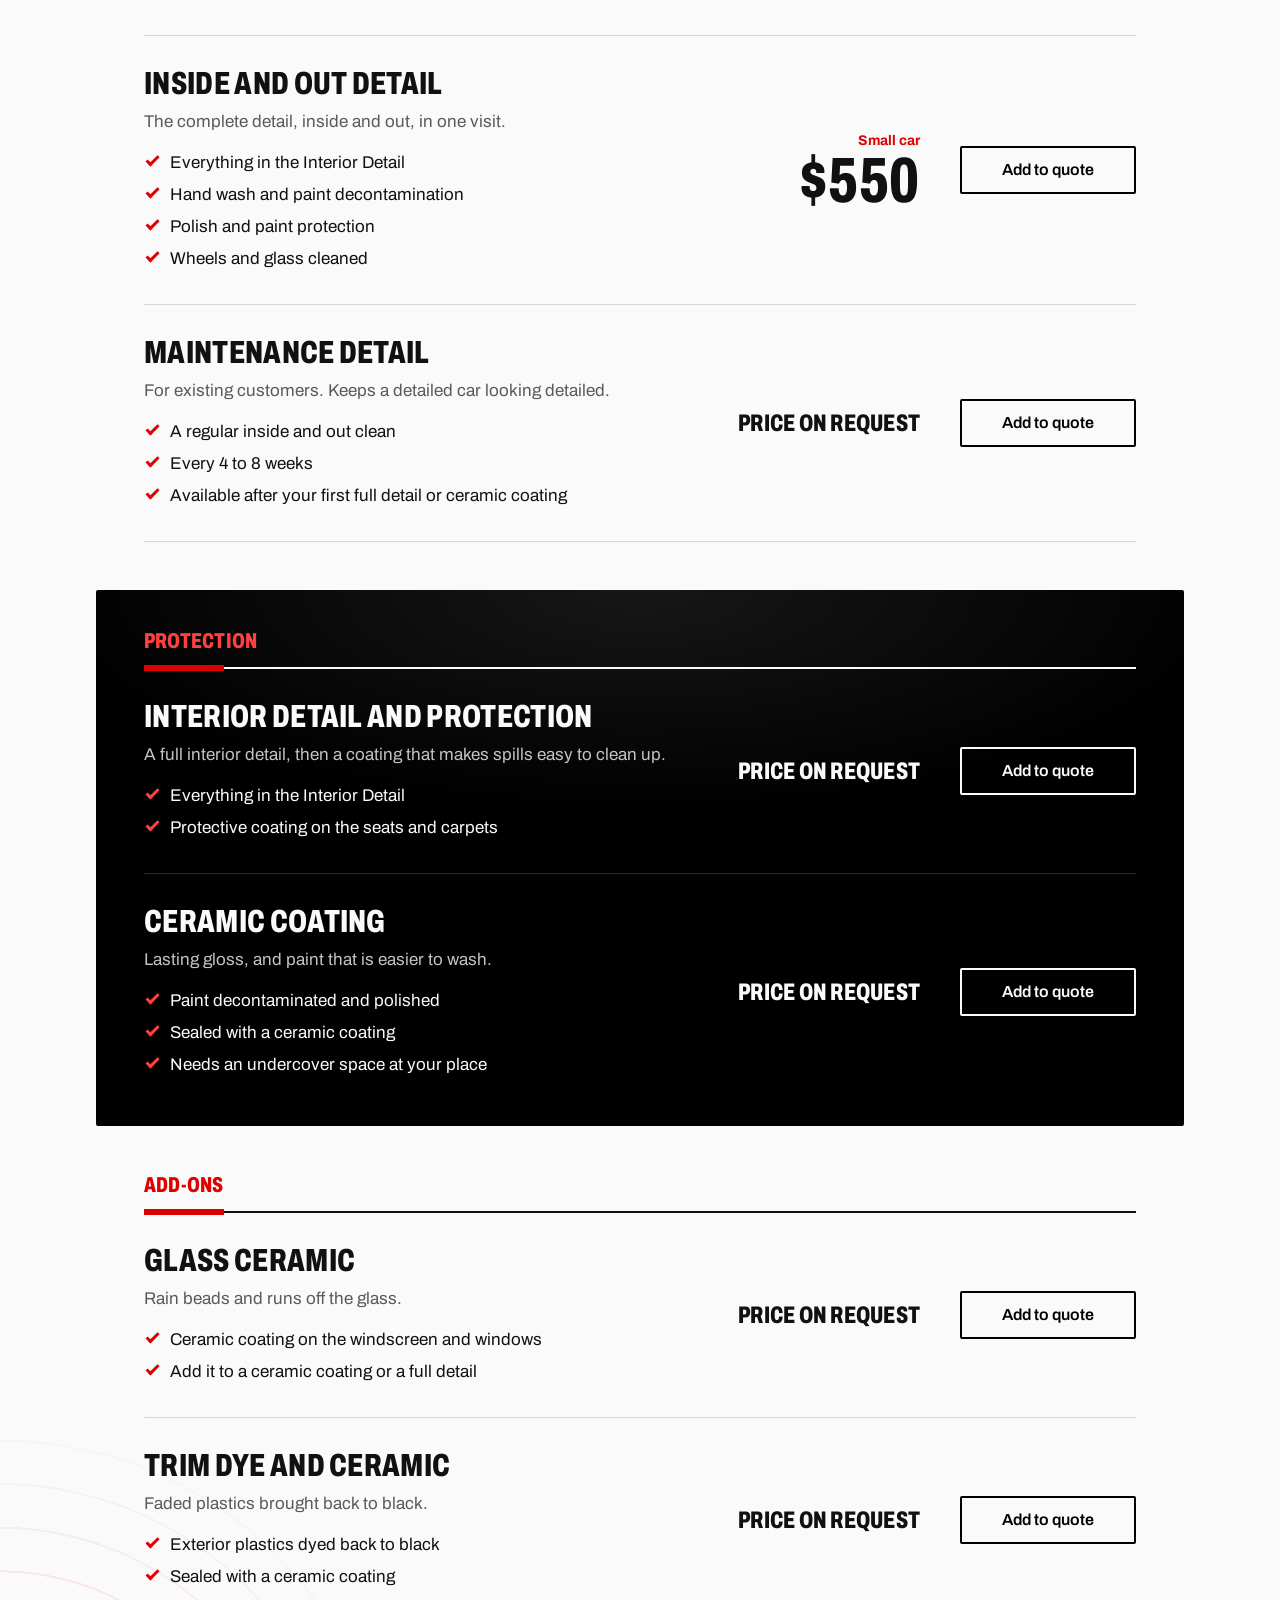
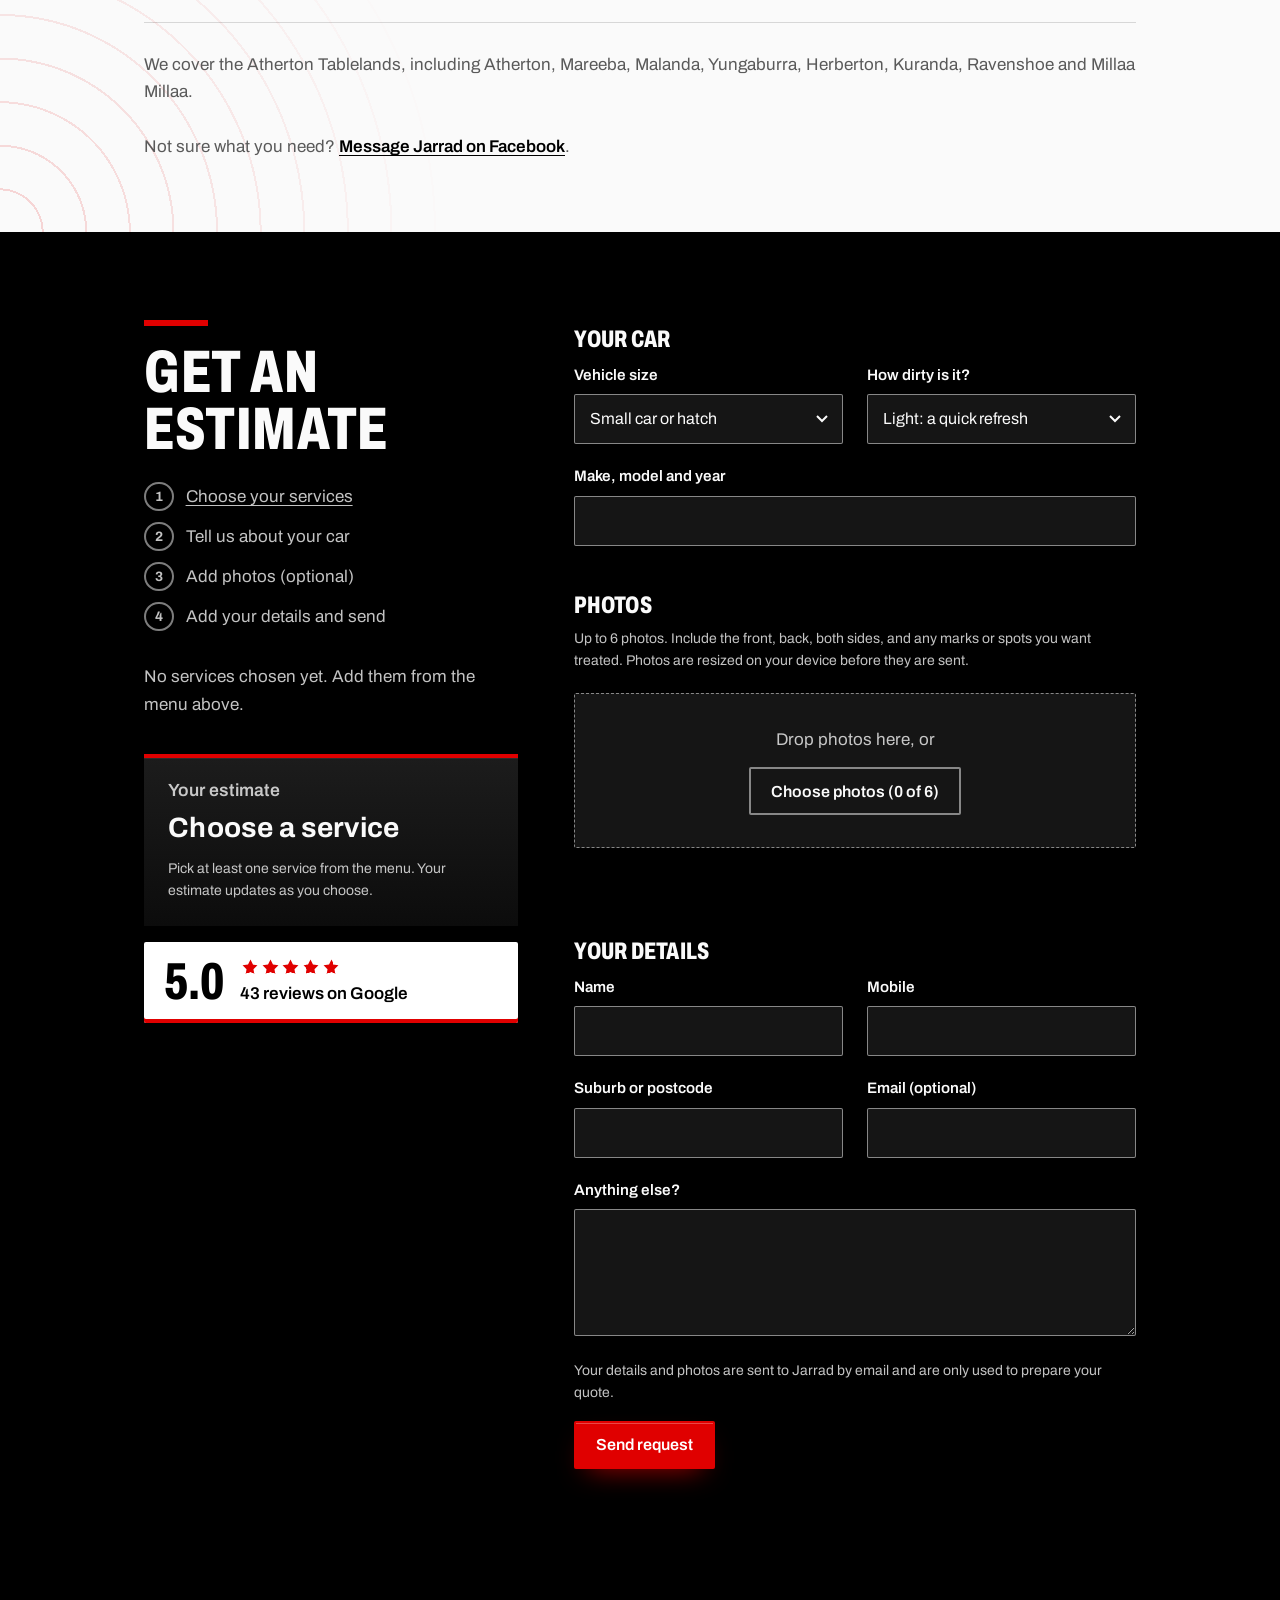
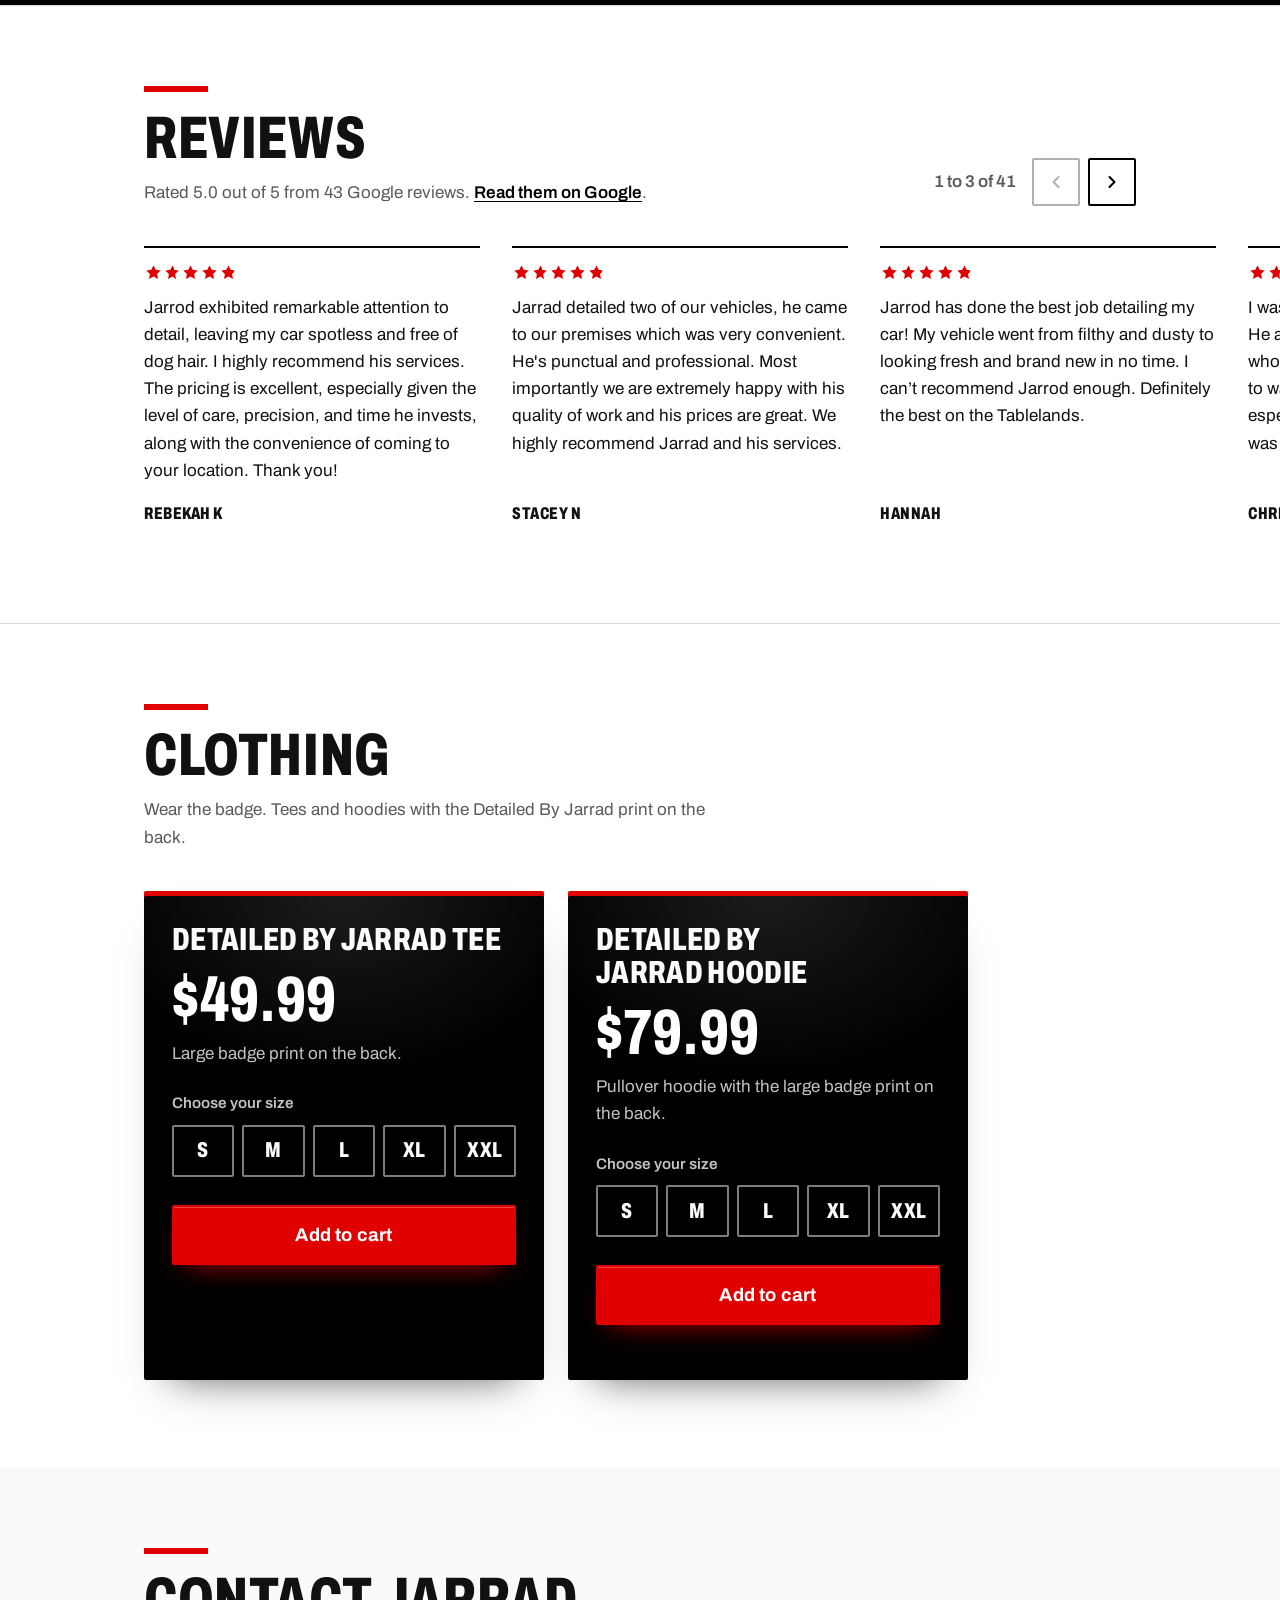
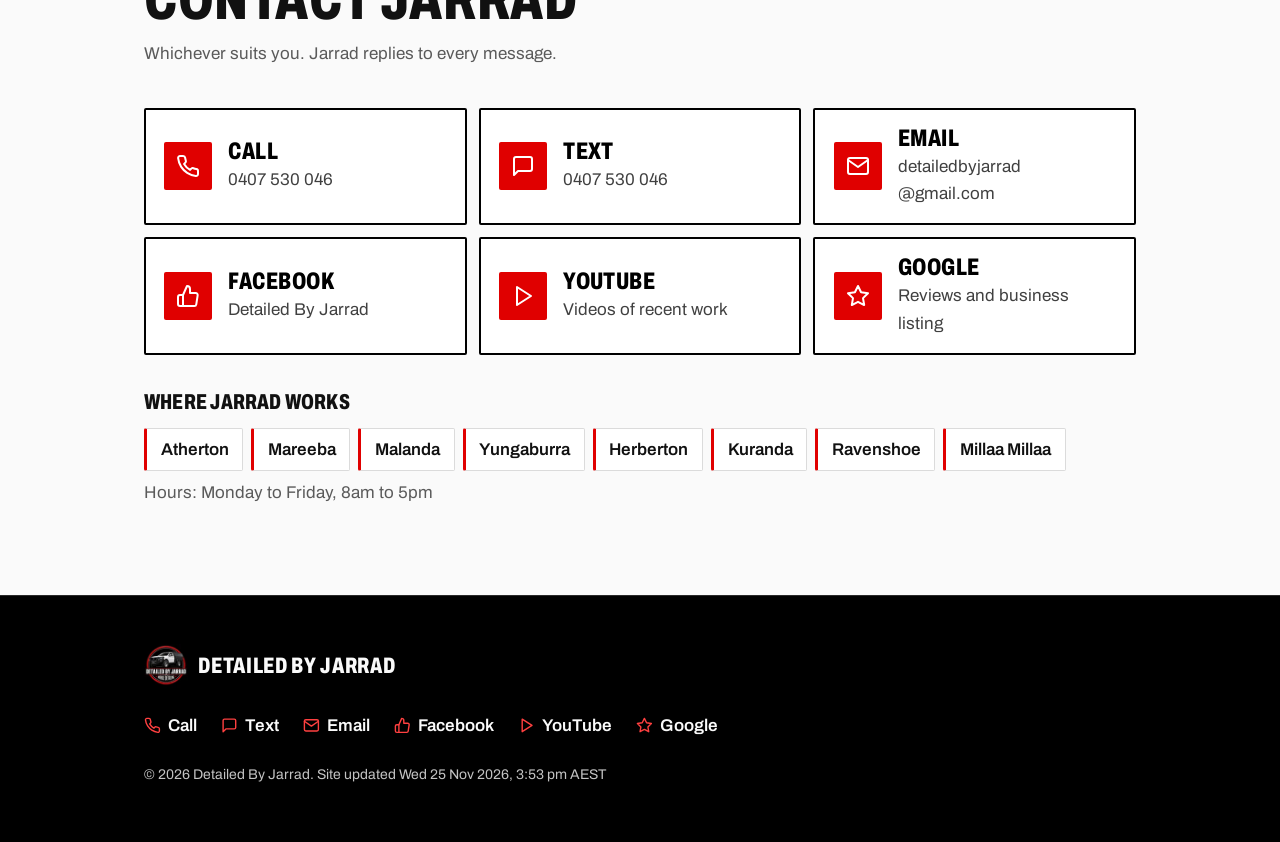
==== commit a16ac021: "Rename Merch to Clothing in the heading, menu, cart and order email Co-Authored-By: Claude Fable 5.2" ====
--- a/index.html
+++ b/index.html
@@ -2291,7 +2291,7 @@
     <nav class="site-nav" aria-label="Main">
       <a href="#services">Services</a>
       <a href="#reviews">Reviews</a>
-      <a href="#merch">Merch</a>
+      <a href="#merch">Clothing</a>
       <a href="#contact">Contact</a>
       <a class="head-call" href="tel:0407530046">Call</a>
       <button class="btn btn-ghost btn-sm" id="quote-open" type="button" aria-haspopup="dialog"><span id="quote-count">Quote (0)</span><span class="quote-total" id="quote-total" hidden></span></button>
@@ -2491,7 +2491,7 @@
     </ul>
   </section>
 
-  <section class="merch" id="merch" aria-labelledby="merch-title"><div class="wrap"><h2 id="merch-title">Merch</h2><p class="intro">Wear the badge. Tees and hoodies with the Detailed By Jarrad print on the back.</p><ul class="products"><li class="product" data-product="tee" data-name="Detailed By Jarrad Tee" data-price="4999"><div class="product__body"><h3>Detailed By Jarrad Tee</h3><p class="product__price">$49.99</p><p>Large badge print on the back.</p><fieldset class="sizes"><legend>Choose your size</legend><div class="sizes__row"><label class="size-chip"><input type="radio" name="size-tee" value="S"><span>S</span></label><label class="size-chip"><input type="radio" name="size-tee" value="M"><span>M</span></label><label class="size-chip"><input type="radio" name="size-tee" value="L"><span>L</span></label><label class="size-chip"><input type="radio" name="size-tee" value="XL"><span>XL</span></label><label class="size-chip"><input type="radio" name="size-tee" value="XXL"><span>XXL</span></label></div></fieldset><button class="btn btn-primary product__add" type="button">Add to cart</button><p class="product__msg" role="status" aria-live="polite"></p></div></li><li class="product" data-product="hoodie" data-name="Detailed By Jarrad Hoodie" data-price="7999"><div class="product__body"><h3>Detailed By Jarrad Hoodie</h3><p class="product__price">$79.99</p><p>Pullover hoodie with the large badge print on the back.</p><fieldset class="sizes"><legend>Choose your size</legend><div class="sizes__row"><label class="size-chip"><input type="radio" name="size-hoodie" value="S"><span>S</span></label><label class="size-chip"><input type="radio" name="size-hoodie" value="M"><span>M</span></label><label class="size-chip"><input type="radio" name="size-hoodie" value="L"><span>L</span></label><label class="size-chip"><input type="radio" name="size-hoodie" value="XL"><span>XL</span></label><label class="size-chip"><input type="radio" name="size-hoodie" value="XXL"><span>XXL</span></label></div></fieldset><button class="btn btn-primary product__add" type="button">Add to cart</button><p class="product__msg" role="status" aria-live="polite"></p></div></li></ul></div></section>
+  <section class="merch" id="merch" aria-labelledby="merch-title"><div class="wrap"><h2 id="merch-title">Clothing</h2><p class="intro">Wear the badge. Tees and hoodies with the Detailed By Jarrad print on the back.</p><ul class="products"><li class="product" data-product="tee" data-name="Detailed By Jarrad Tee" data-price="4999"><div class="product__body"><h3>Detailed By Jarrad Tee</h3><p class="product__price">$49.99</p><p>Large badge print on the back.</p><fieldset class="sizes"><legend>Choose your size</legend><div class="sizes__row"><label class="size-chip"><input type="radio" name="size-tee" value="S"><span>S</span></label><label class="size-chip"><input type="radio" name="size-tee" value="M"><span>M</span></label><label class="size-chip"><input type="radio" name="size-tee" value="L"><span>L</span></label><label class="size-chip"><input type="radio" name="size-tee" value="XL"><span>XL</span></label><label class="size-chip"><input type="radio" name="size-tee" value="XXL"><span>XXL</span></label></div></fieldset><button class="btn btn-primary product__add" type="button">Add to cart</button><p class="product__msg" role="status" aria-live="polite"></p></div></li><li class="product" data-product="hoodie" data-name="Detailed By Jarrad Hoodie" data-price="7999"><div class="product__body"><h3>Detailed By Jarrad Hoodie</h3><p class="product__price">$79.99</p><p>Pullover hoodie with the large badge print on the back.</p><fieldset class="sizes"><legend>Choose your size</legend><div class="sizes__row"><label class="size-chip"><input type="radio" name="size-hoodie" value="S"><span>S</span></label><label class="size-chip"><input type="radio" name="size-hoodie" value="M"><span>M</span></label><label class="size-chip"><input type="radio" name="size-hoodie" value="L"><span>L</span></label><label class="size-chip"><input type="radio" name="size-hoodie" value="XL"><span>XL</span></label><label class="size-chip"><input type="radio" name="size-hoodie" value="XXL"><span>XXL</span></label></div></fieldset><button class="btn btn-primary product__add" type="button">Add to cart</button><p class="product__msg" role="status" aria-live="polite"></p></div></li></ul></div></section>
 
   <section class="contact" id="contact" aria-labelledby="contact-title">
     <div class="wrap">
@@ -2522,7 +2522,7 @@
       <li><a href="https://www.youtube.com/channel/UCBm45BoEaUpCr5qCiUiTulg" target="_blank" rel="noopener"><svg class="way__icon" viewBox="0 0 24 24" width="24" height="24" fill="none" stroke="currentColor" stroke-width="2" stroke-linecap="round" stroke-linejoin="round" aria-hidden="true"><polygon points="6 3 20 12 6 21 6 3"/></svg>YouTube</a></li>
       <li><a href="https://www.google.com.au/maps/place/Detailed+By+Jarrad/@-17.0990467,145.0296002,10z/data=!3m1!4b1!4m6!3m5!1s0x86856b624474c15:0x244f8d8d50b05dca!8m2!3d-17.0993132!4d145.3592438!16s%2Fg%2F11y7k8p_wx" target="_blank" rel="noopener"><svg class="way__icon" viewBox="0 0 24 24" width="24" height="24" fill="none" stroke="currentColor" stroke-width="2" stroke-linecap="round" stroke-linejoin="round" aria-hidden="true"><polygon points="12 2 15.09 8.26 22 9.27 17 14.14 18.18 21.02 12 17.77 5.82 21.02 7 14.14 2 9.27 8.91 8.26 12 2"/></svg>Google</a></li>
     </ul>
-    <p class="small">&copy; 2026 Detailed By Jarrad. Site updated <time datetime="2026-11-25T15:51+10:00">Wed 25 Nov 2026, 3:51 pm AEST</time></p>
+    <p class="small">&copy; 2026 Detailed By Jarrad. Site updated <time datetime="2026-11-25T15:53+10:00">Wed 25 Nov 2026, 3:53 pm AEST</time></p>
   </div>
 </footer>
 
@@ -2531,7 +2531,7 @@
   <a class="btn btn-ghost" href="tel:0407530046">Call</a>
 </nav>
 
-<button class="cart-fab" id="cart-fab" type="button" aria-haspopup="dialog" hidden>Cart (0)</button><dialog class="drawer" id="cart" aria-labelledby="cart-title"><div class="drawer__inner"><div class="drawer__head"><h2 id="cart-title">Your cart</h2><button class="btn btn-ghost btn-sm" type="button" data-close>Close</button></div><ul class="cart-items" id="cart-items"></ul><p class="note" id="cart-empty">Your cart is empty. Add a tee or hoodie from the Merch section.</p><div id="cart-checkout"><fieldset class="cart-delivery"><legend>Delivery</legend><label><input type="radio" name="cart-delivery" value="pickup" checked> Pickup or drop-off on the Atherton Tablelands (free)</label><label><input type="radio" name="cart-delivery" value="post"> Post, Australia-wide ($12, free on orders of $100 or more)</label></fieldset><dl class="cart-totals"><div><dt>Items</dt><dd id="cart-sub"></dd></div><div><dt>Delivery</dt><dd id="cart-post"></dd></div><div class="cart-total"><dt>Total</dt><dd id="cart-total"></dd></div></dl><p class="help">Send your order to Jarrad. He replies to confirm it and arrange payment.</p><div class="cart-actions"><a class="btn btn-primary" id="cart-sms" href="#merch">Order by text</a><a class="btn btn-ghost" id="cart-email" href="#merch">Order by email</a></div></div></div></dialog>
+<button class="cart-fab" id="cart-fab" type="button" aria-haspopup="dialog" hidden>Cart (0)</button><dialog class="drawer" id="cart" aria-labelledby="cart-title"><div class="drawer__inner"><div class="drawer__head"><h2 id="cart-title">Your cart</h2><button class="btn btn-ghost btn-sm" type="button" data-close>Close</button></div><ul class="cart-items" id="cart-items"></ul><p class="note" id="cart-empty">Your cart is empty. Add a tee or hoodie from the Clothing section.</p><div id="cart-checkout"><fieldset class="cart-delivery"><legend>Delivery</legend><label><input type="radio" name="cart-delivery" value="pickup" checked> Pickup or drop-off on the Atherton Tablelands (free)</label><label><input type="radio" name="cart-delivery" value="post"> Post, Australia-wide ($12, free on orders of $100 or more)</label></fieldset><dl class="cart-totals"><div><dt>Items</dt><dd id="cart-sub"></dd></div><div><dt>Delivery</dt><dd id="cart-post"></dd></div><div class="cart-total"><dt>Total</dt><dd id="cart-total"></dd></div></dl><p class="help">Send your order to Jarrad. He replies to confirm it and arrange payment.</p><div class="cart-actions"><a class="btn btn-primary" id="cart-sms" href="#merch">Order by text</a><a class="btn btn-ghost" id="cart-email" href="#merch">Order by email</a></div></div></div></dialog>
 
 <dialog class="drawer" id="quote-list" aria-labelledby="ql-title">
   <div class="drawer__inner">
@@ -3288,7 +3288,7 @@
       smsLink.hidden = !shop.phone;
       smsLink.href = 'sms:' + shop.phone + '?&body=' + text;
       emailLink.hidden = !config.email;
-      emailLink.href = 'mailto:' + config.email + '?subject=' + encodeURIComponent('Merch order') + '&body=' + text;
+      emailLink.href = 'mailto:' + config.email + '?subject=' + encodeURIComponent('Clothing order') + '&body=' + text;
     }
 
     function update() {
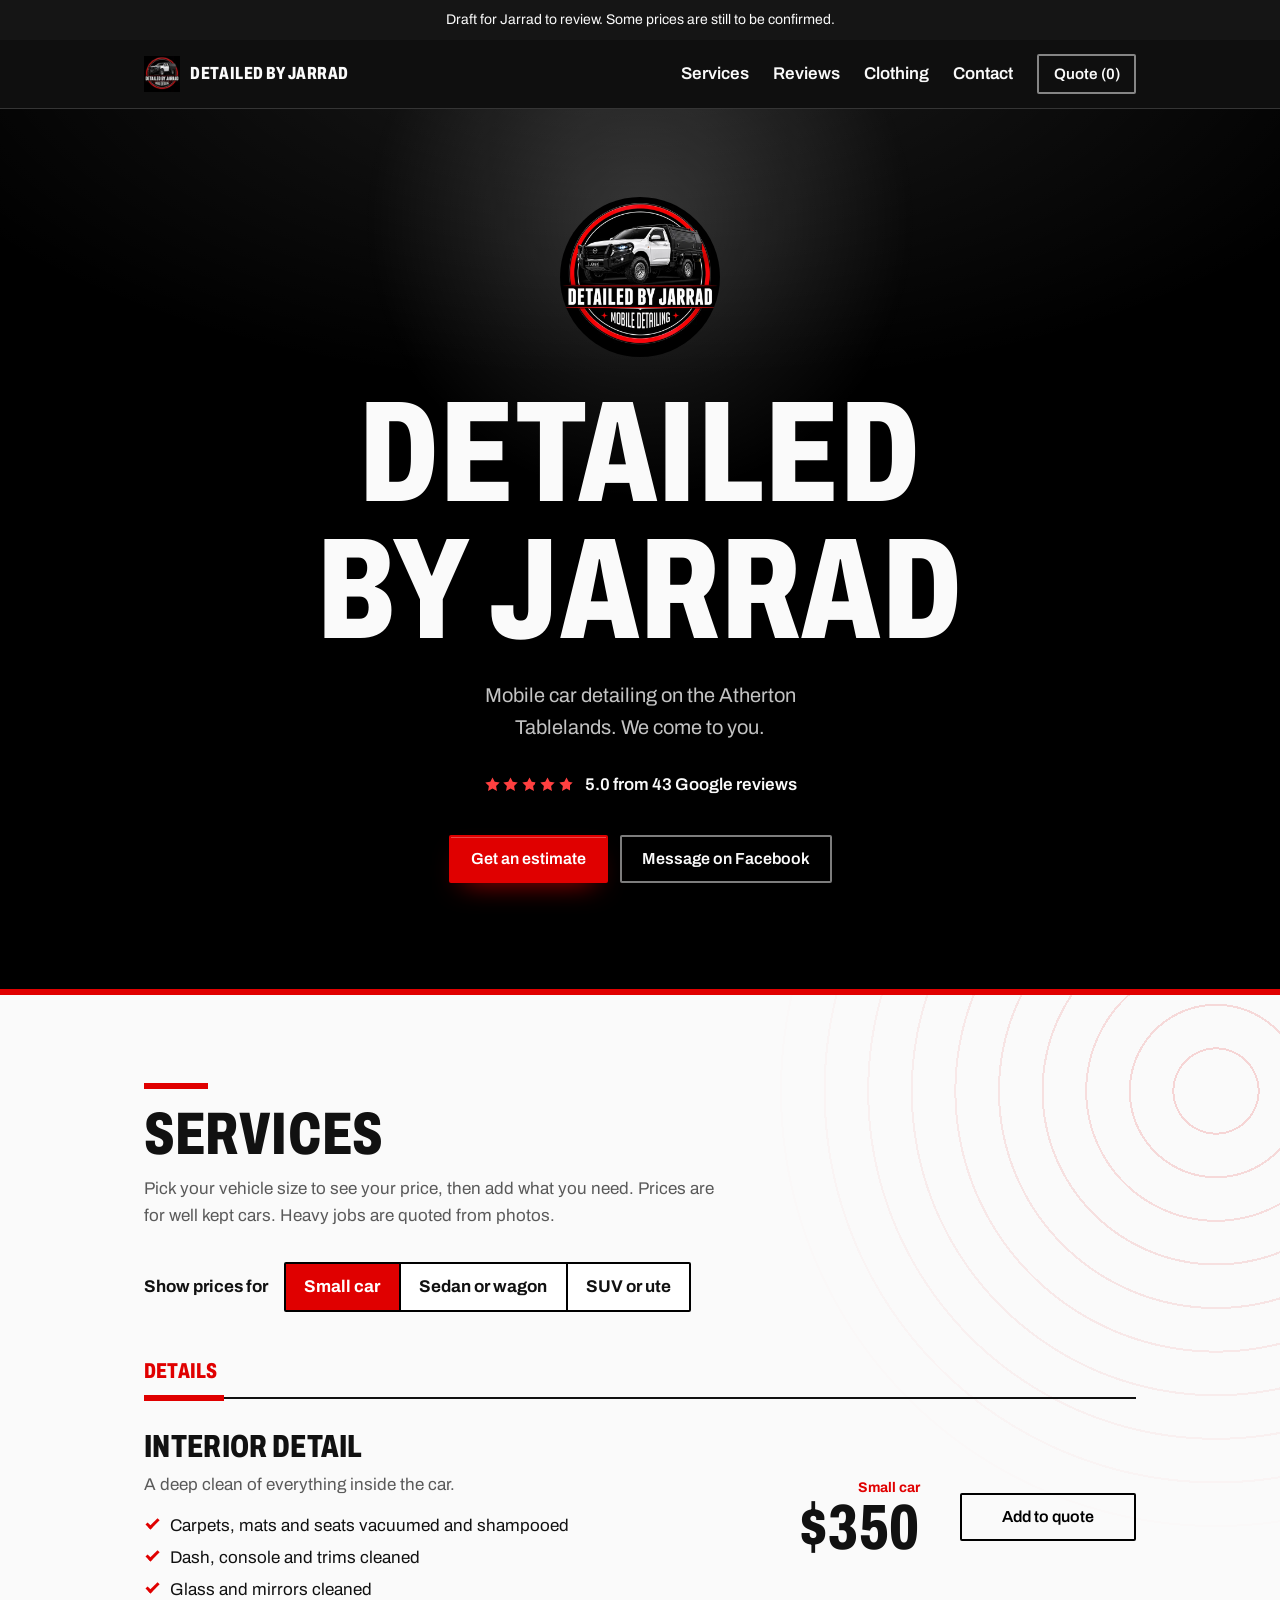
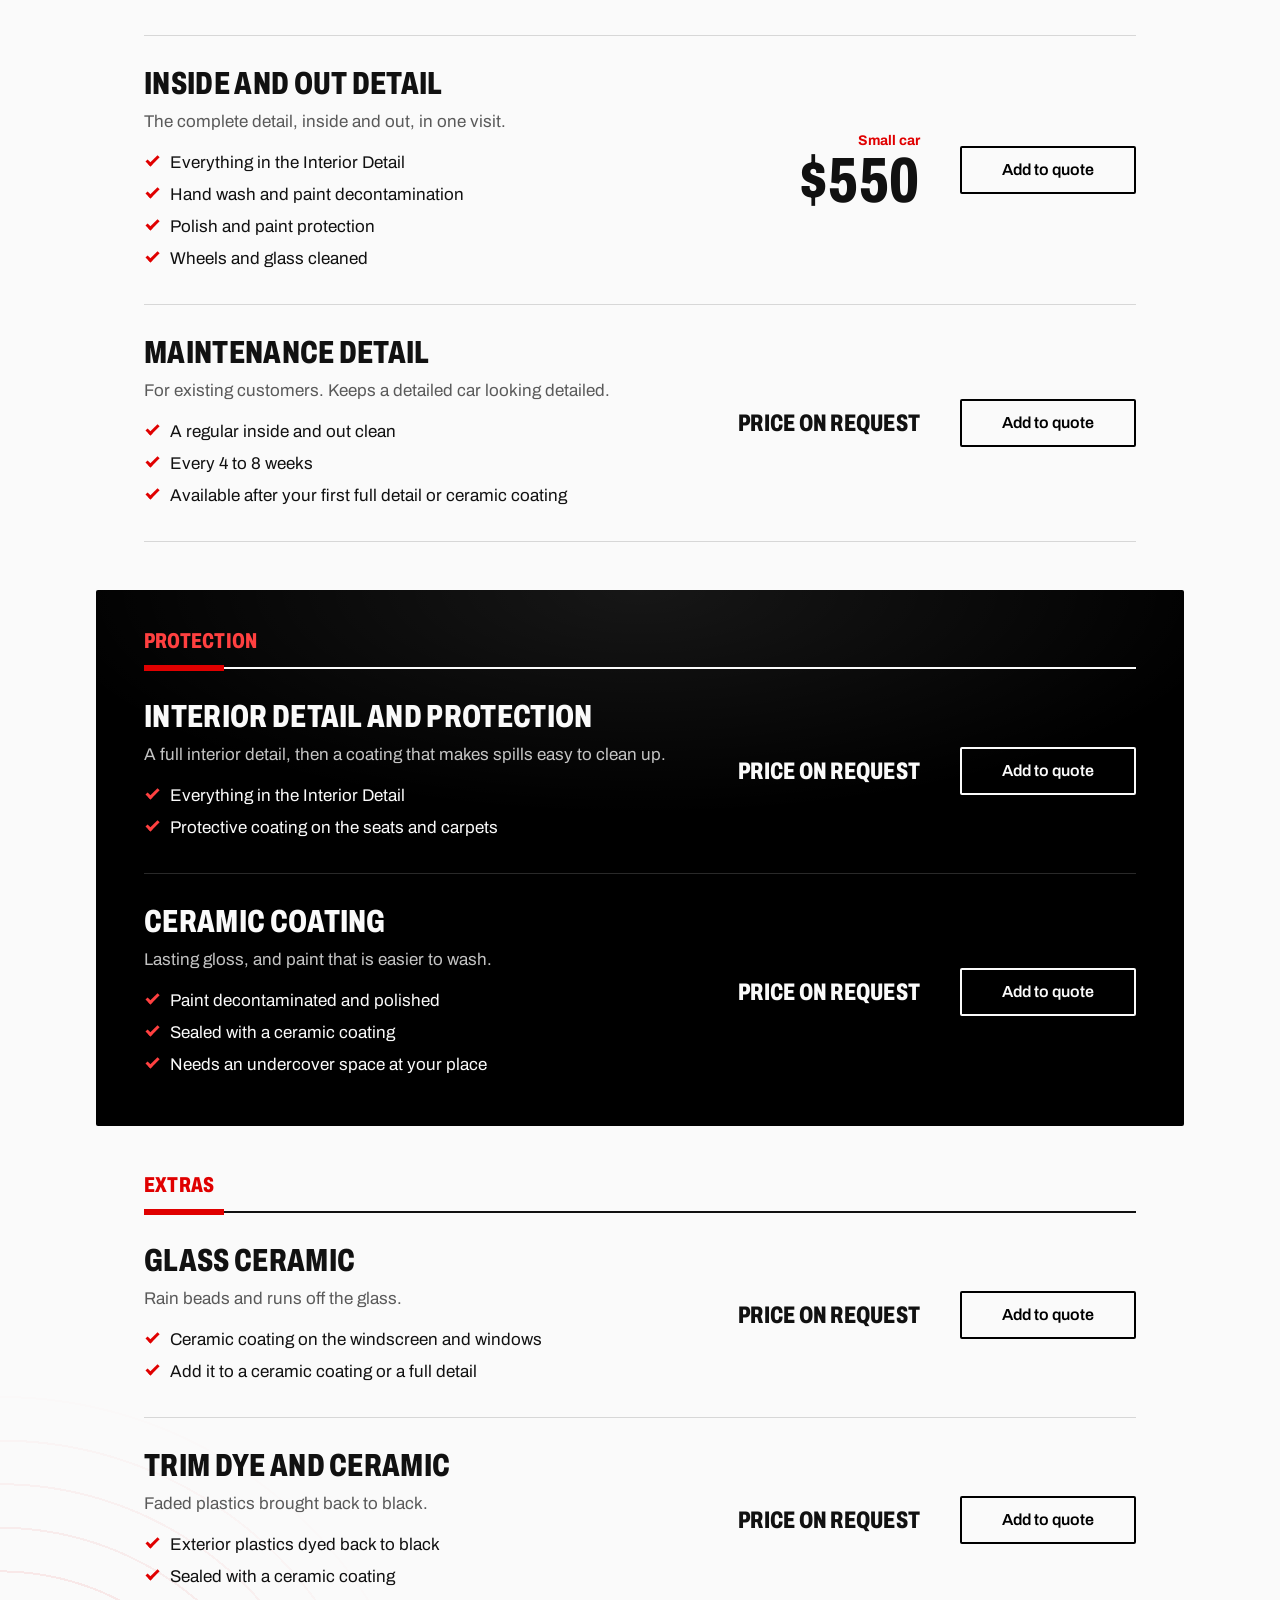
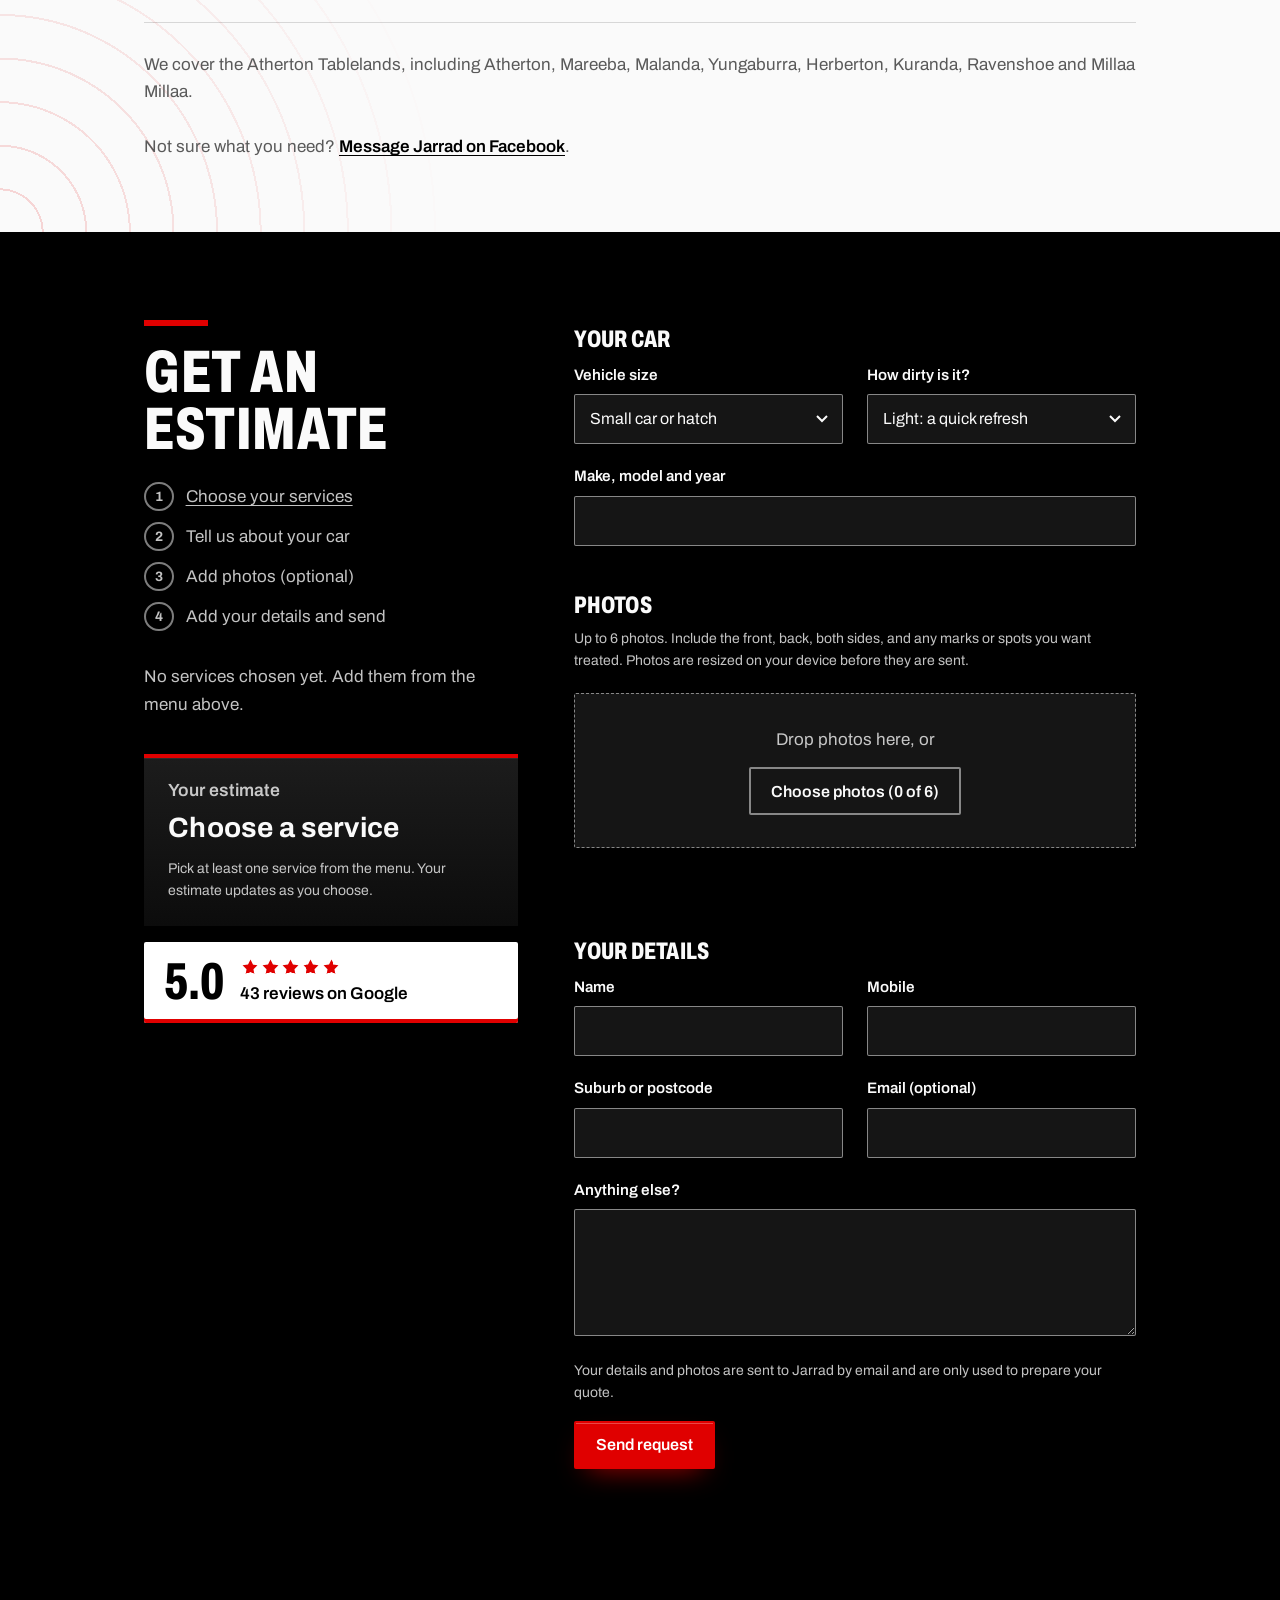
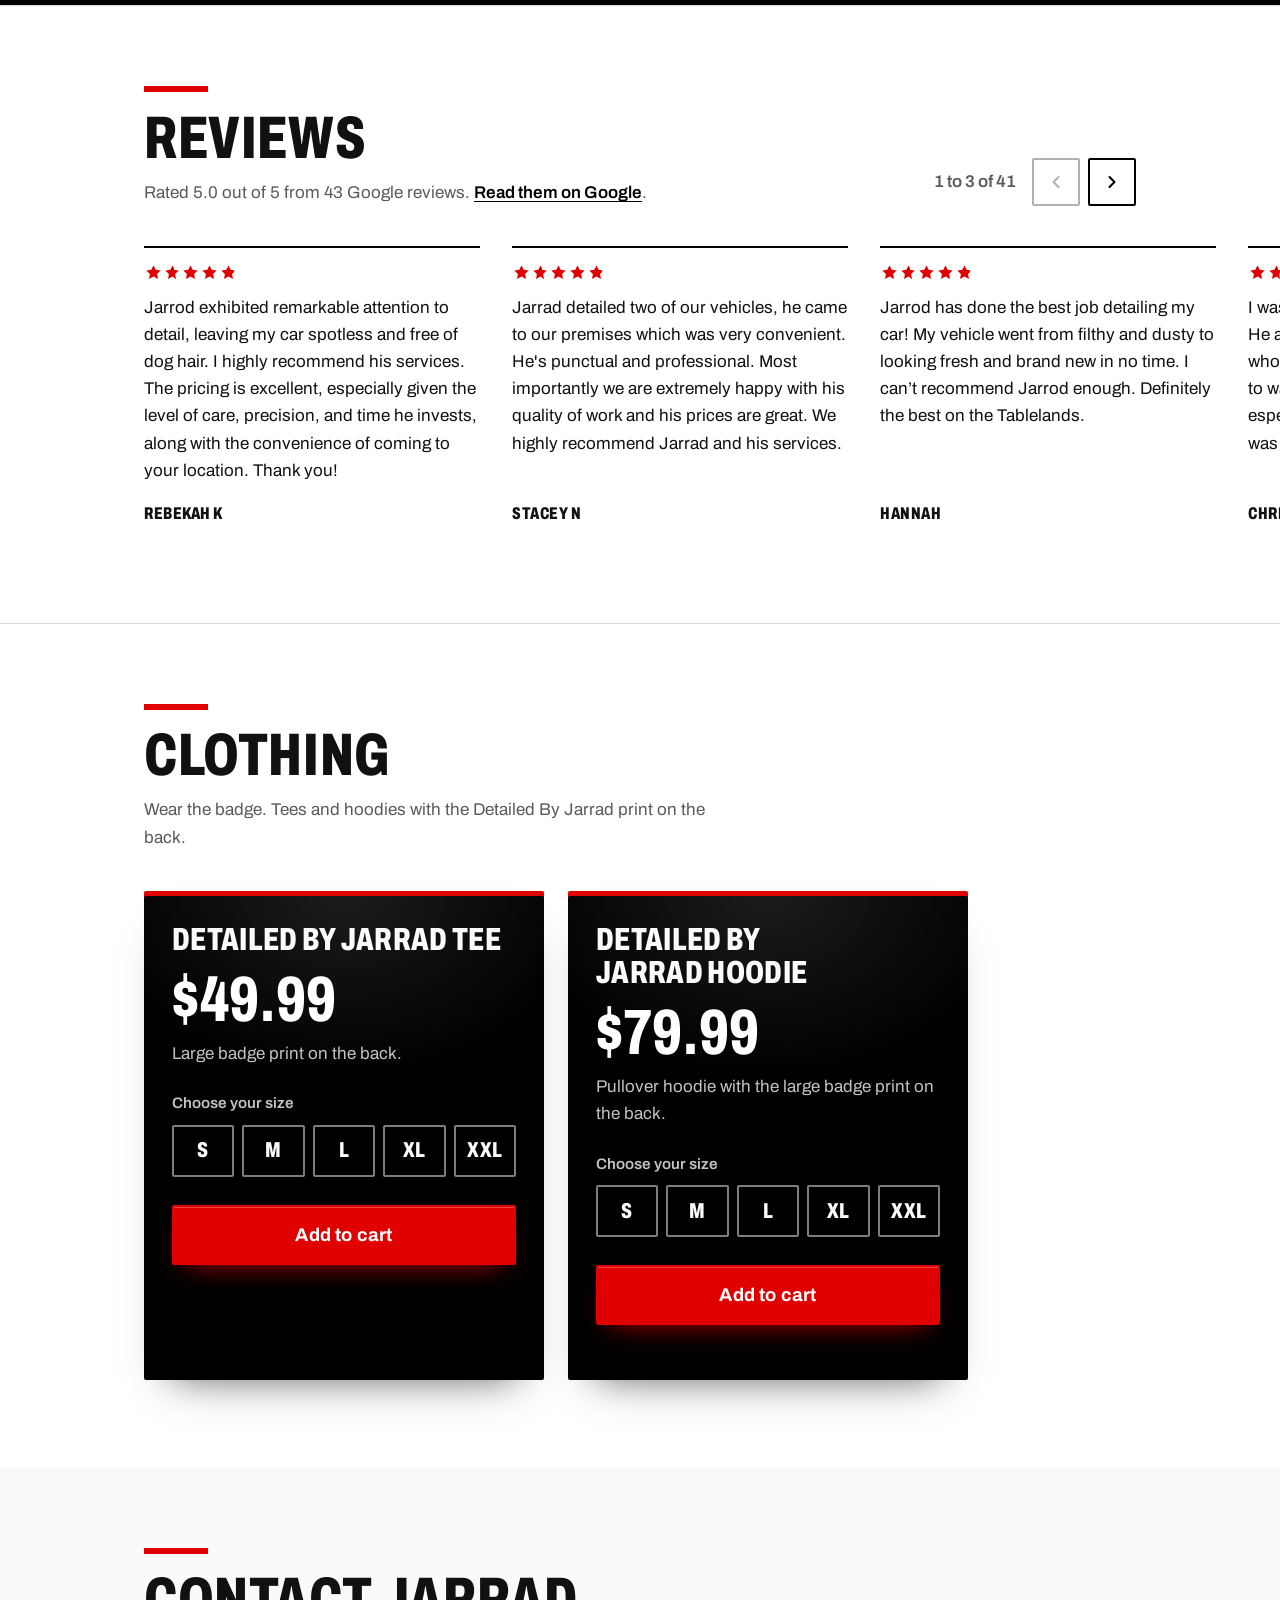
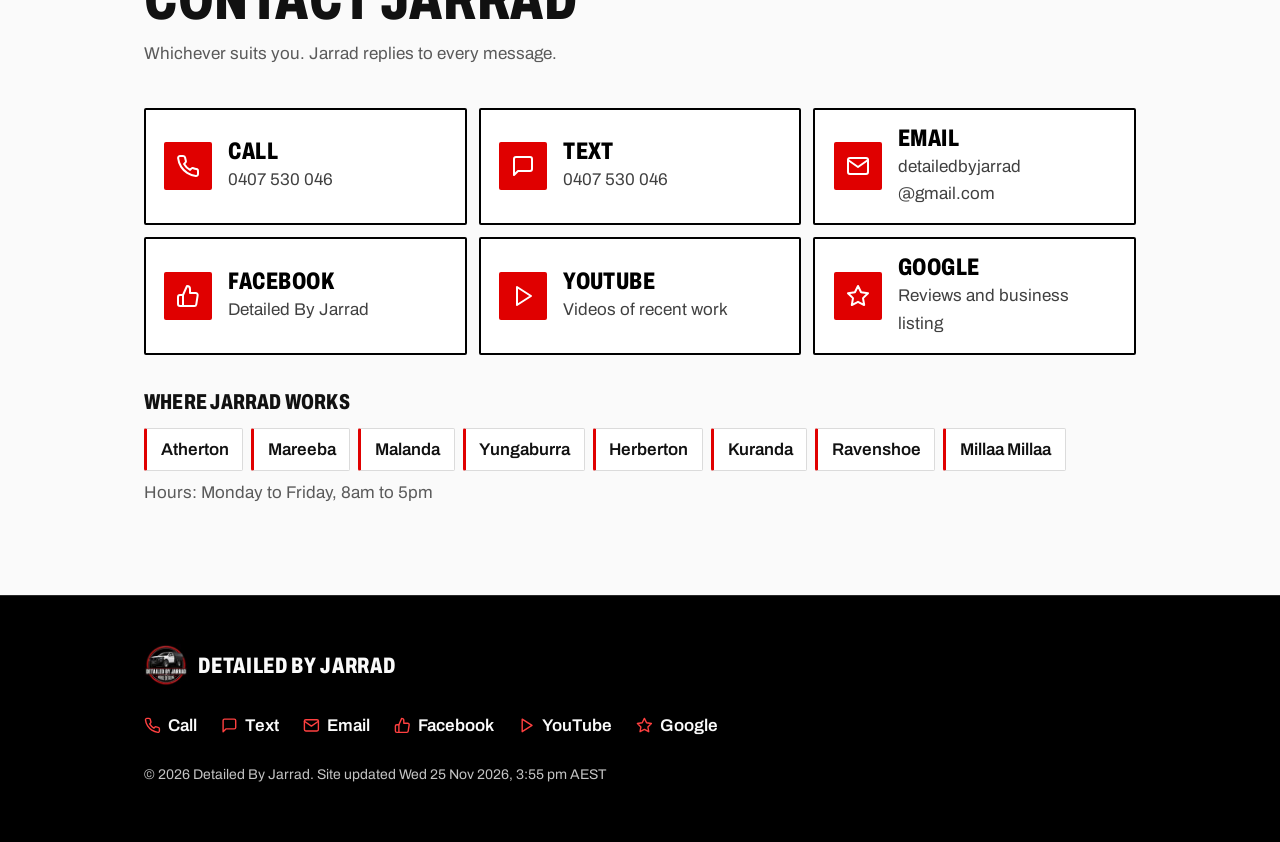
==== commit 1e828cf1: "Copy: remove hyphens and the title separator; Add-ons becomes Extras Co-Authored-By: Claude Fable 5." ====
--- a/index.html
+++ b/index.html
@@ -3,7 +3,7 @@
 <head>
 <meta charset="utf-8">
 <meta name="viewport" content="width=device-width, initial-scale=1">
-<title>Detailed By Jarrad | Mobile car detailing, Atherton Tablelands</title>
+<title>Detailed By Jarrad, mobile car detailing, Atherton Tablelands</title>
 <meta name="description" content="Mobile car detailing on the Atherton Tablelands by Jarrad. Choose your services, add photos of your car and get an estimate.">
 <meta name="theme-color" content="#000000">
 <meta property="og:type" content="website">
@@ -2318,7 +2318,7 @@
   <section class="services" id="services" aria-labelledby="services-title">
     <div class="wrap">
       <h2 id="services-title">Services</h2>
-      <p class="intro">Pick your vehicle size to see your price, then add what you need. Prices are for well-kept cars. Heavy jobs are quoted from photos.</p>
+      <p class="intro">Pick your vehicle size to see your price, then add what you need. Prices are for well kept cars. Heavy jobs are quoted from photos.</p>
       <div class="size-switch"><span class="size-switch__label" id="size-switch-label">Show prices for</span><div class="seg-group" role="radiogroup" aria-labelledby="size-switch-label"><label class="seg"><input type="radio" name="menu-size" value="small" checked><span>Small car</span></label><label class="seg"><input type="radio" name="menu-size" value="medium"><span>Sedan or wagon</span></label><label class="seg"><input type="radio" name="menu-size" value="large"><span>SUV or ute</span></label></div></div>
       <div class="menu-group"><h3 class="menu__group">Details</h3>
       <ul class="menu">
@@ -2331,7 +2331,7 @@
       <li class="menu__item"><div class="menu__text"><h4>Interior Detail and Protection</h4><p>A full interior detail, then a coating that makes spills easy to clean up.</p><ul class="menu__includes"><li>Everything in the Interior Detail</li><li>Protective coating on the seats and carpets</li></ul></div><div class="menu__price"><span class="menu__figure menu__figure--ask">Price on request</span></div><button class="btn btn-line menu__add" type="button" data-service="interior-protect" data-name="Interior Detail and Protection" aria-pressed="false">Add to quote</button></li>
       <li class="menu__item"><div class="menu__text"><h4>Ceramic Coating</h4><p>Lasting gloss, and paint that is easier to wash.</p><ul class="menu__includes"><li>Paint decontaminated and polished</li><li>Sealed with a ceramic coating</li><li>Needs an undercover space at your place</li></ul></div><div class="menu__price"><span class="menu__figure menu__figure--ask">Price on request</span></div><button class="btn btn-line menu__add" type="button" data-service="ceramic" data-name="Ceramic Coating" aria-pressed="false">Add to quote</button></li>
       </ul></div>
-      <div class="menu-group"><h3 class="menu__group">Add-ons</h3>
+      <div class="menu-group"><h3 class="menu__group">Extras</h3>
       <ul class="menu">
       <li class="menu__item"><div class="menu__text"><h4>Glass Ceramic</h4><p>Rain beads and runs off the glass.</p><ul class="menu__includes"><li>Ceramic coating on the windscreen and windows</li><li>Add it to a ceramic coating or a full detail</li></ul></div><div class="menu__price"><span class="menu__figure menu__figure--ask">Price on request</span></div><button class="btn btn-line menu__add" type="button" data-service="glass" data-name="Glass Ceramic" aria-pressed="false">Add to quote</button></li>
       <li class="menu__item"><div class="menu__text"><h4>Trim Dye and Ceramic</h4><p>Faded plastics brought back to black.</p><ul class="menu__includes"><li>Exterior plastics dyed back to black</li><li>Sealed with a ceramic coating</li></ul></div><div class="menu__price"><span class="menu__figure menu__figure--ask">Price on request</span></div><button class="btn btn-line menu__add" type="button" data-service="trim" data-name="Trim Dye and Ceramic" aria-pressed="false">Add to quote</button></li>
@@ -2522,7 +2522,7 @@
       <li><a href="https://www.youtube.com/channel/UCBm45BoEaUpCr5qCiUiTulg" target="_blank" rel="noopener"><svg class="way__icon" viewBox="0 0 24 24" width="24" height="24" fill="none" stroke="currentColor" stroke-width="2" stroke-linecap="round" stroke-linejoin="round" aria-hidden="true"><polygon points="6 3 20 12 6 21 6 3"/></svg>YouTube</a></li>
       <li><a href="https://www.google.com.au/maps/place/Detailed+By+Jarrad/@-17.0990467,145.0296002,10z/data=!3m1!4b1!4m6!3m5!1s0x86856b624474c15:0x244f8d8d50b05dca!8m2!3d-17.0993132!4d145.3592438!16s%2Fg%2F11y7k8p_wx" target="_blank" rel="noopener"><svg class="way__icon" viewBox="0 0 24 24" width="24" height="24" fill="none" stroke="currentColor" stroke-width="2" stroke-linecap="round" stroke-linejoin="round" aria-hidden="true"><polygon points="12 2 15.09 8.26 22 9.27 17 14.14 18.18 21.02 12 17.77 5.82 21.02 7 14.14 2 9.27 8.91 8.26 12 2"/></svg>Google</a></li>
     </ul>
-    <p class="small">&copy; 2026 Detailed By Jarrad. Site updated <time datetime="2026-11-25T15:53+10:00">Wed 25 Nov 2026, 3:53 pm AEST</time></p>
+    <p class="small">&copy; 2026 Detailed By Jarrad. Site updated <time datetime="2026-11-25T15:55+10:00">Wed 25 Nov 2026, 3:55 pm AEST</time></p>
   </div>
 </footer>
 
@@ -2531,7 +2531,7 @@
   <a class="btn btn-ghost" href="tel:0407530046">Call</a>
 </nav>
 
-<button class="cart-fab" id="cart-fab" type="button" aria-haspopup="dialog" hidden>Cart (0)</button><dialog class="drawer" id="cart" aria-labelledby="cart-title"><div class="drawer__inner"><div class="drawer__head"><h2 id="cart-title">Your cart</h2><button class="btn btn-ghost btn-sm" type="button" data-close>Close</button></div><ul class="cart-items" id="cart-items"></ul><p class="note" id="cart-empty">Your cart is empty. Add a tee or hoodie from the Clothing section.</p><div id="cart-checkout"><fieldset class="cart-delivery"><legend>Delivery</legend><label><input type="radio" name="cart-delivery" value="pickup" checked> Pickup or drop-off on the Atherton Tablelands (free)</label><label><input type="radio" name="cart-delivery" value="post"> Post, Australia-wide ($12, free on orders of $100 or more)</label></fieldset><dl class="cart-totals"><div><dt>Items</dt><dd id="cart-sub"></dd></div><div><dt>Delivery</dt><dd id="cart-post"></dd></div><div class="cart-total"><dt>Total</dt><dd id="cart-total"></dd></div></dl><p class="help">Send your order to Jarrad. He replies to confirm it and arrange payment.</p><div class="cart-actions"><a class="btn btn-primary" id="cart-sms" href="#merch">Order by text</a><a class="btn btn-ghost" id="cart-email" href="#merch">Order by email</a></div></div></div></dialog>
+<button class="cart-fab" id="cart-fab" type="button" aria-haspopup="dialog" hidden>Cart (0)</button><dialog class="drawer" id="cart" aria-labelledby="cart-title"><div class="drawer__inner"><div class="drawer__head"><h2 id="cart-title">Your cart</h2><button class="btn btn-ghost btn-sm" type="button" data-close>Close</button></div><ul class="cart-items" id="cart-items"></ul><p class="note" id="cart-empty">Your cart is empty. Add a tee or hoodie from the Clothing section.</p><div id="cart-checkout"><fieldset class="cart-delivery"><legend>Delivery</legend><label><input type="radio" name="cart-delivery" value="pickup" checked> Pickup or drop off on the Atherton Tablelands (free)</label><label><input type="radio" name="cart-delivery" value="post"> Post, Australia wide ($12, free on orders of $100 or more)</label></fieldset><dl class="cart-totals"><div><dt>Items</dt><dd id="cart-sub"></dd></div><div><dt>Delivery</dt><dd id="cart-post"></dd></div><div class="cart-total"><dt>Total</dt><dd id="cart-total"></dd></div></dl><p class="help">Send your order to Jarrad. He replies to confirm it and arrange payment.</p><div class="cart-actions"><a class="btn btn-primary" id="cart-sms" href="#merch">Order by text</a><a class="btn btn-ghost" id="cart-email" href="#merch">Order by email</a></div></div></div></dialog>
 
 <dialog class="drawer" id="quote-list" aria-labelledby="ql-title">
   <div class="drawer__inner">
@@ -3214,7 +3214,7 @@
       });
       lines.push('Delivery: ' + (sum.posting
         ? 'Post (' + (sum.postage ? dollars(sum.postage) : 'free') + ')'
-        : 'Pickup or drop-off' + (shop.area ? ' on the ' + shop.area : '')));
+        : 'Pickup or drop off' + (shop.area ? ' on the ' + shop.area : '')));
       lines.push('Total: ' + dollars(sum.total));
       lines.push('My name: ');
       if (sum.posting) {
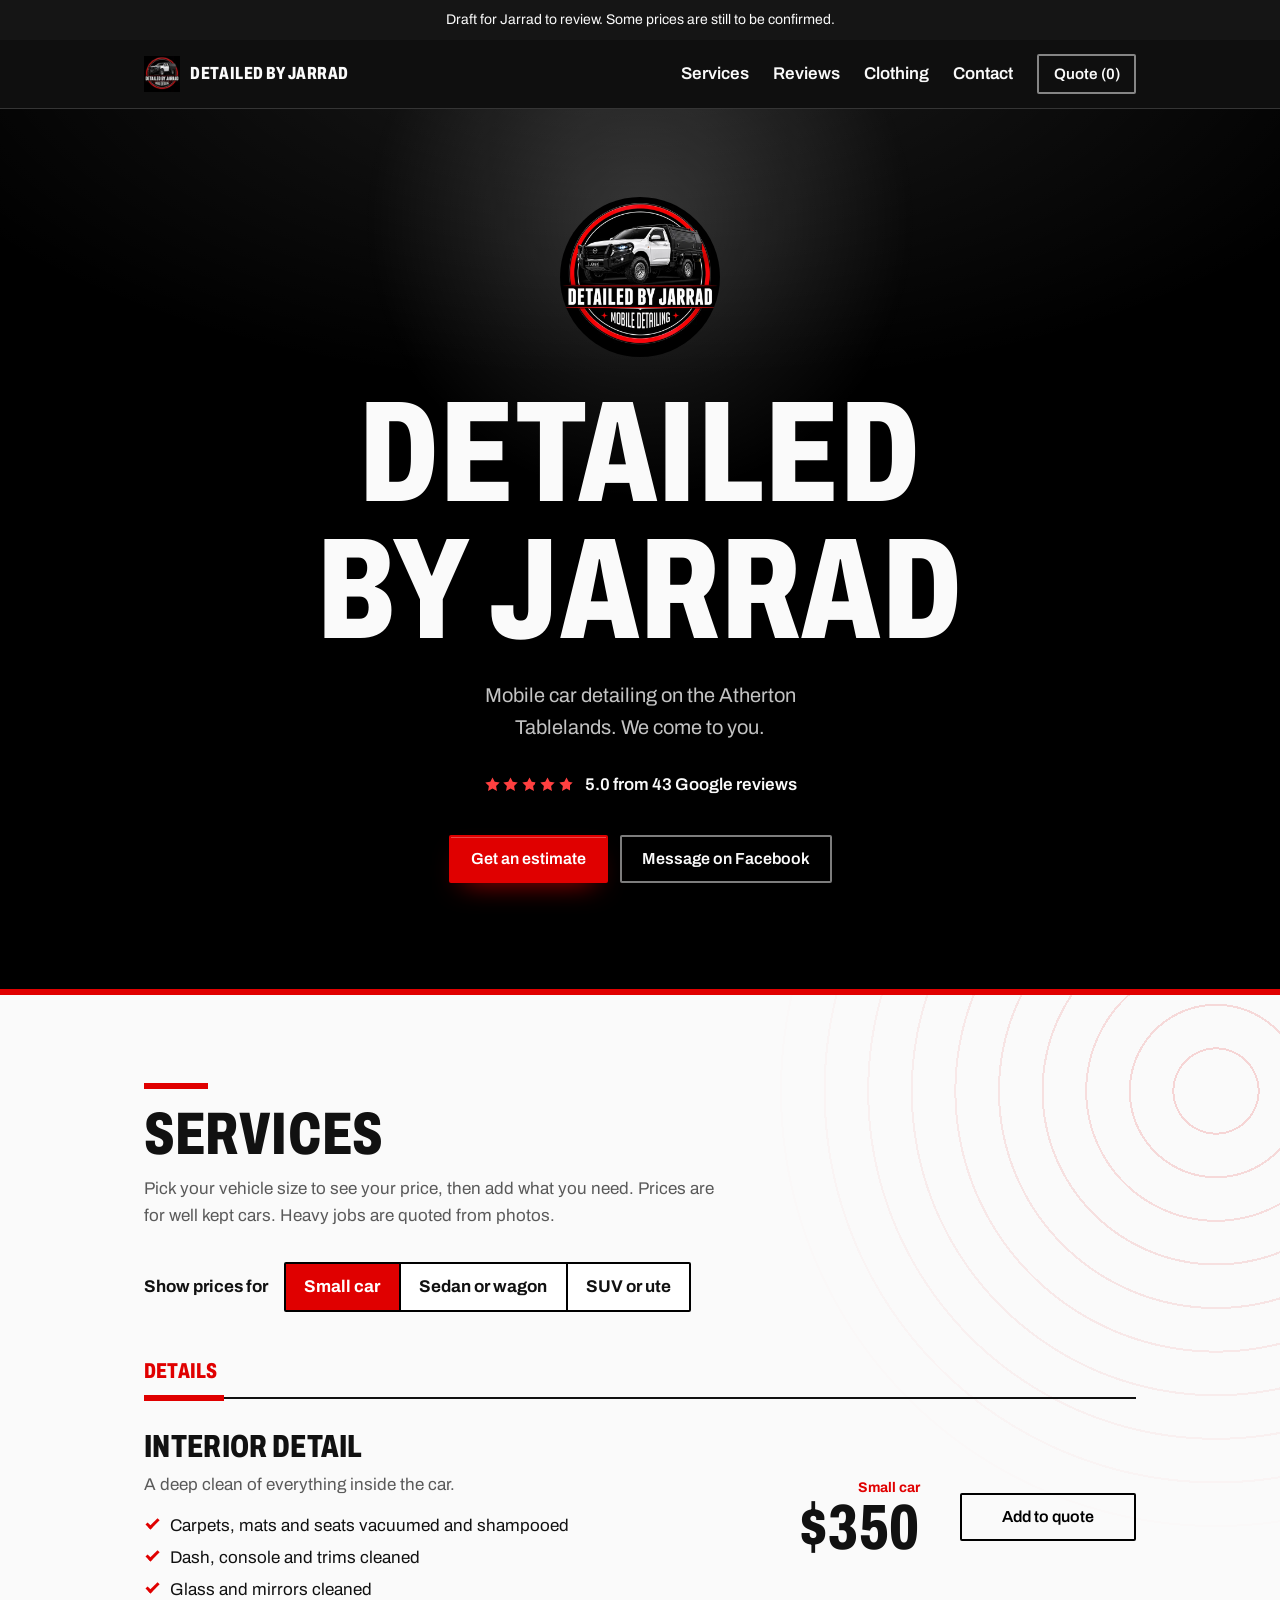
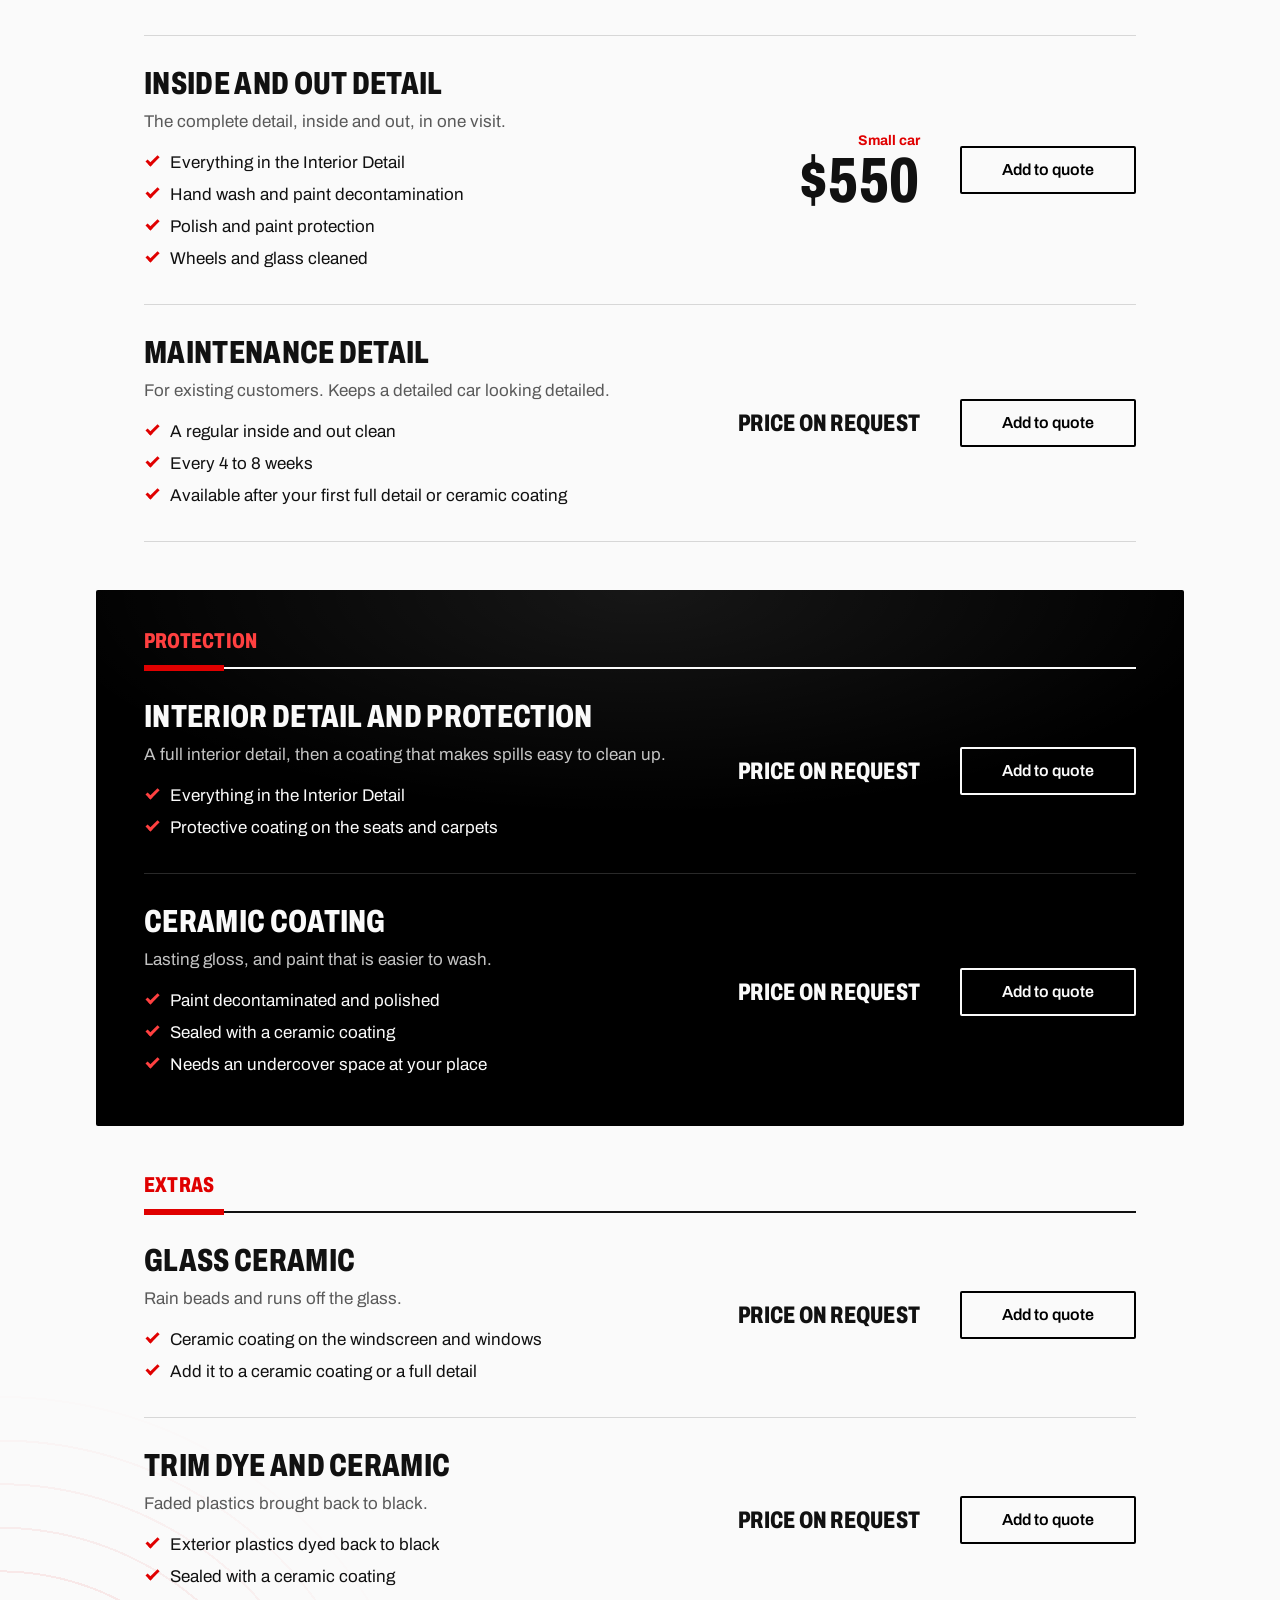
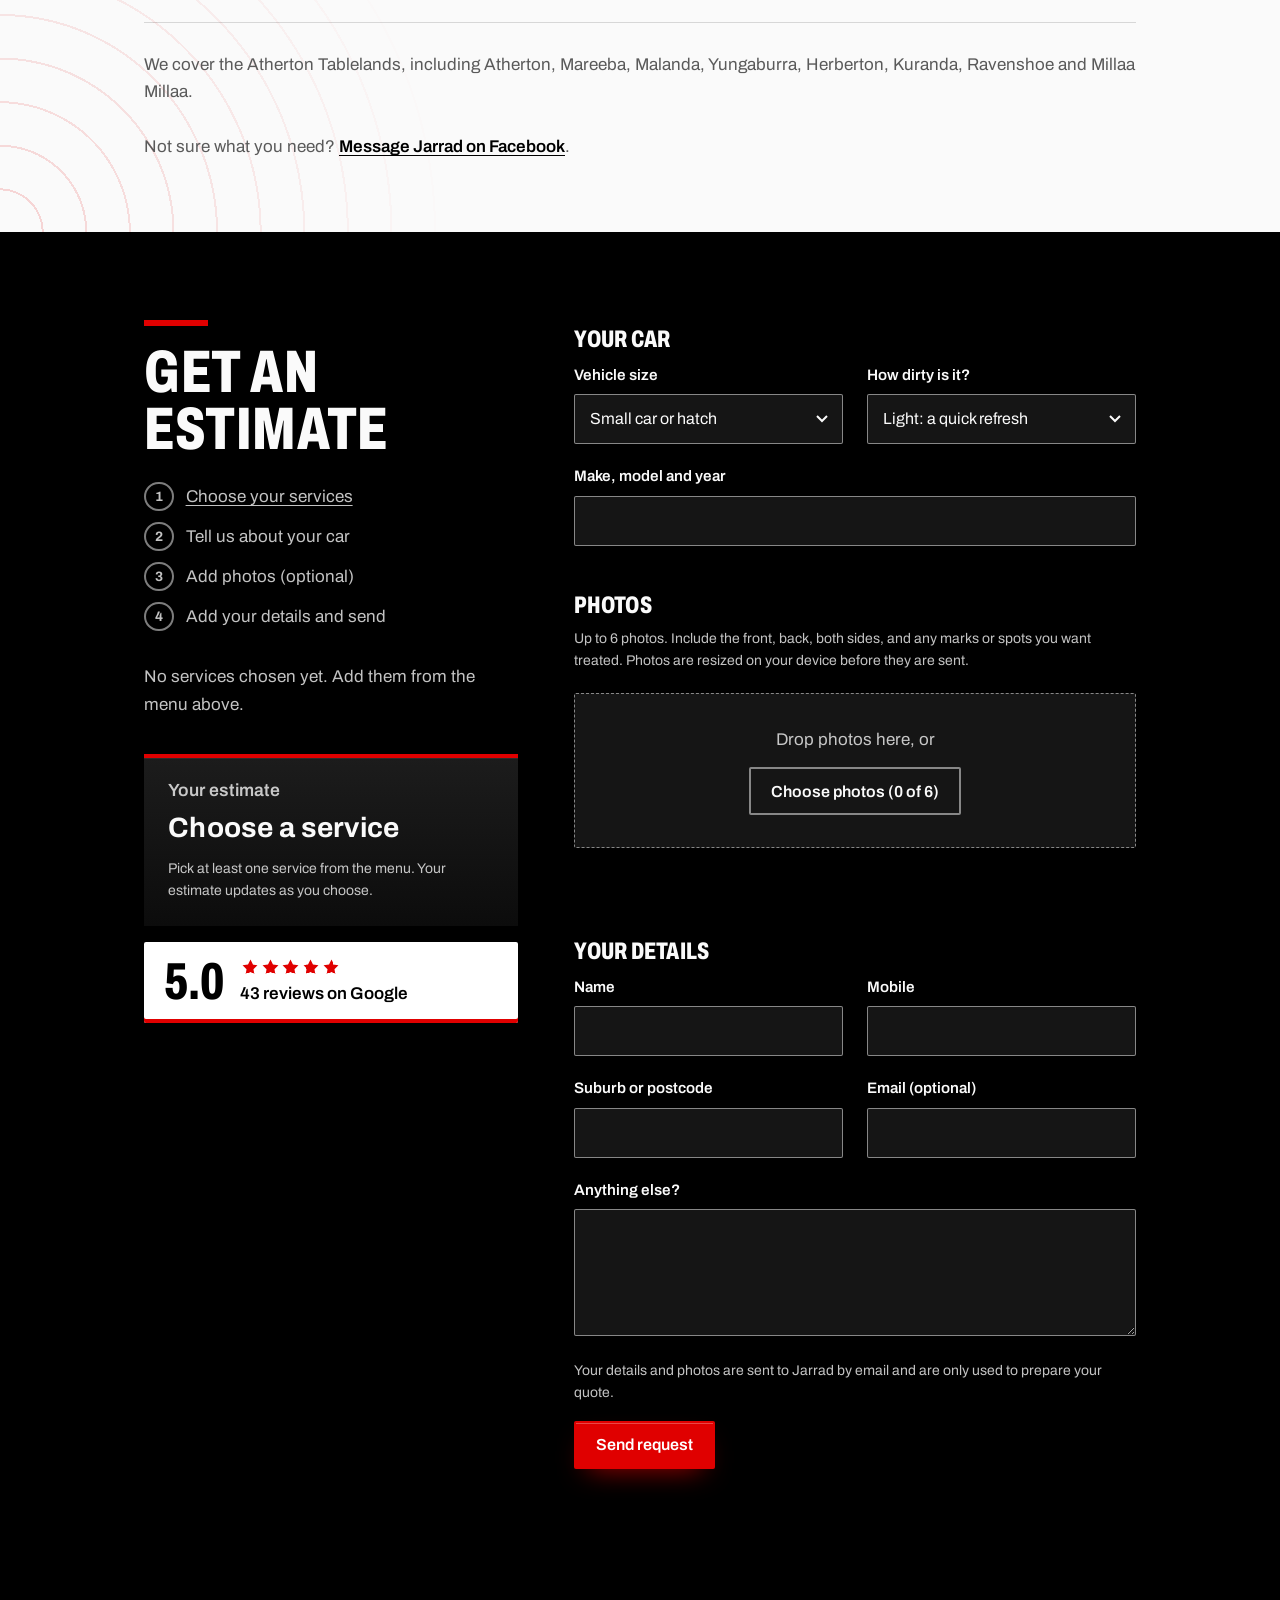
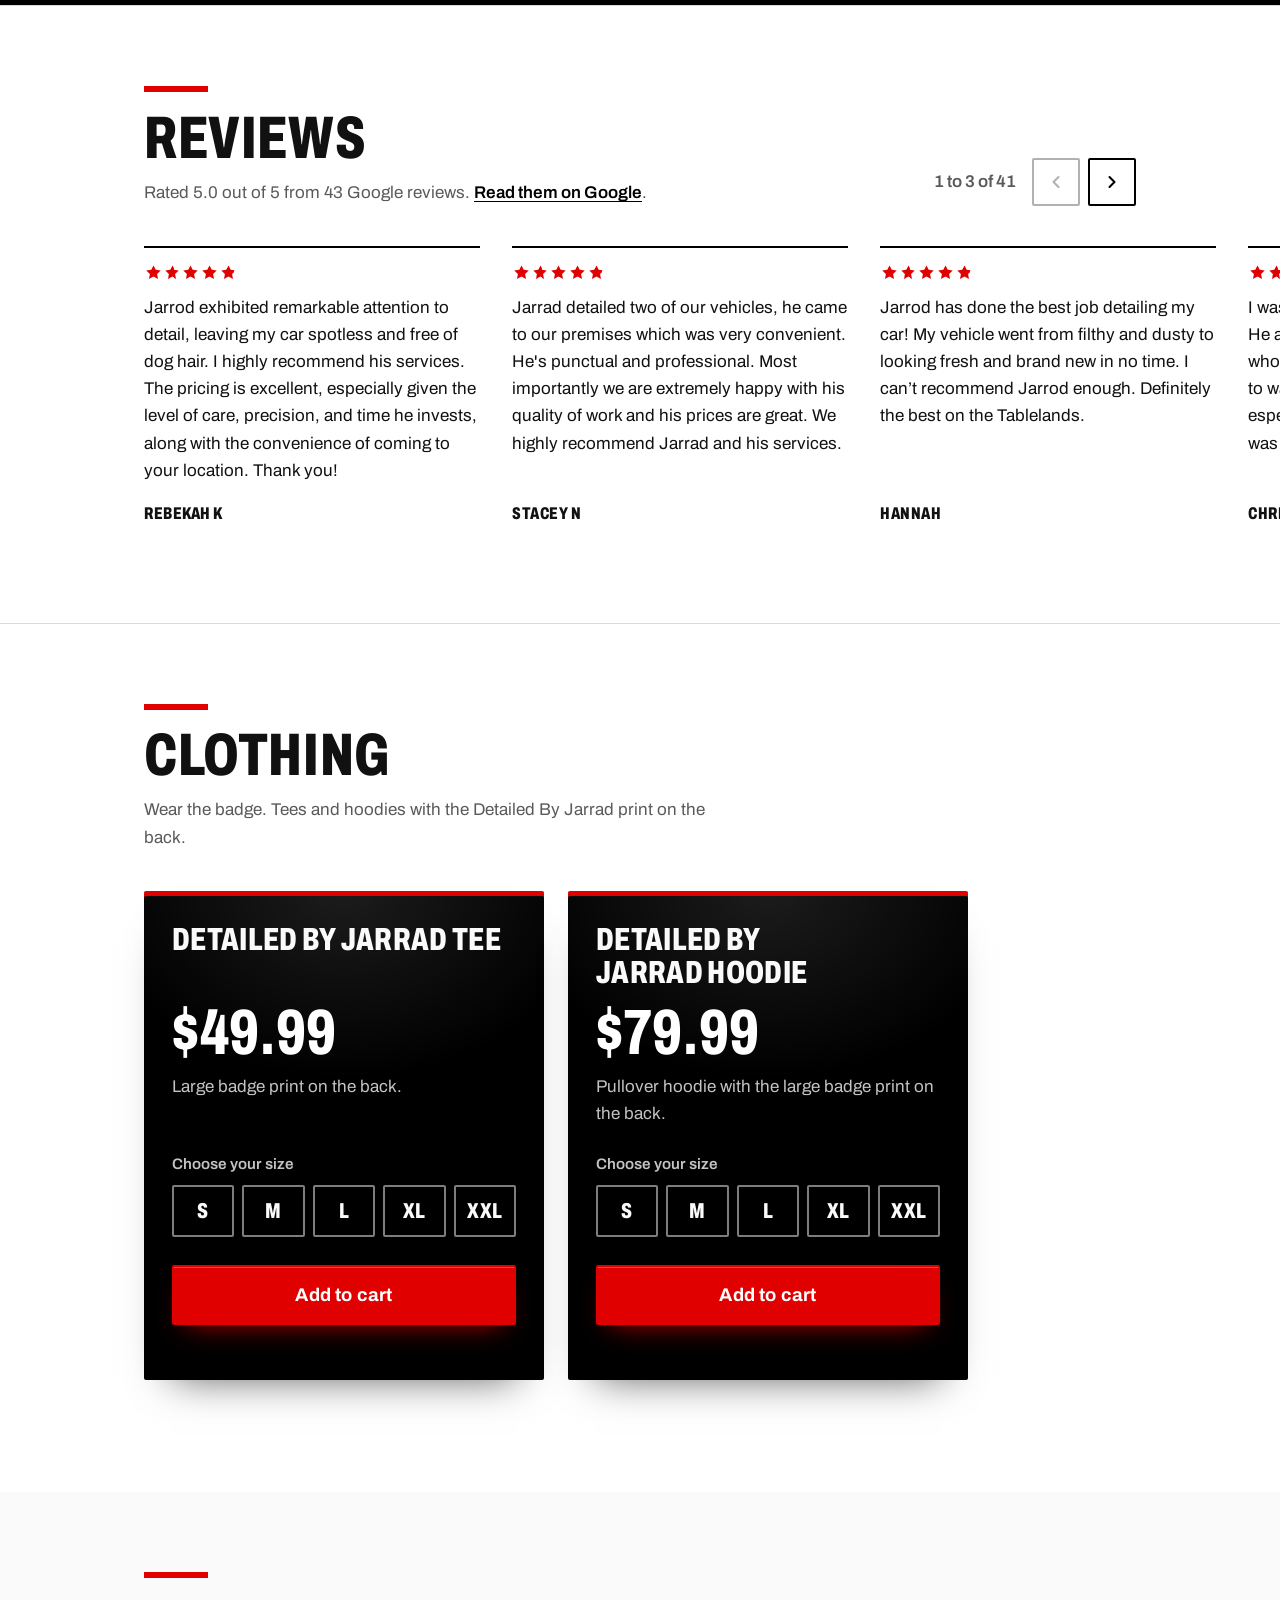
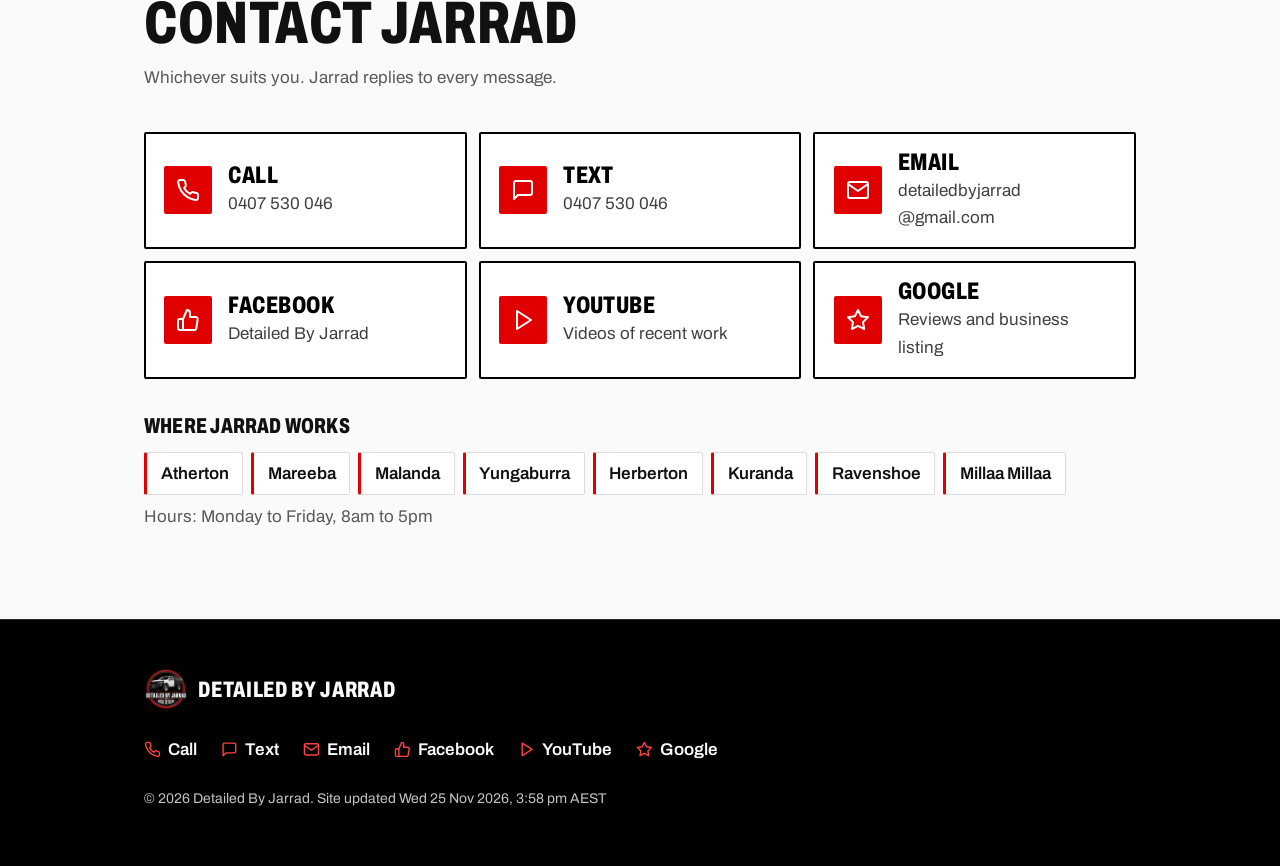
==== commit c233f539: "Clothing cards: shared rows so prices, sizes and buttons line up Co-Authored-By: Claude Fable 5.2 <n" ====
--- a/index.html
+++ b/index.html
@@ -943,6 +943,29 @@
   font-size: 2rem;
 }
 
+/* Cards in a row share one set of rows, so names, prices, sizes and buttons line up. */
+@supports (grid-template-rows: subgrid) {
+  .product:not(:has(.product__picture, picture, img)) {
+    grid-row: span 6;
+    grid-template-rows: subgrid;
+    row-gap: 0;
+  }
+
+  .product:not(:has(.product__picture, picture, img)) .product__body {
+    grid-row: span 6;
+    grid-template-rows: subgrid;
+    align-content: normal;
+  }
+
+  .products {
+    row-gap: 0;
+  }
+
+  .product {
+    margin-bottom: 1.5rem;
+  }
+}
+
 .product__body p {
   color: var(--muted-dark);
 }
@@ -2522,7 +2545,7 @@
       <li><a href="https://www.youtube.com/channel/UCBm45BoEaUpCr5qCiUiTulg" target="_blank" rel="noopener"><svg class="way__icon" viewBox="0 0 24 24" width="24" height="24" fill="none" stroke="currentColor" stroke-width="2" stroke-linecap="round" stroke-linejoin="round" aria-hidden="true"><polygon points="6 3 20 12 6 21 6 3"/></svg>YouTube</a></li>
       <li><a href="https://www.google.com.au/maps/place/Detailed+By+Jarrad/@-17.0990467,145.0296002,10z/data=!3m1!4b1!4m6!3m5!1s0x86856b624474c15:0x244f8d8d50b05dca!8m2!3d-17.0993132!4d145.3592438!16s%2Fg%2F11y7k8p_wx" target="_blank" rel="noopener"><svg class="way__icon" viewBox="0 0 24 24" width="24" height="24" fill="none" stroke="currentColor" stroke-width="2" stroke-linecap="round" stroke-linejoin="round" aria-hidden="true"><polygon points="12 2 15.09 8.26 22 9.27 17 14.14 18.18 21.02 12 17.77 5.82 21.02 7 14.14 2 9.27 8.91 8.26 12 2"/></svg>Google</a></li>
     </ul>
-    <p class="small">&copy; 2026 Detailed By Jarrad. Site updated <time datetime="2026-11-25T15:55+10:00">Wed 25 Nov 2026, 3:55 pm AEST</time></p>
+    <p class="small">&copy; 2026 Detailed By Jarrad. Site updated <time datetime="2026-11-25T15:58+10:00">Wed 25 Nov 2026, 3:58 pm AEST</time></p>
   </div>
 </footer>
 
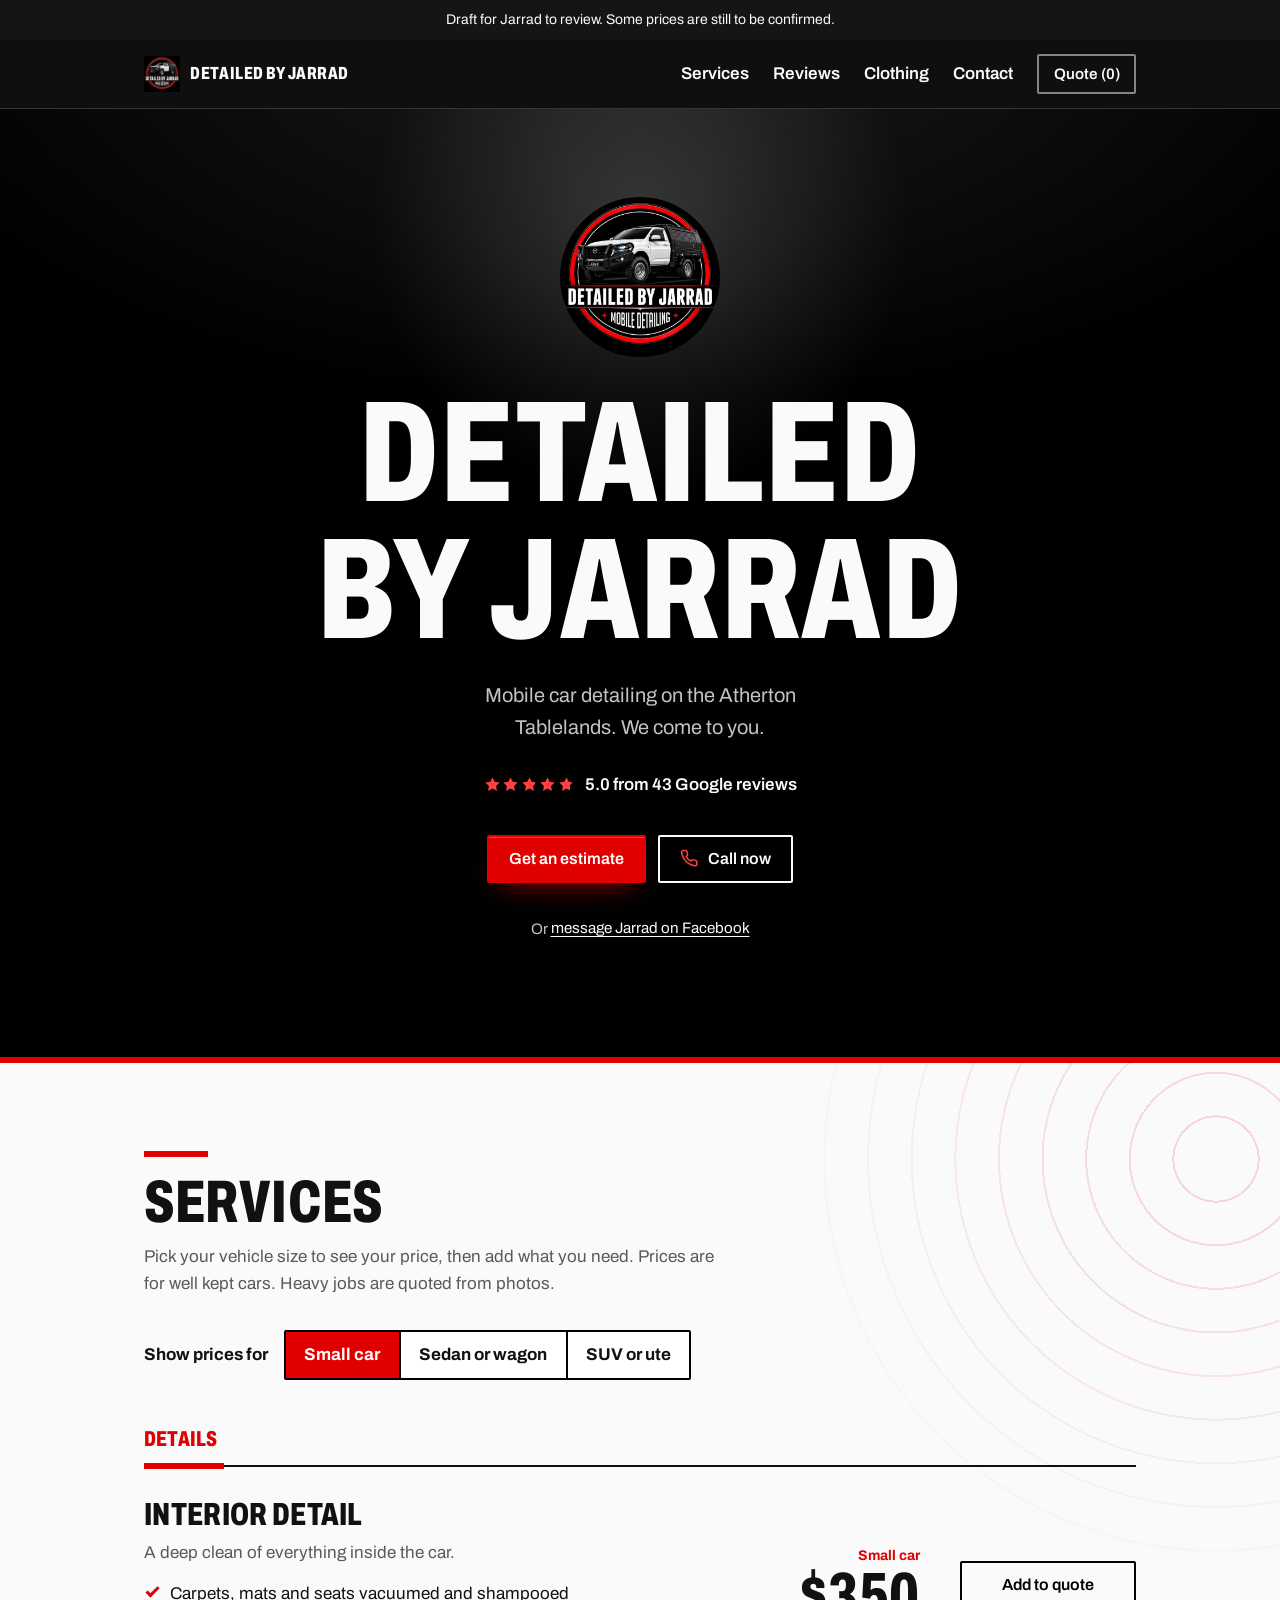
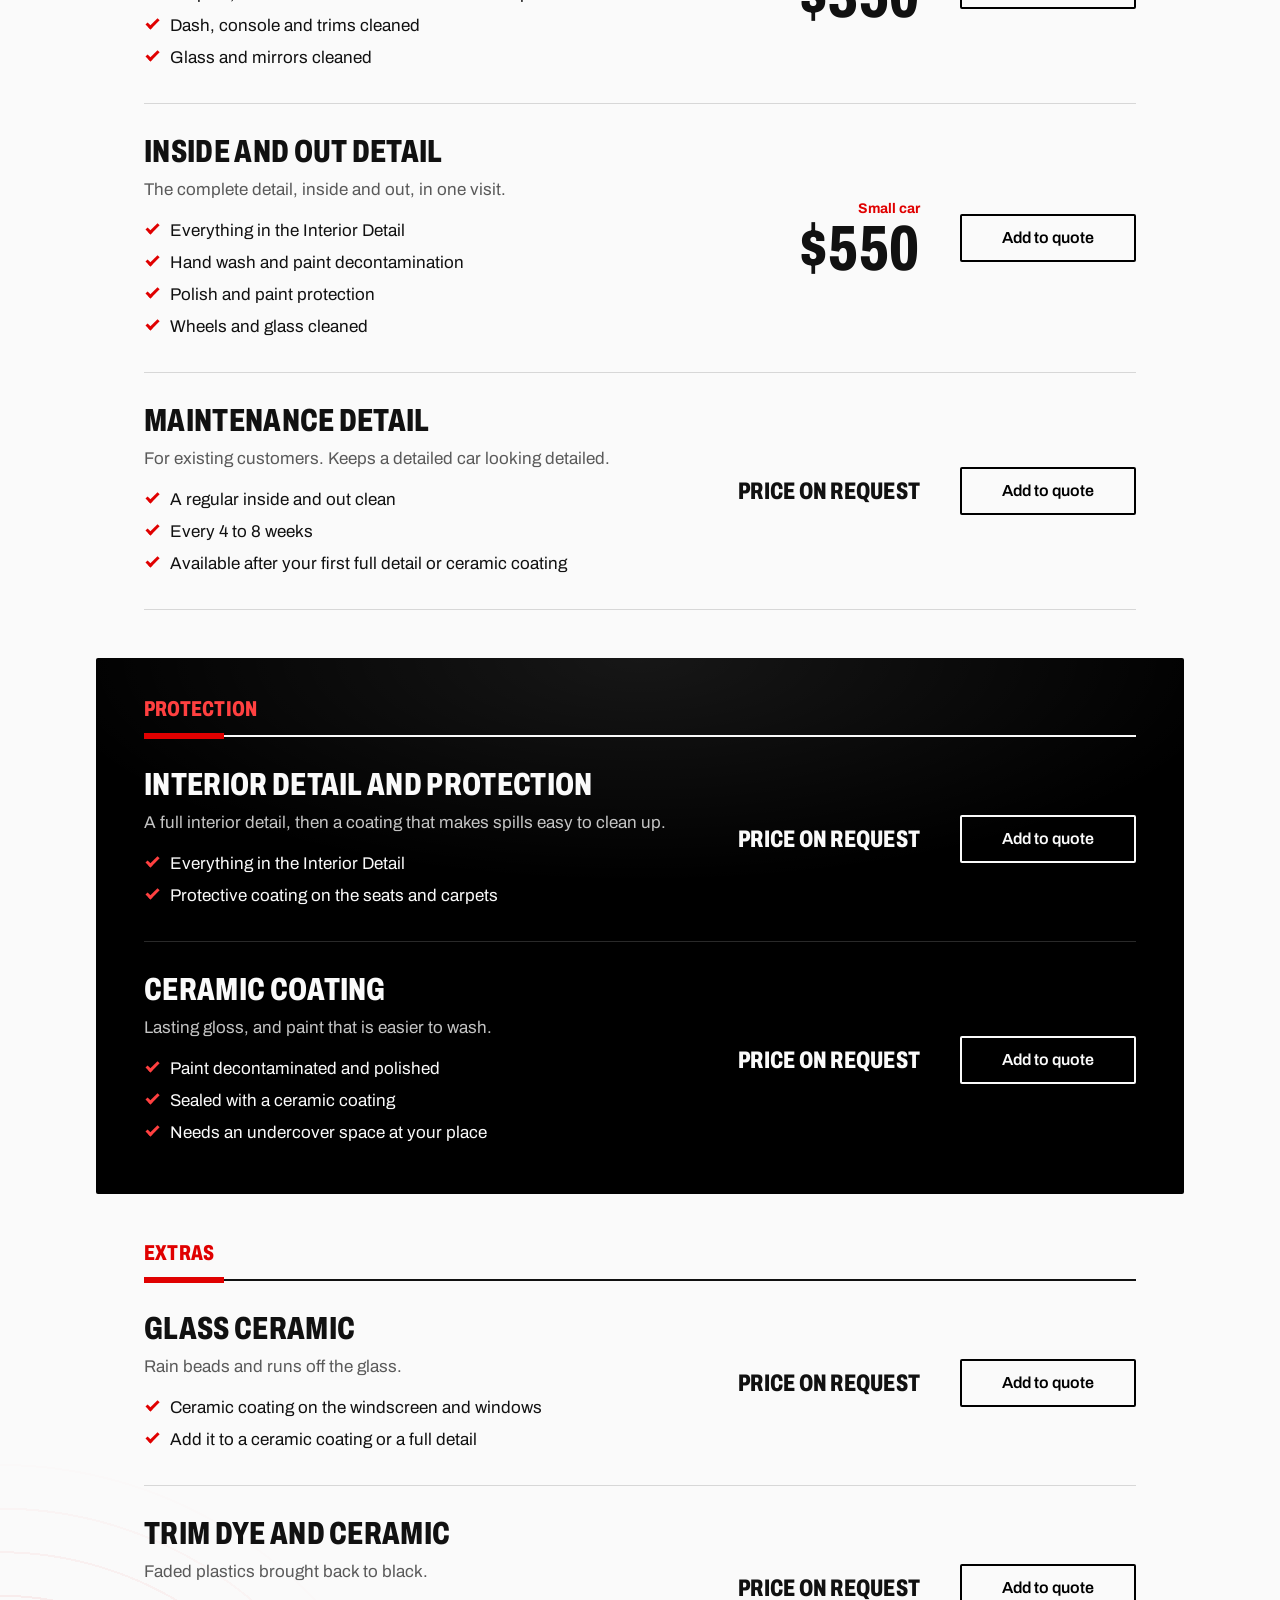
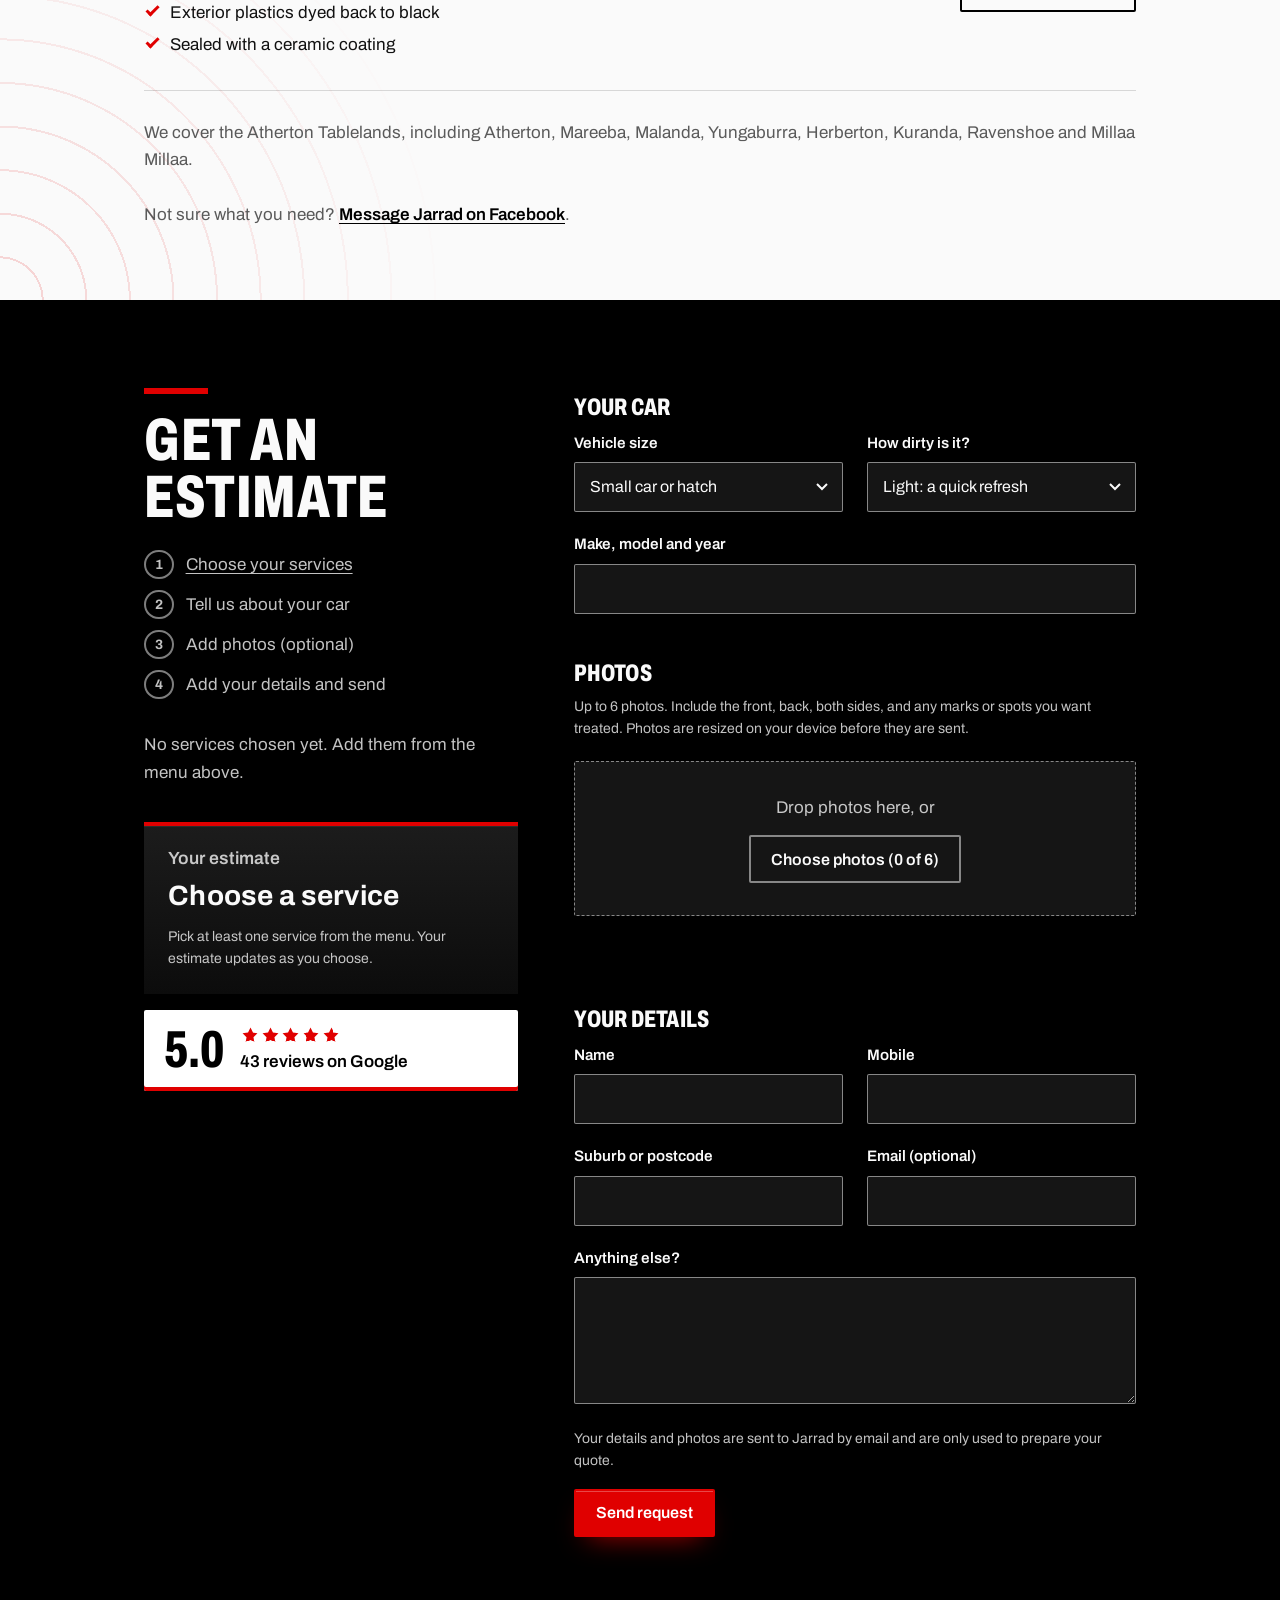
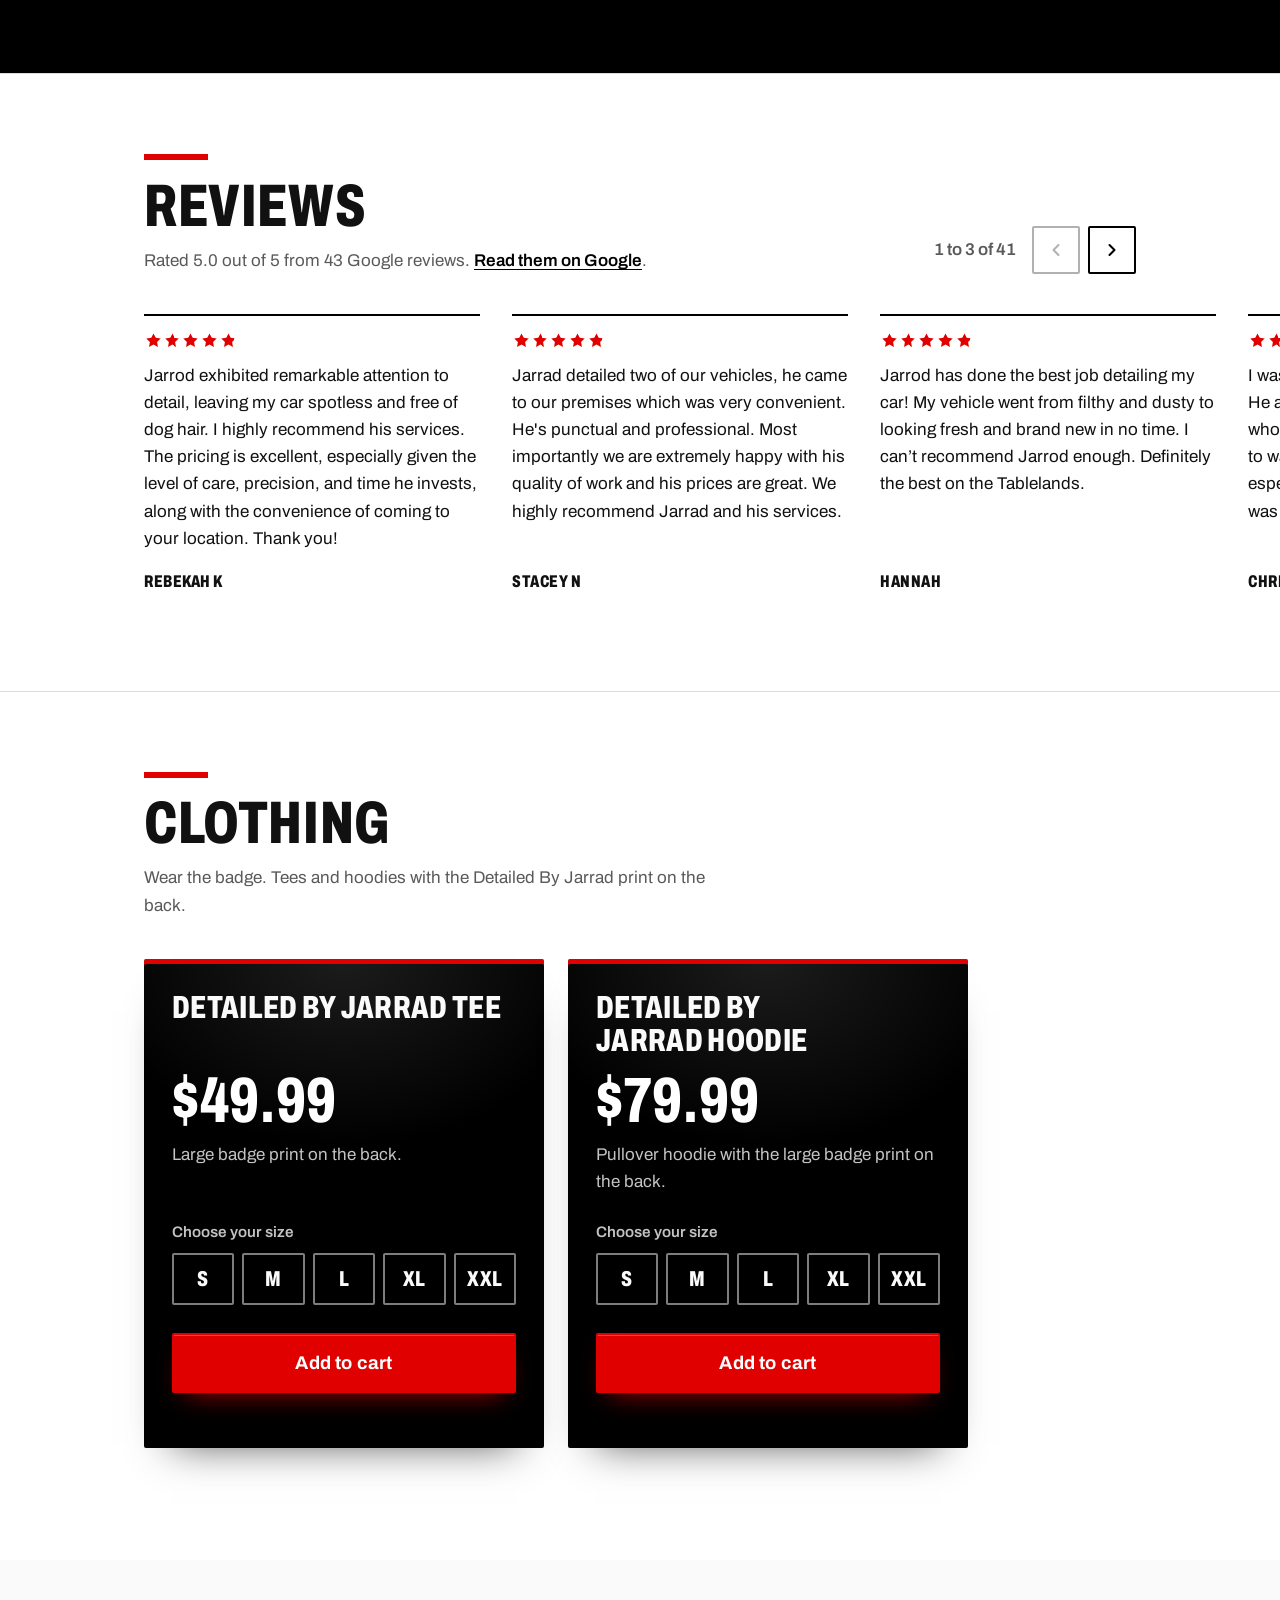
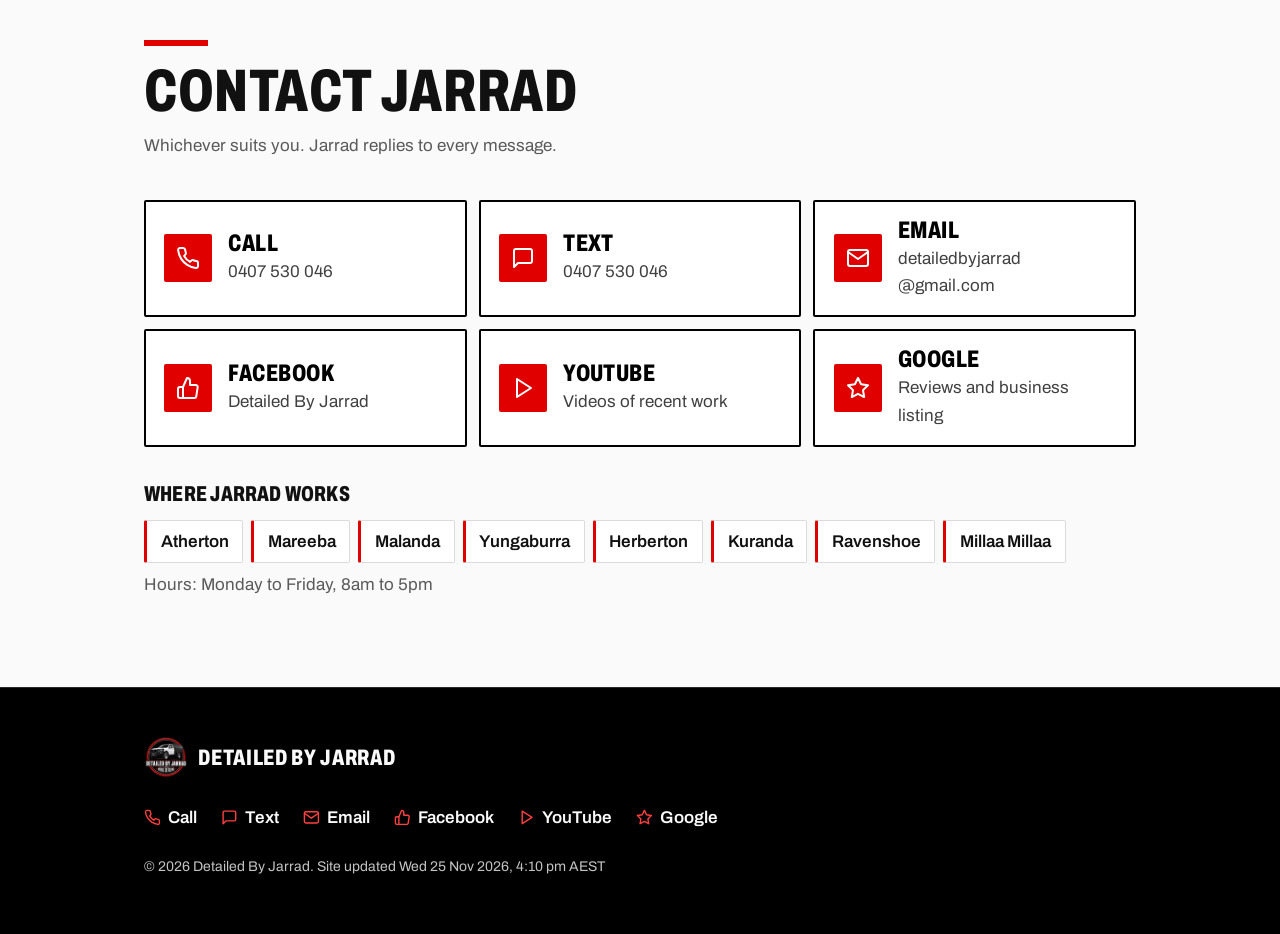
==== commit 80154268: "Hero: Call now button beside the estimate button, Facebook as a quiet link Co-Authored-By: Claude Fa" ====
--- a/index.html
+++ b/index.html
@@ -2302,6 +2302,42 @@
   }
 }
 
+/* Hero: call button with a phone symbol, and a quiet Facebook link under the buttons. */
+.btn-call {
+  gap: 0.55rem;
+  border-color: var(--paper);
+}
+
+.btn-call__icon {
+  flex: none;
+  width: 1.15rem;
+  height: 1.15rem;
+  color: #ff4040;
+}
+
+.btn-call:hover {
+  background: var(--paper);
+  color: #000000;
+}
+
+.btn-call:hover .btn-call__icon {
+  color: var(--red);
+}
+
+.hero__alt {
+  margin-top: 0.25rem;
+  font-size: 0.95rem;
+  color: var(--muted-dark);
+}
+
+.hero__alt a {
+  display: inline-flex;
+  align-items: center;
+  min-height: 2.75rem;
+  color: var(--paper);
+  text-underline-offset: 0.2em;
+}
+
 </style>
 </head>
 <body>
@@ -2333,8 +2369,9 @@
       <a class="hero__rating" href="#reviews" aria-label="Rated 5.0 out of 5 from 43 reviews on Google. Read the reviews"><span class="stars" aria-hidden="true"></span><span>5.0 from 43 Google reviews</span></a>
       <div class="actions">
         <a class="btn btn-primary" href="#quote">Get an estimate</a>
-        <a class="btn btn-ghost" href="https://www.facebook.com/p/Detailed-By-Jarrad-61566429890680/" target="_blank" rel="noopener">Message on Facebook</a>
+        <a class="btn btn-ghost btn-call" href="tel:0407530046" aria-label="Call now on 0407 530 046"><svg class="btn-call__icon" viewBox="0 0 24 24" width="20" height="20" fill="none" stroke="currentColor" stroke-width="2" stroke-linecap="round" stroke-linejoin="round" aria-hidden="true"><path d="M22 16.92v3a2 2 0 0 1-2.18 2 19.79 19.79 0 0 1-8.63-3.07 19.5 19.5 0 0 1-6-6 19.79 19.79 0 0 1-3.07-8.67A2 2 0 0 1 4.11 2h3a2 2 0 0 1 2 1.72c.13.96.36 1.9.7 2.81a2 2 0 0 1-.45 2.11L8.09 9.91a16 16 0 0 0 6 6l1.27-1.27a2 2 0 0 1 2.11-.45c.91.34 1.85.57 2.81.7A2 2 0 0 1 22 16.92z"/></svg>Call now</a>
       </div>
+      <p class="hero__alt">Or <a href="https://www.facebook.com/p/Detailed-By-Jarrad-61566429890680/" target="_blank" rel="noopener">message Jarrad on Facebook</a></p>
     </div>
   </section>
 
@@ -2545,7 +2582,7 @@
       <li><a href="https://www.youtube.com/channel/UCBm45BoEaUpCr5qCiUiTulg" target="_blank" rel="noopener"><svg class="way__icon" viewBox="0 0 24 24" width="24" height="24" fill="none" stroke="currentColor" stroke-width="2" stroke-linecap="round" stroke-linejoin="round" aria-hidden="true"><polygon points="6 3 20 12 6 21 6 3"/></svg>YouTube</a></li>
       <li><a href="https://www.google.com.au/maps/place/Detailed+By+Jarrad/@-17.0990467,145.0296002,10z/data=!3m1!4b1!4m6!3m5!1s0x86856b624474c15:0x244f8d8d50b05dca!8m2!3d-17.0993132!4d145.3592438!16s%2Fg%2F11y7k8p_wx" target="_blank" rel="noopener"><svg class="way__icon" viewBox="0 0 24 24" width="24" height="24" fill="none" stroke="currentColor" stroke-width="2" stroke-linecap="round" stroke-linejoin="round" aria-hidden="true"><polygon points="12 2 15.09 8.26 22 9.27 17 14.14 18.18 21.02 12 17.77 5.82 21.02 7 14.14 2 9.27 8.91 8.26 12 2"/></svg>Google</a></li>
     </ul>
-    <p class="small">&copy; 2026 Detailed By Jarrad. Site updated <time datetime="2026-11-25T15:58+10:00">Wed 25 Nov 2026, 3:58 pm AEST</time></p>
+    <p class="small">&copy; 2026 Detailed By Jarrad. Site updated <time datetime="2026-11-25T16:10+10:00">Wed 25 Nov 2026, 4:10 pm AEST</time></p>
   </div>
 </footer>
 
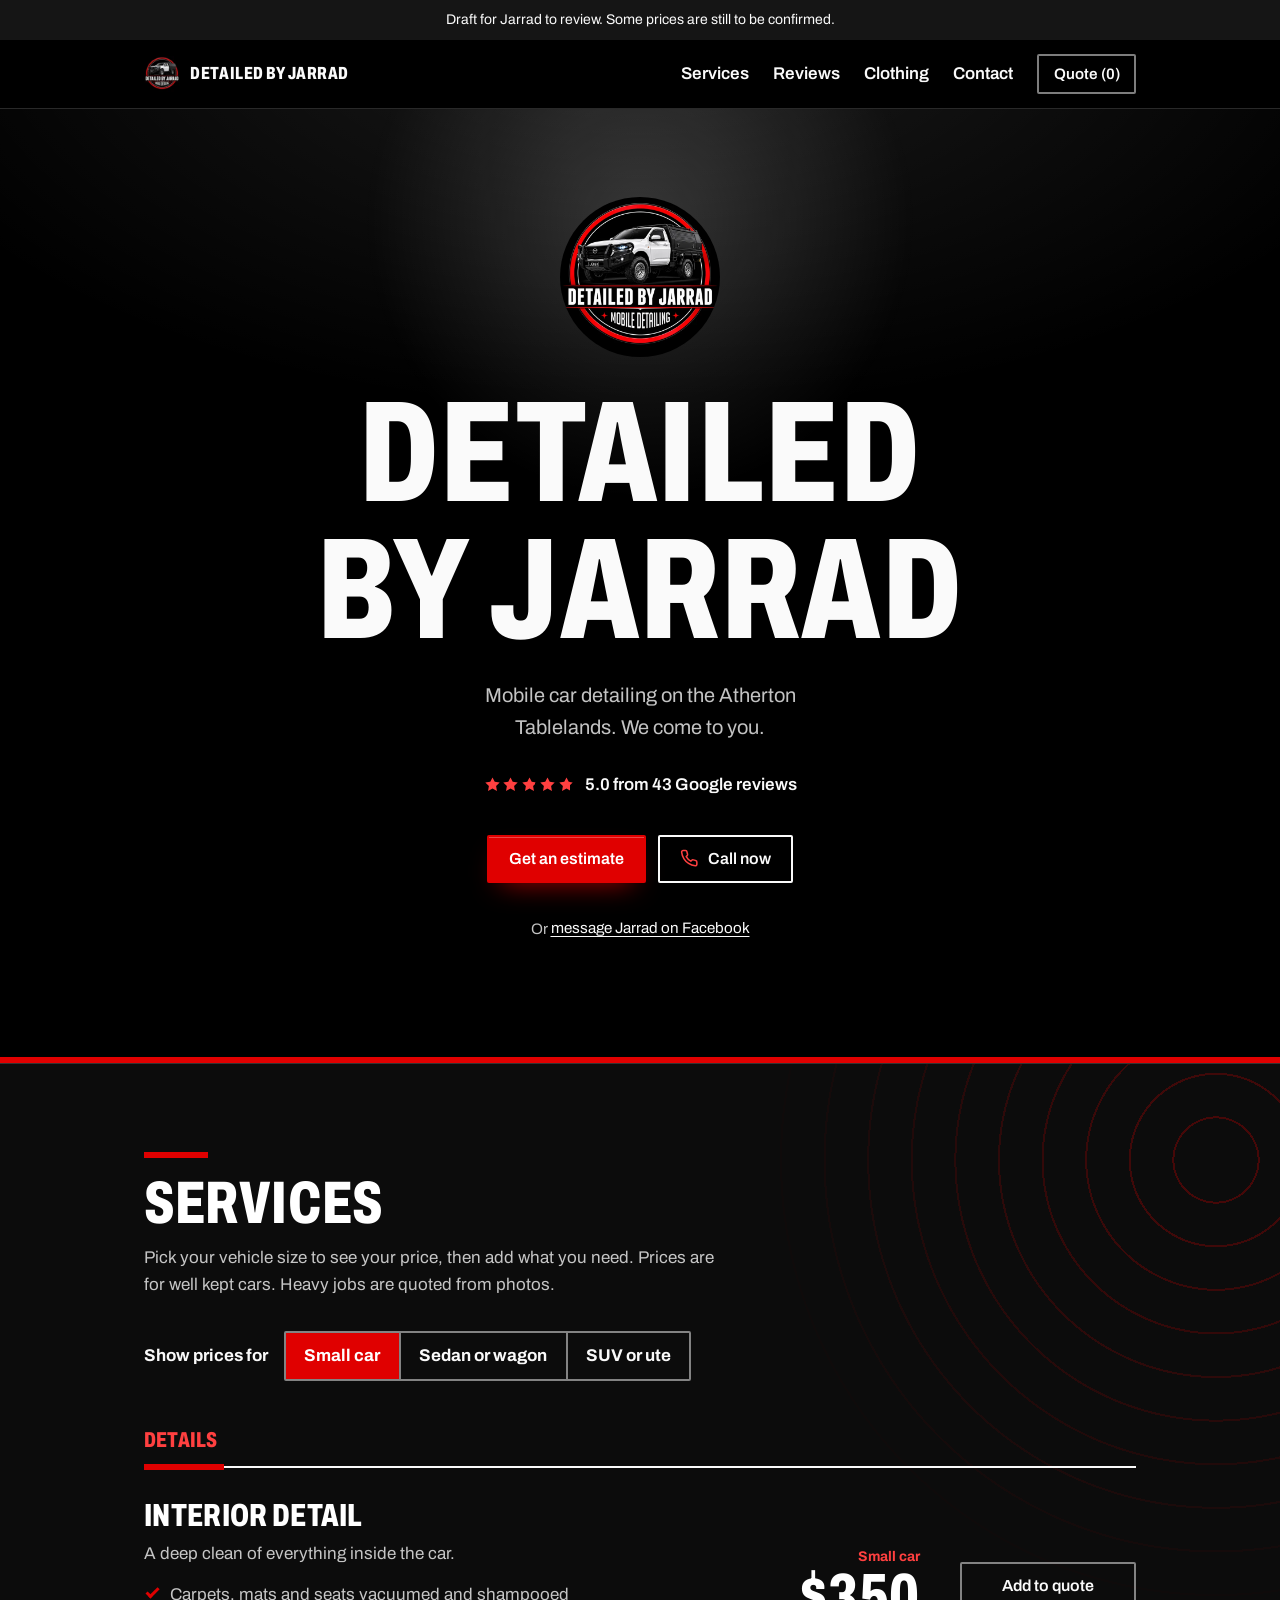
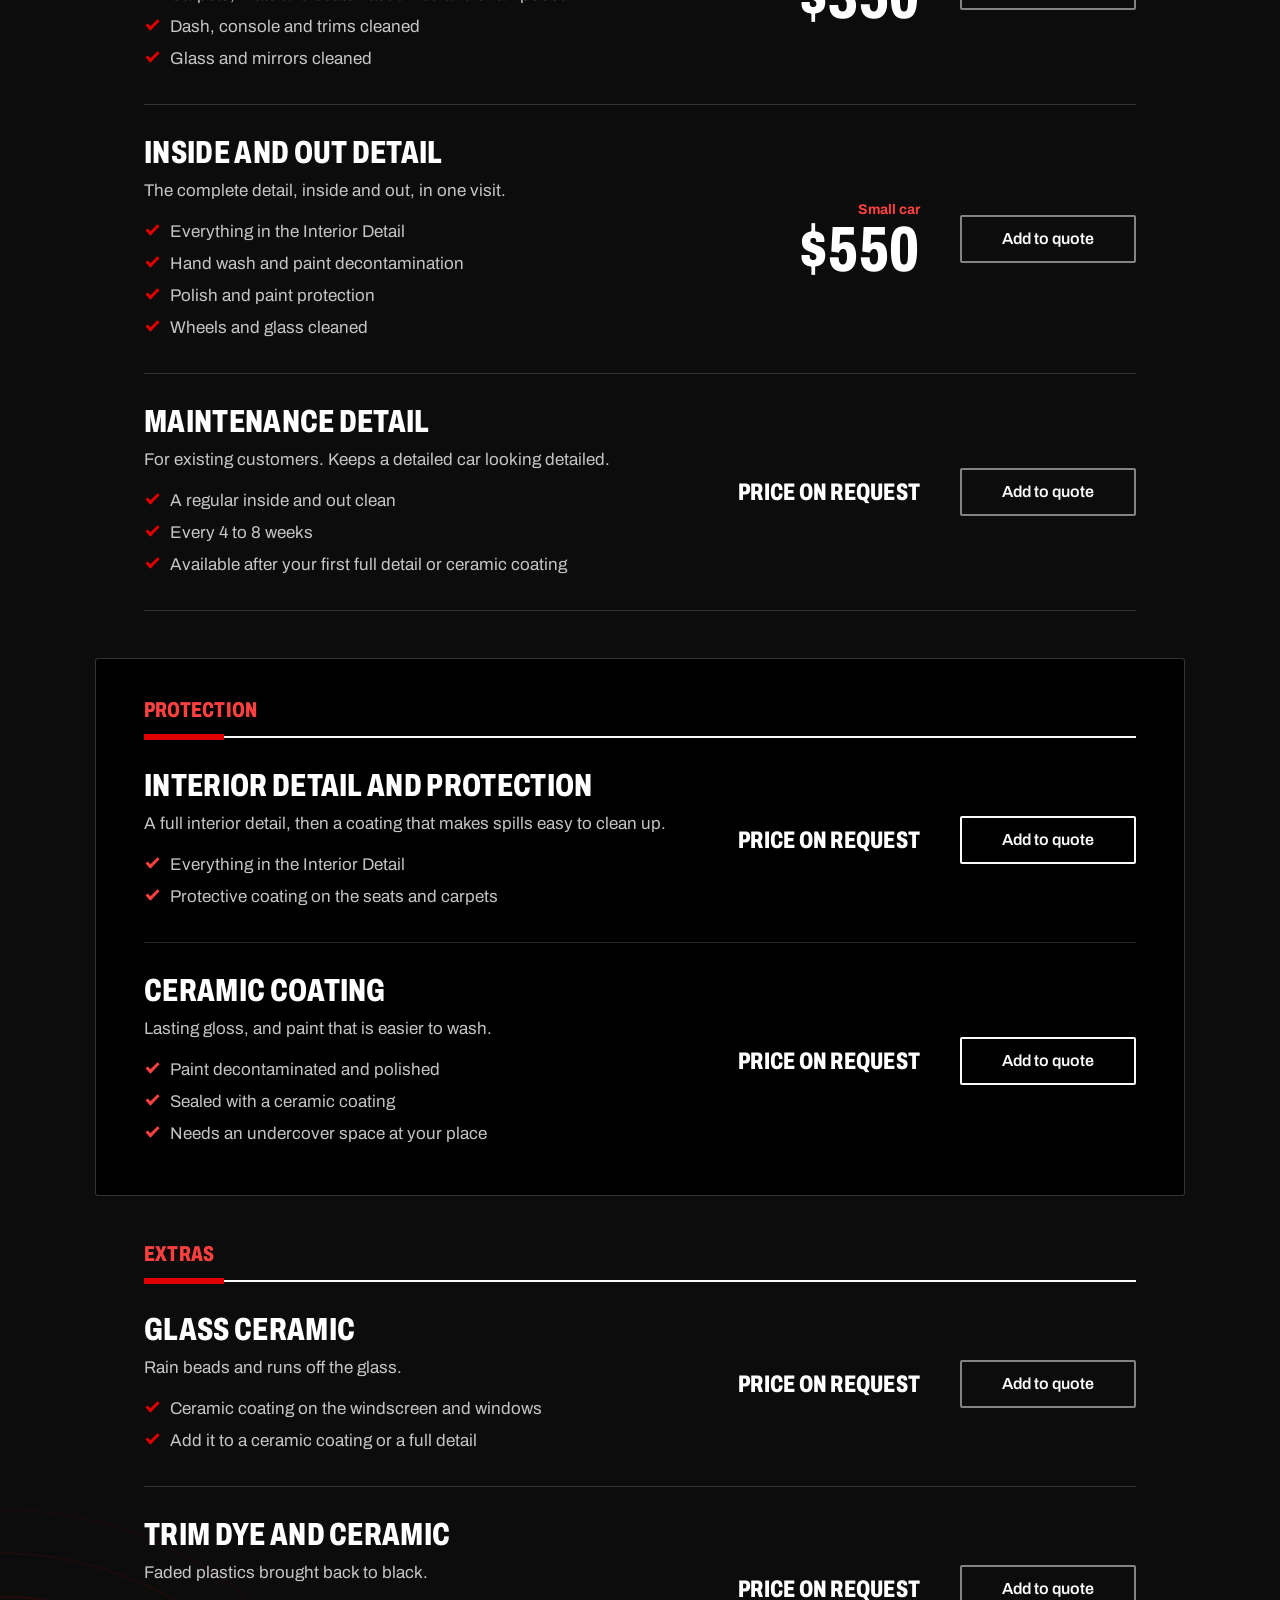
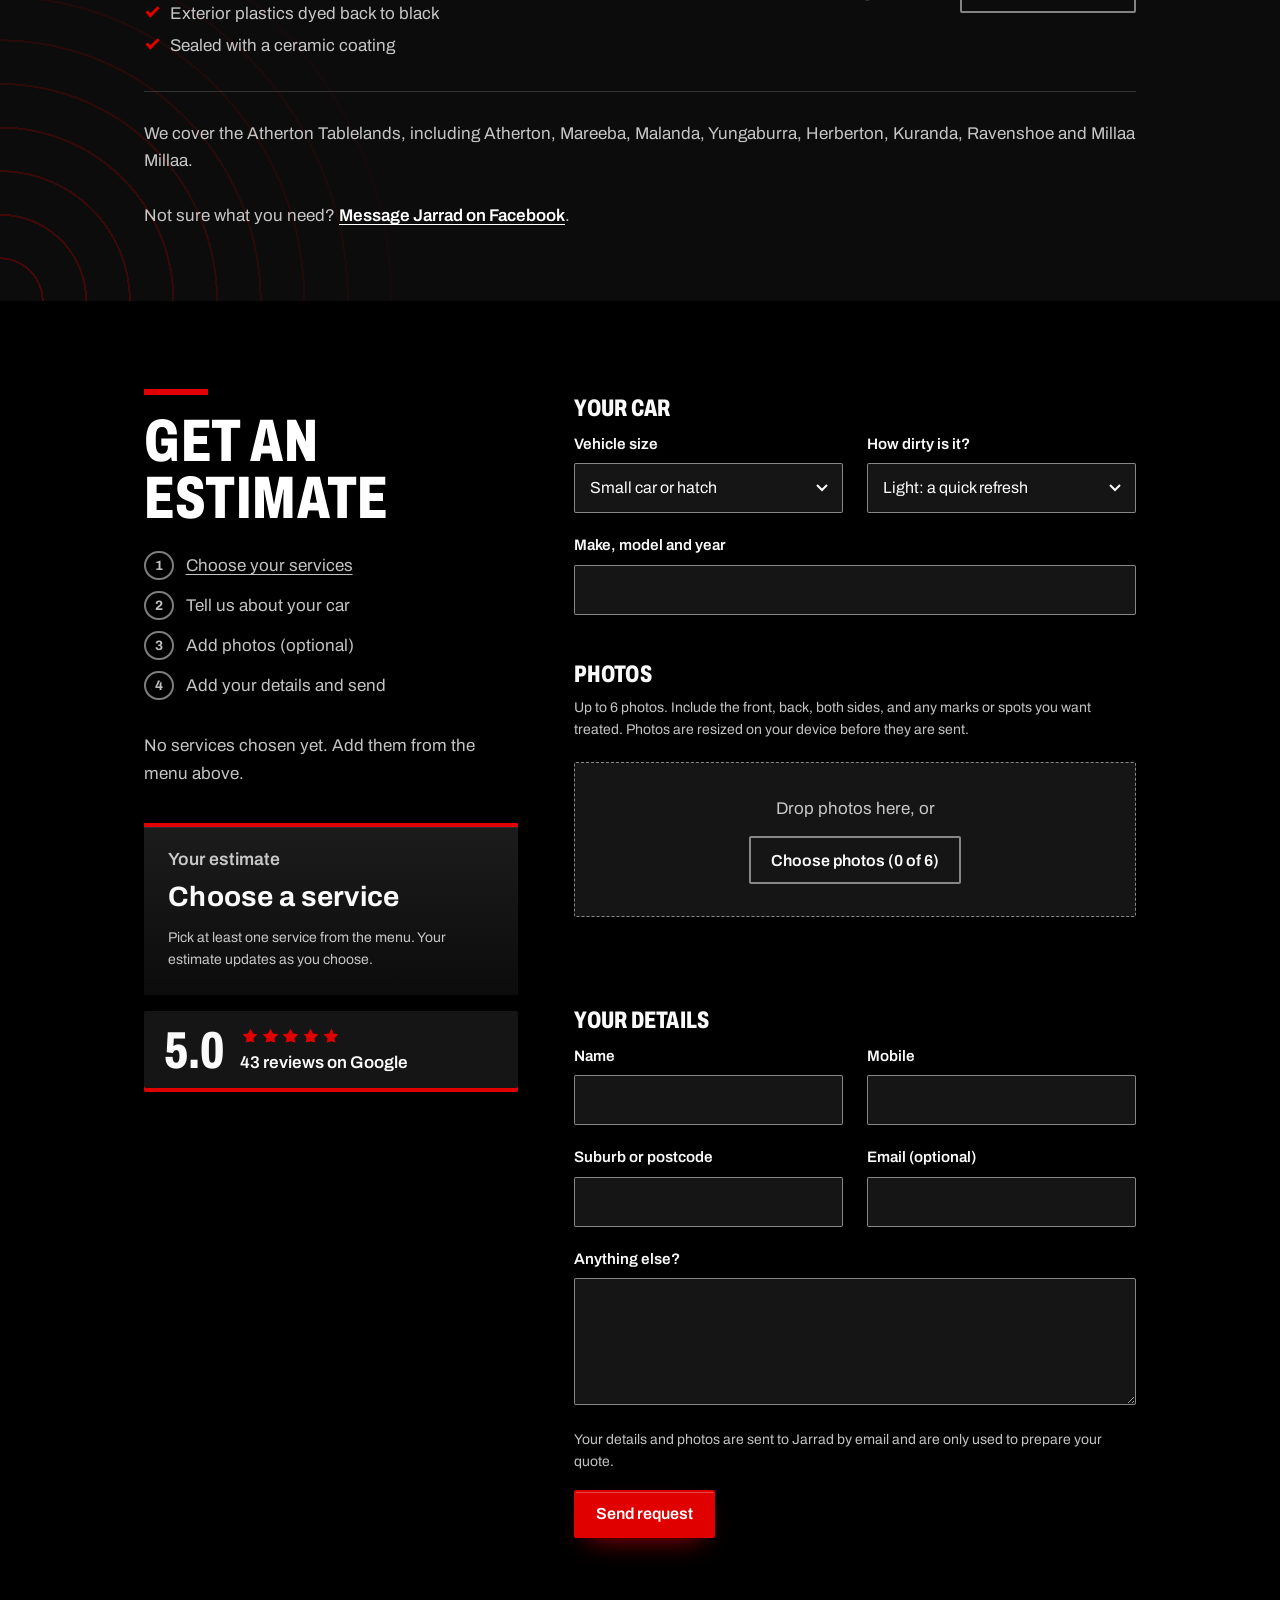
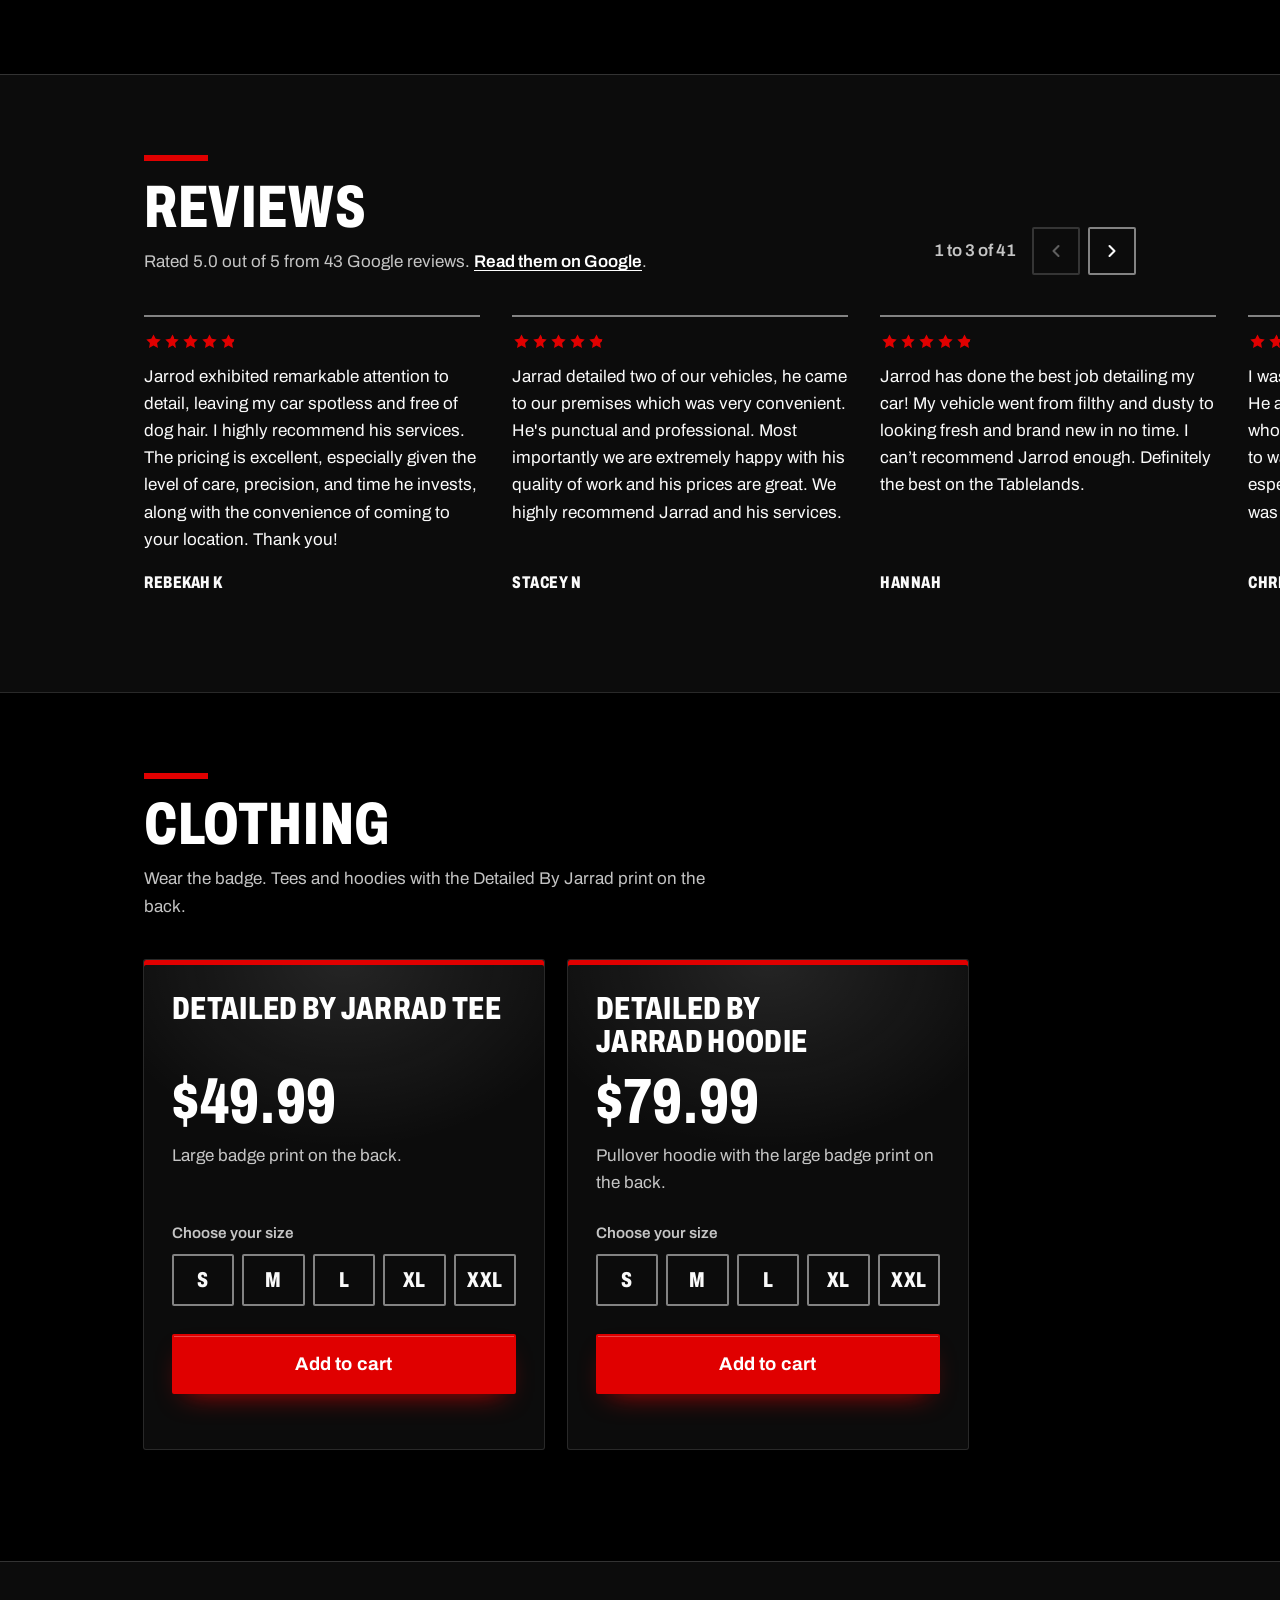
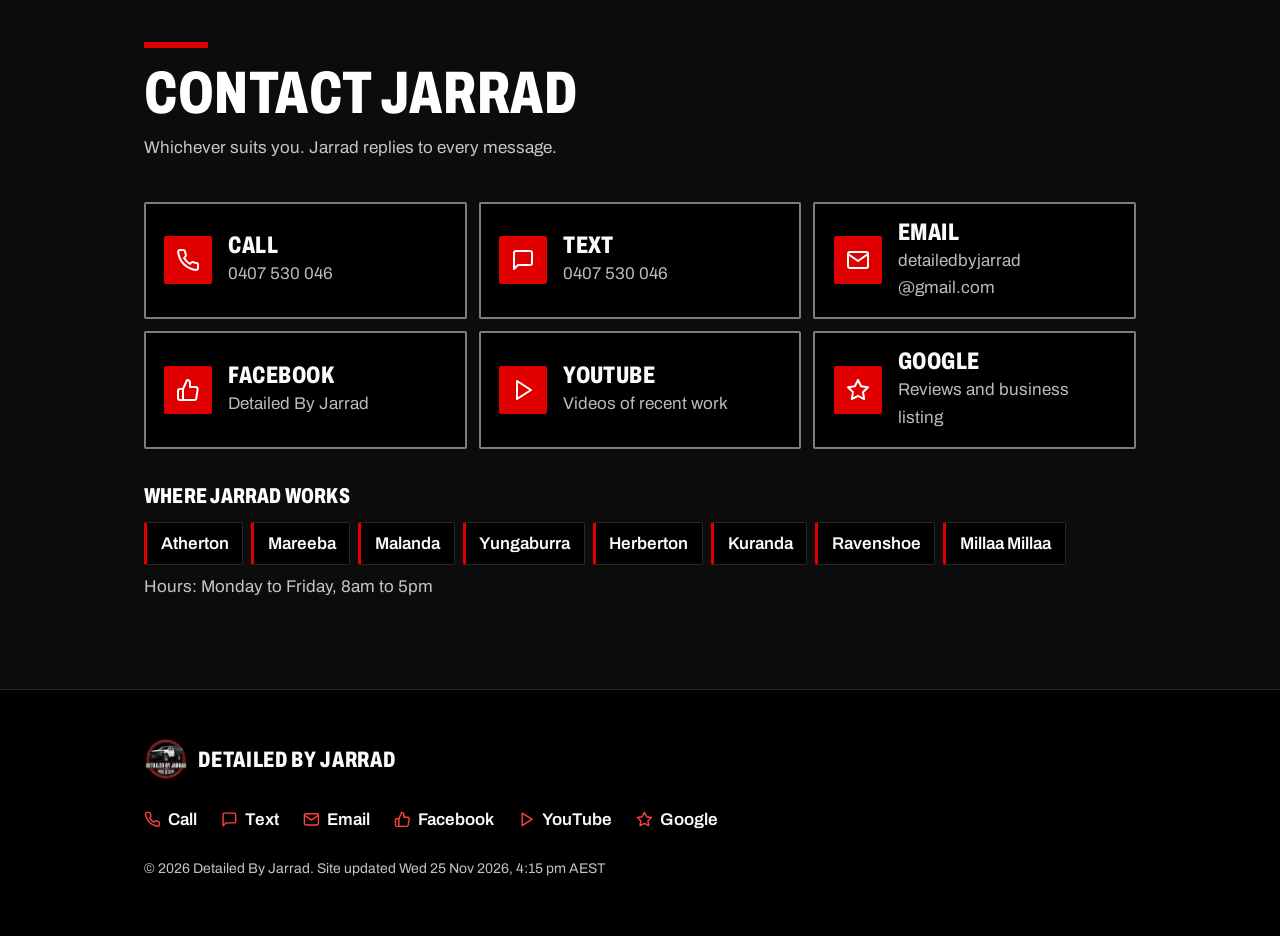
==== commit 379fb5e0: "Dark theme across the whole site Co-Authored-By: Claude Fable 5.2 <noreply@anthropic.com> Claude-Ses" ====
--- a/index.html
+++ b/index.html
@@ -2338,6 +2338,186 @@
   text-underline-offset: 0.2em;
 }
 
+/* Dark theme: the whole page is black and near black, with red and white on top. */
+:root {
+  color-scheme: dark;
+  --panel: #0c0c0c;
+}
+
+html {
+  background: #000000;
+}
+
+body {
+  background: #000000;
+  color: var(--paper);
+}
+
+.services,
+.reviews,
+.contact {
+  background: var(--panel);
+  color: var(--paper);
+  border-top: 1px solid var(--line-dark);
+}
+
+.merch {
+  background: #000000;
+  color: var(--paper);
+  border-top: 1px solid var(--line-dark);
+}
+
+.services::before,
+.services::after {
+  background: repeating-radial-gradient(circle at center, transparent 0 2.6rem, rgb(224 0 0 / 0.3) 2.6rem calc(2.6rem + 2px));
+}
+
+main h2,
+main h3,
+main h4 {
+  color: #ffffff;
+}
+
+main .intro,
+.menu__text p,
+.menu__includes li,
+.areas,
+.note,
+.help,
+.reviews__count,
+.contact .small {
+  color: var(--muted-dark);
+}
+
+.services a,
+.reviews .intro a,
+.contact a:not(.way) {
+  color: #ffffff;
+}
+
+/* Vehicle size switch. */
+.seg-group {
+  border-color: var(--line-dark-strong);
+  background: transparent;
+}
+
+.seg span {
+  color: var(--paper);
+}
+
+.seg + .seg {
+  border-color: var(--line-dark-strong);
+}
+
+.seg:hover span {
+  background: rgb(255 255 255 / 0.12);
+}
+
+.seg input:checked + span {
+  background: var(--red);
+  color: #ffffff;
+}
+
+.seg input:focus-visible + span {
+  outline-color: #ffffff;
+}
+
+/* Price board. */
+.menu__group,
+.menu__from {
+  color: #ff4040;
+}
+
+.menu__group {
+  border-color: var(--line-dark-strong);
+}
+
+.menu__item {
+  border-bottom-color: var(--line-dark);
+}
+
+.menu__figure {
+  color: #ffffff;
+}
+
+.menu-group--dark {
+  background: #000000;
+  box-shadow: 0 0 0 1px var(--line-dark);
+}
+
+.btn-line {
+  color: var(--paper);
+  border-color: var(--line-dark-strong);
+}
+
+.btn-line:hover {
+  background: var(--paper);
+  color: #000000;
+  border-color: var(--paper);
+}
+
+/* Google rating card. */
+.rating {
+  background: var(--ink-raise);
+  color: var(--paper);
+}
+
+/* Reviews. */
+.review {
+  border-top-color: var(--line-dark-strong);
+}
+
+.review blockquote,
+.review__name {
+  color: var(--paper);
+}
+
+.reviews__btn {
+  background: transparent;
+  color: var(--paper);
+  border-color: var(--line-dark-strong);
+}
+
+.reviews__btn:disabled {
+  opacity: 0.35;
+}
+
+/* Clothing cards sit on black, so they get a raised tone and a hairline. */
+.product {
+  background:
+    radial-gradient(90% 55% at 50% 0%, rgb(255 255 255 / 0.1), transparent 70%),
+    var(--panel);
+  box-shadow: inset 0 5px 0 var(--red), 0 0 0 1px var(--line-dark);
+}
+
+/* Contact. */
+.way {
+  background: #000000;
+  color: var(--paper);
+  border-color: var(--line-dark-strong);
+}
+
+.way:hover {
+  background: var(--paper);
+  color: #000000;
+  border-color: var(--paper);
+}
+
+.towns li {
+  background: #000000;
+  color: var(--paper);
+  border-color: var(--line-dark);
+  border-left-color: var(--red);
+}
+
+.site-foot {
+  border-top: 1px solid var(--line-dark);
+}
+
+:focus-visible {
+  outline-color: #ffffff;
+}
+
 </style>
 </head>
 <body>
@@ -2582,7 +2762,7 @@
       <li><a href="https://www.youtube.com/channel/UCBm45BoEaUpCr5qCiUiTulg" target="_blank" rel="noopener"><svg class="way__icon" viewBox="0 0 24 24" width="24" height="24" fill="none" stroke="currentColor" stroke-width="2" stroke-linecap="round" stroke-linejoin="round" aria-hidden="true"><polygon points="6 3 20 12 6 21 6 3"/></svg>YouTube</a></li>
       <li><a href="https://www.google.com.au/maps/place/Detailed+By+Jarrad/@-17.0990467,145.0296002,10z/data=!3m1!4b1!4m6!3m5!1s0x86856b624474c15:0x244f8d8d50b05dca!8m2!3d-17.0993132!4d145.3592438!16s%2Fg%2F11y7k8p_wx" target="_blank" rel="noopener"><svg class="way__icon" viewBox="0 0 24 24" width="24" height="24" fill="none" stroke="currentColor" stroke-width="2" stroke-linecap="round" stroke-linejoin="round" aria-hidden="true"><polygon points="12 2 15.09 8.26 22 9.27 17 14.14 18.18 21.02 12 17.77 5.82 21.02 7 14.14 2 9.27 8.91 8.26 12 2"/></svg>Google</a></li>
     </ul>
-    <p class="small">&copy; 2026 Detailed By Jarrad. Site updated <time datetime="2026-11-25T16:10+10:00">Wed 25 Nov 2026, 4:10 pm AEST</time></p>
+    <p class="small">&copy; 2026 Detailed By Jarrad. Site updated <time datetime="2026-11-25T16:15+10:00">Wed 25 Nov 2026, 4:15 pm AEST</time></p>
   </div>
 </footer>
 
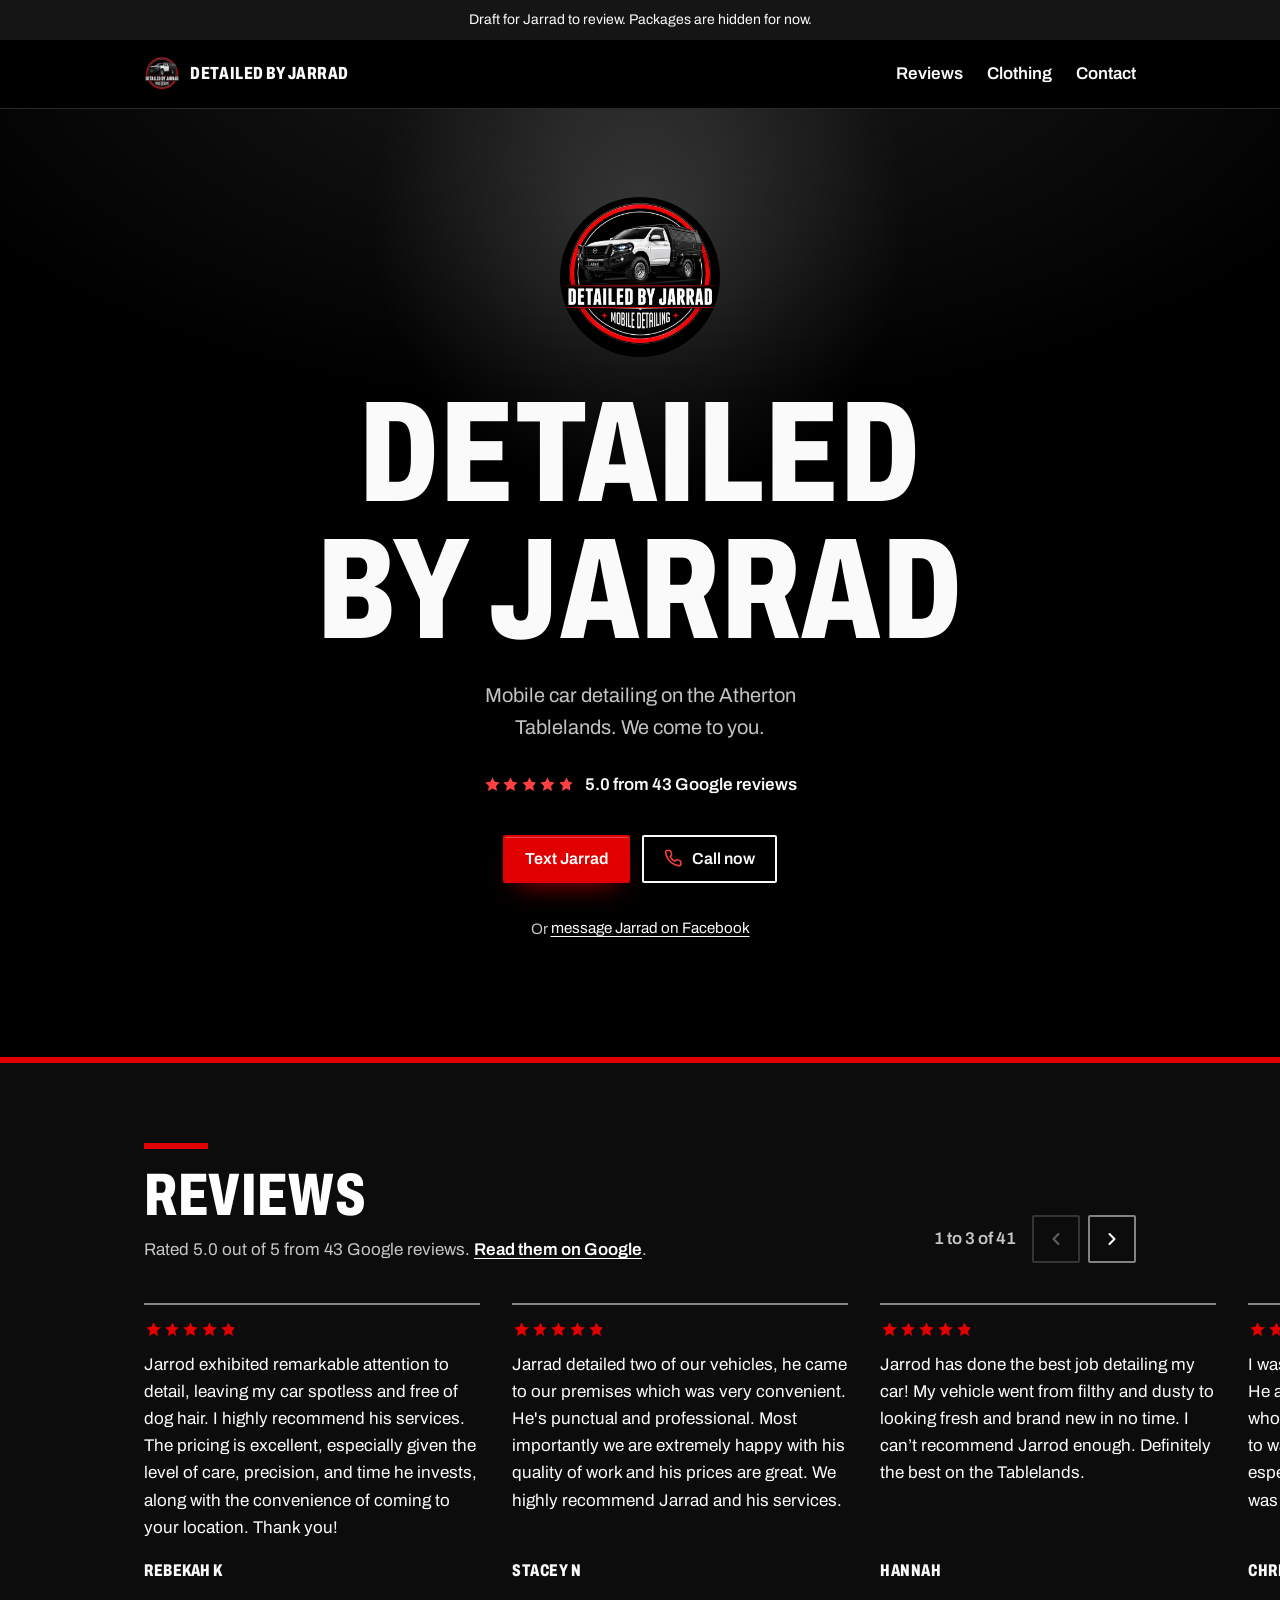
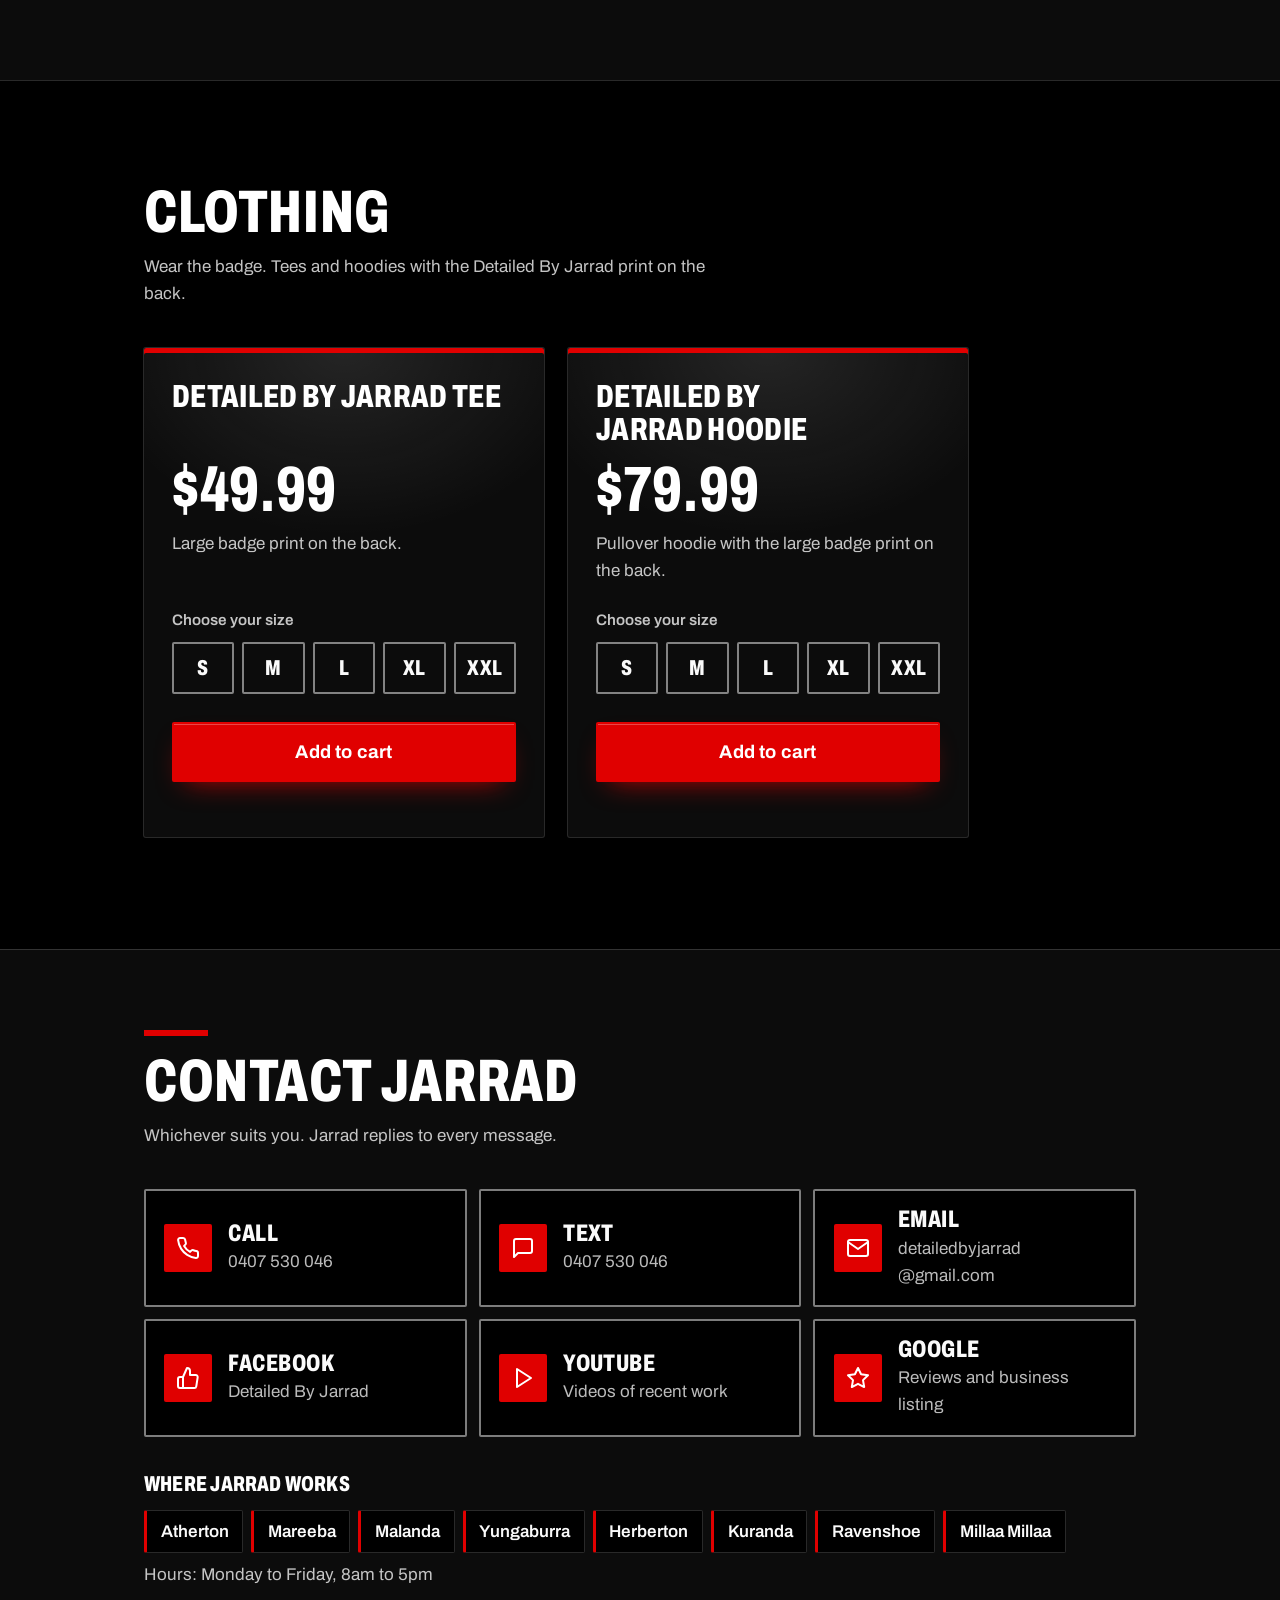
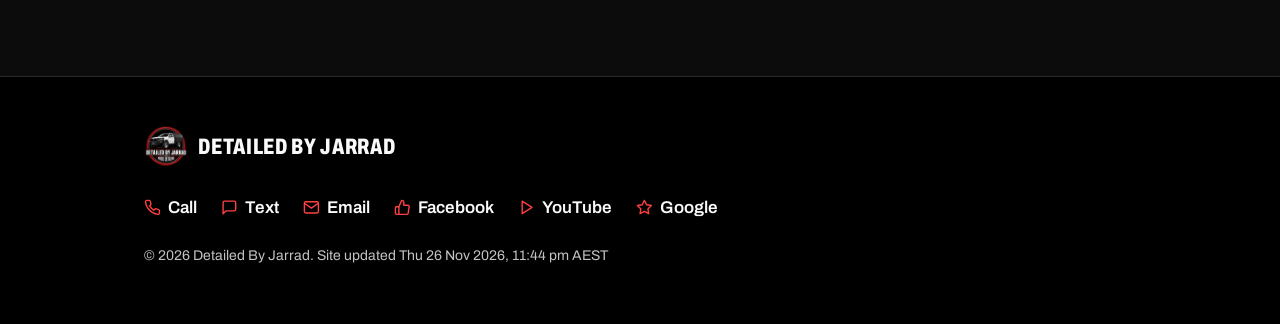
==== commit 189b8206: "Add a packages on/off switch and turn the packages off for now Co-Authored-By: Claude Fable 5.2 <nor" ====
--- a/index.html
+++ b/index.html
@@ -4,7 +4,7 @@
 <meta charset="utf-8">
 <meta name="viewport" content="width=device-width, initial-scale=1">
 <title>Detailed By Jarrad, mobile car detailing, Atherton Tablelands</title>
-<meta name="description" content="Mobile car detailing on the Atherton Tablelands by Jarrad. Choose your services, add photos of your car and get an estimate.">
+<meta name="description" content="Mobile car detailing on the Atherton Tablelands by Jarrad. We come to you.">
 <meta name="theme-color" content="#000000">
 <meta property="og:type" content="website">
 <meta property="og:url" content="https://detailedbyjarrad.com.au/">
@@ -28,57 +28,6 @@
     "https://www.youtube.com/channel/UCBm45BoEaUpCr5qCiUiTulg",
     "https://www.google.com.au/maps/place/Detailed+By+Jarrad/@-17.0990467,145.0296002,10z/data=!3m1!4b1!4m6!3m5!1s0x86856b624474c15:0x244f8d8d50b05dca!8m2!3d-17.0993132!4d145.3592438!16s%2Fg%2F11y7k8p_wx"
   ],
-  "makesOffer": [
-    {
-      "@type": "Offer",
-      "itemOffered": {
-        "@type": "Service",
-        "name": "Interior Detail"
-      }
-    },
-    {
-      "@type": "Offer",
-      "itemOffered": {
-        "@type": "Service",
-        "name": "Inside and Out Detail"
-      }
-    },
-    {
-      "@type": "Offer",
-      "itemOffered": {
-        "@type": "Service",
-        "name": "Maintenance Detail"
-      }
-    },
-    {
-      "@type": "Offer",
-      "itemOffered": {
-        "@type": "Service",
-        "name": "Interior Detail and Protection"
-      }
-    },
-    {
-      "@type": "Offer",
-      "itemOffered": {
-        "@type": "Service",
-        "name": "Ceramic Coating"
-      }
-    },
-    {
-      "@type": "Offer",
-      "itemOffered": {
-        "@type": "Service",
-        "name": "Glass Ceramic"
-      }
-    },
-    {
-      "@type": "Offer",
-      "itemOffered": {
-        "@type": "Service",
-        "name": "Trim Dye and Ceramic"
-      }
-    }
-  ],
   "telephone": "0407 530 046",
   "email": "detailedbyjarrad@gmail.com",
   "areaServed": [
@@ -2518,11 +2467,23 @@
   outline-color: #ffffff;
 }
 
+/* Packages switched off: hide the services list, the estimate form and their controls. */
+.services-off .services,
+.services-off .quote,
+.services-off .site-nav a[href="#services"],
+.services-off #quote-open {
+  display: none;
+}
+
+.services-off .reviews {
+  border-top: 0;
+}
+
 </style>
 </head>
-<body>
-<div class="draft-bar" role="note">Draft for Jarrad to review. Some prices are still to be confirmed.</div>
-<a class="skip-link" href="#services">Skip to services</a>
+<body class="services-off">
+<div class="draft-bar" role="note">Draft for Jarrad to review. Packages are hidden for now.</div>
+<a class="skip-link" href="#reviews">Skip to reviews</a>
 
 <header class="site-head">
   <div class="site-head__inner">
@@ -2548,7 +2509,7 @@
       <p class="lead">Mobile car detailing on the Atherton Tablelands. We come to you.</p>
       <a class="hero__rating" href="#reviews" aria-label="Rated 5.0 out of 5 from 43 reviews on Google. Read the reviews"><span class="stars" aria-hidden="true"></span><span>5.0 from 43 Google reviews</span></a>
       <div class="actions">
-        <a class="btn btn-primary" href="#quote">Get an estimate</a>
+        <a class="btn btn-primary" href="sms:0407530046?&body=Hi%20Jarrad%2C%20I%27d%20like%20a%20quote%20for%20a%20car%20detail.">Text Jarrad</a>
         <a class="btn btn-ghost btn-call" href="tel:0407530046" aria-label="Call now on 0407 530 046"><svg class="btn-call__icon" viewBox="0 0 24 24" width="20" height="20" fill="none" stroke="currentColor" stroke-width="2" stroke-linecap="round" stroke-linejoin="round" aria-hidden="true"><path d="M22 16.92v3a2 2 0 0 1-2.18 2 19.79 19.79 0 0 1-8.63-3.07 19.5 19.5 0 0 1-6-6 19.79 19.79 0 0 1-3.07-8.67A2 2 0 0 1 4.11 2h3a2 2 0 0 1 2 1.72c.13.96.36 1.9.7 2.81a2 2 0 0 1-.45 2.11L8.09 9.91a16 16 0 0 0 6 6l1.27-1.27a2 2 0 0 1 2.11-.45c.91.34 1.85.57 2.81.7A2 2 0 0 1 22 16.92z"/></svg>Call now</a>
       </div>
       <p class="hero__alt">Or <a href="https://www.facebook.com/p/Detailed-By-Jarrad-61566429890680/" target="_blank" rel="noopener">message Jarrad on Facebook</a></p>
@@ -2762,12 +2723,12 @@
       <li><a href="https://www.youtube.com/channel/UCBm45BoEaUpCr5qCiUiTulg" target="_blank" rel="noopener"><svg class="way__icon" viewBox="0 0 24 24" width="24" height="24" fill="none" stroke="currentColor" stroke-width="2" stroke-linecap="round" stroke-linejoin="round" aria-hidden="true"><polygon points="6 3 20 12 6 21 6 3"/></svg>YouTube</a></li>
       <li><a href="https://www.google.com.au/maps/place/Detailed+By+Jarrad/@-17.0990467,145.0296002,10z/data=!3m1!4b1!4m6!3m5!1s0x86856b624474c15:0x244f8d8d50b05dca!8m2!3d-17.0993132!4d145.3592438!16s%2Fg%2F11y7k8p_wx" target="_blank" rel="noopener"><svg class="way__icon" viewBox="0 0 24 24" width="24" height="24" fill="none" stroke="currentColor" stroke-width="2" stroke-linecap="round" stroke-linejoin="round" aria-hidden="true"><polygon points="12 2 15.09 8.26 22 9.27 17 14.14 18.18 21.02 12 17.77 5.82 21.02 7 14.14 2 9.27 8.91 8.26 12 2"/></svg>Google</a></li>
     </ul>
-    <p class="small">&copy; 2026 Detailed By Jarrad. Site updated <time datetime="2026-11-25T16:15+10:00">Wed 25 Nov 2026, 4:15 pm AEST</time></p>
+    <p class="small">&copy; 2026 Detailed By Jarrad. Site updated <time datetime="2026-11-26T23:44+10:00">Thu 26 Nov 2026, 11:44 pm AEST</time></p>
   </div>
 </footer>
 
 <nav class="sticky-bar" aria-label="Quick actions">
-  <a class="btn btn-primary" href="#quote">Get an estimate</a>
+  <a class="btn btn-primary" href="sms:0407530046?&body=Hi%20Jarrad%2C%20I%27d%20like%20a%20quote%20for%20a%20car%20detail.">Text Jarrad</a>
   <a class="btn btn-ghost" href="tel:0407530046">Call</a>
 </nav>
 
